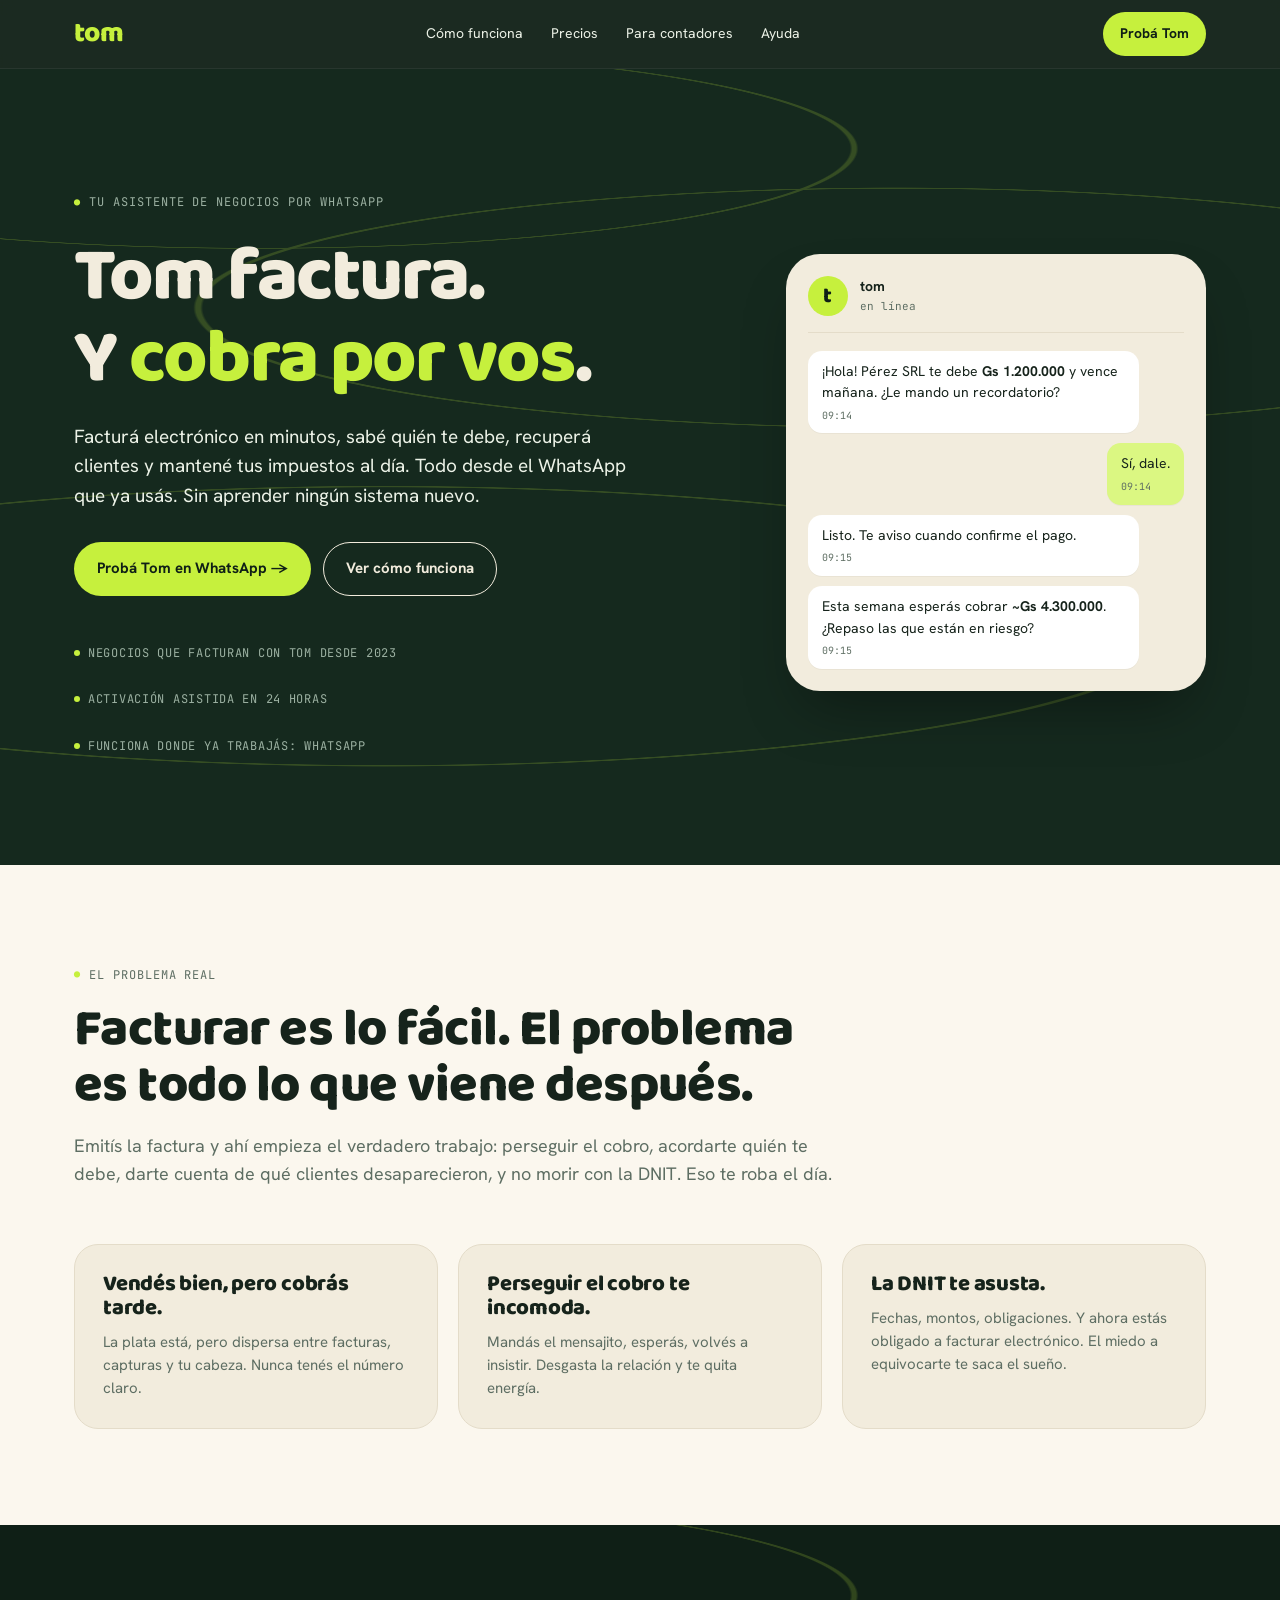
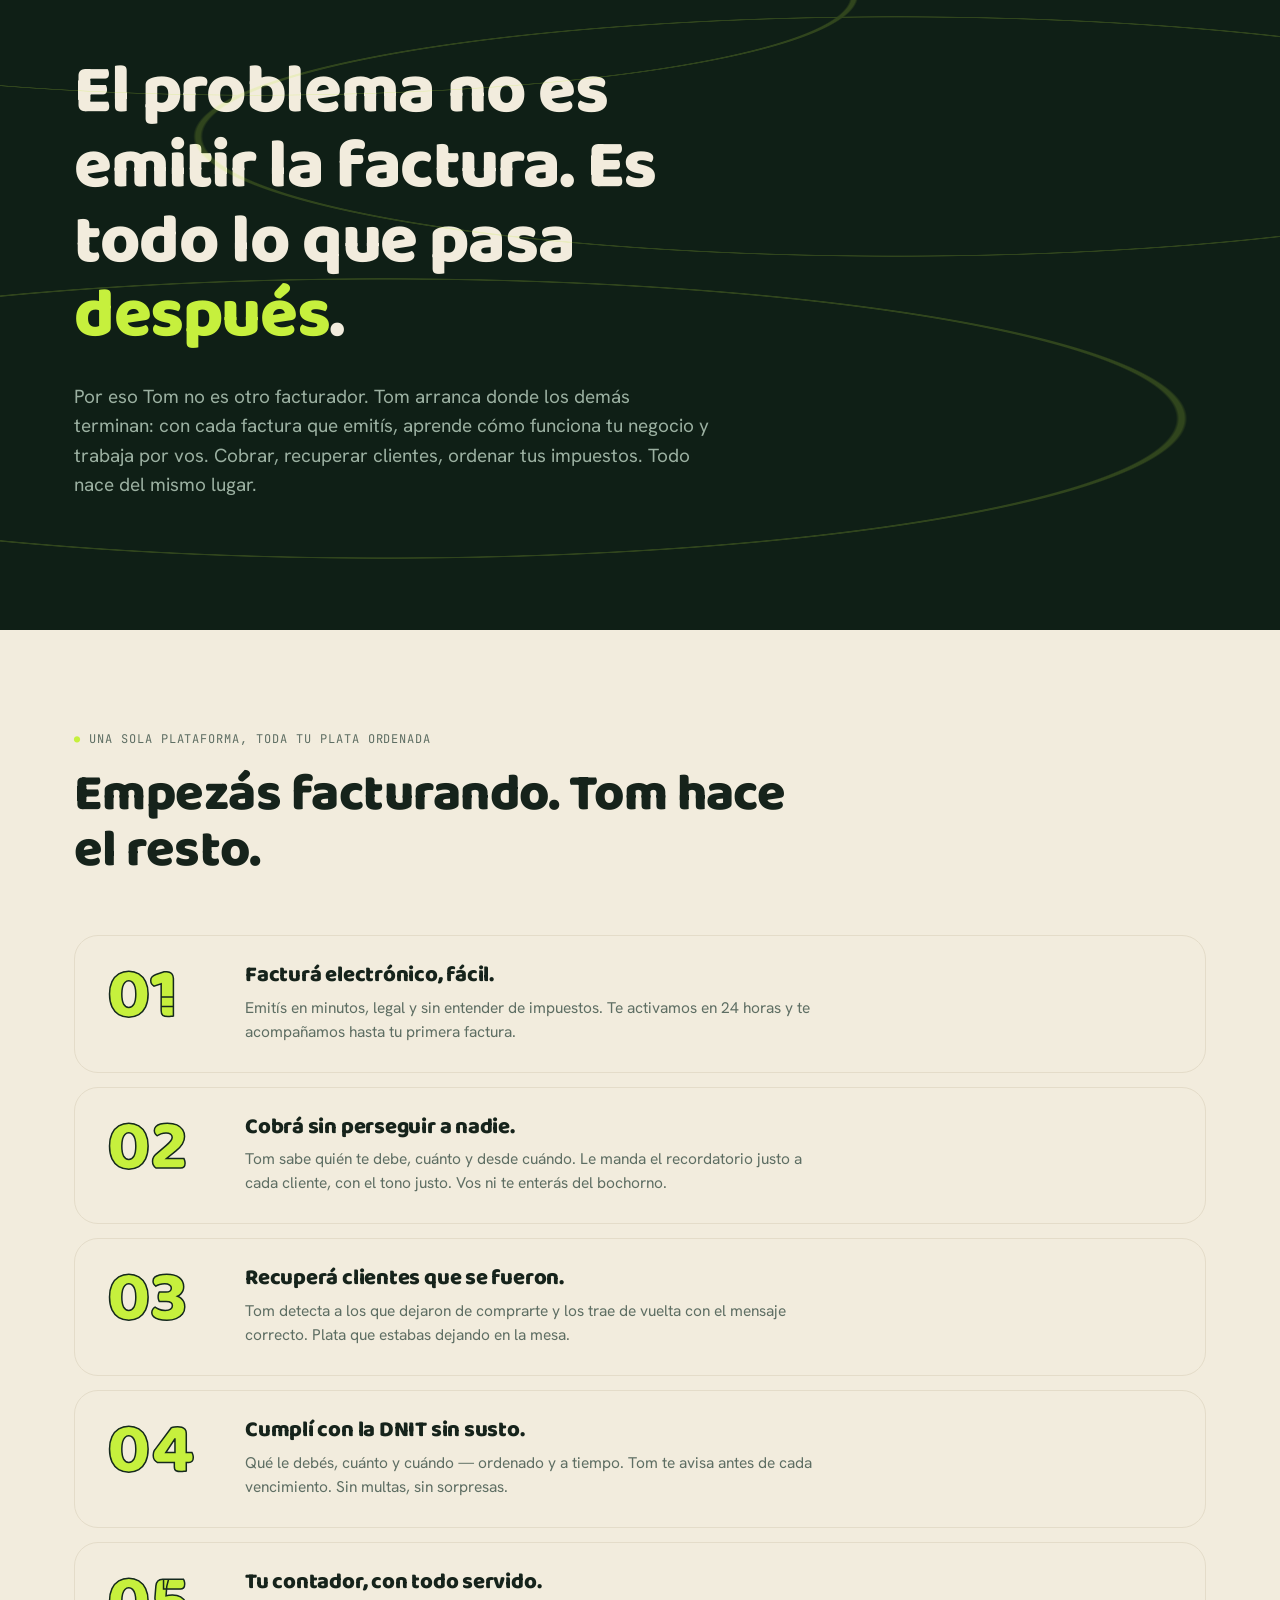
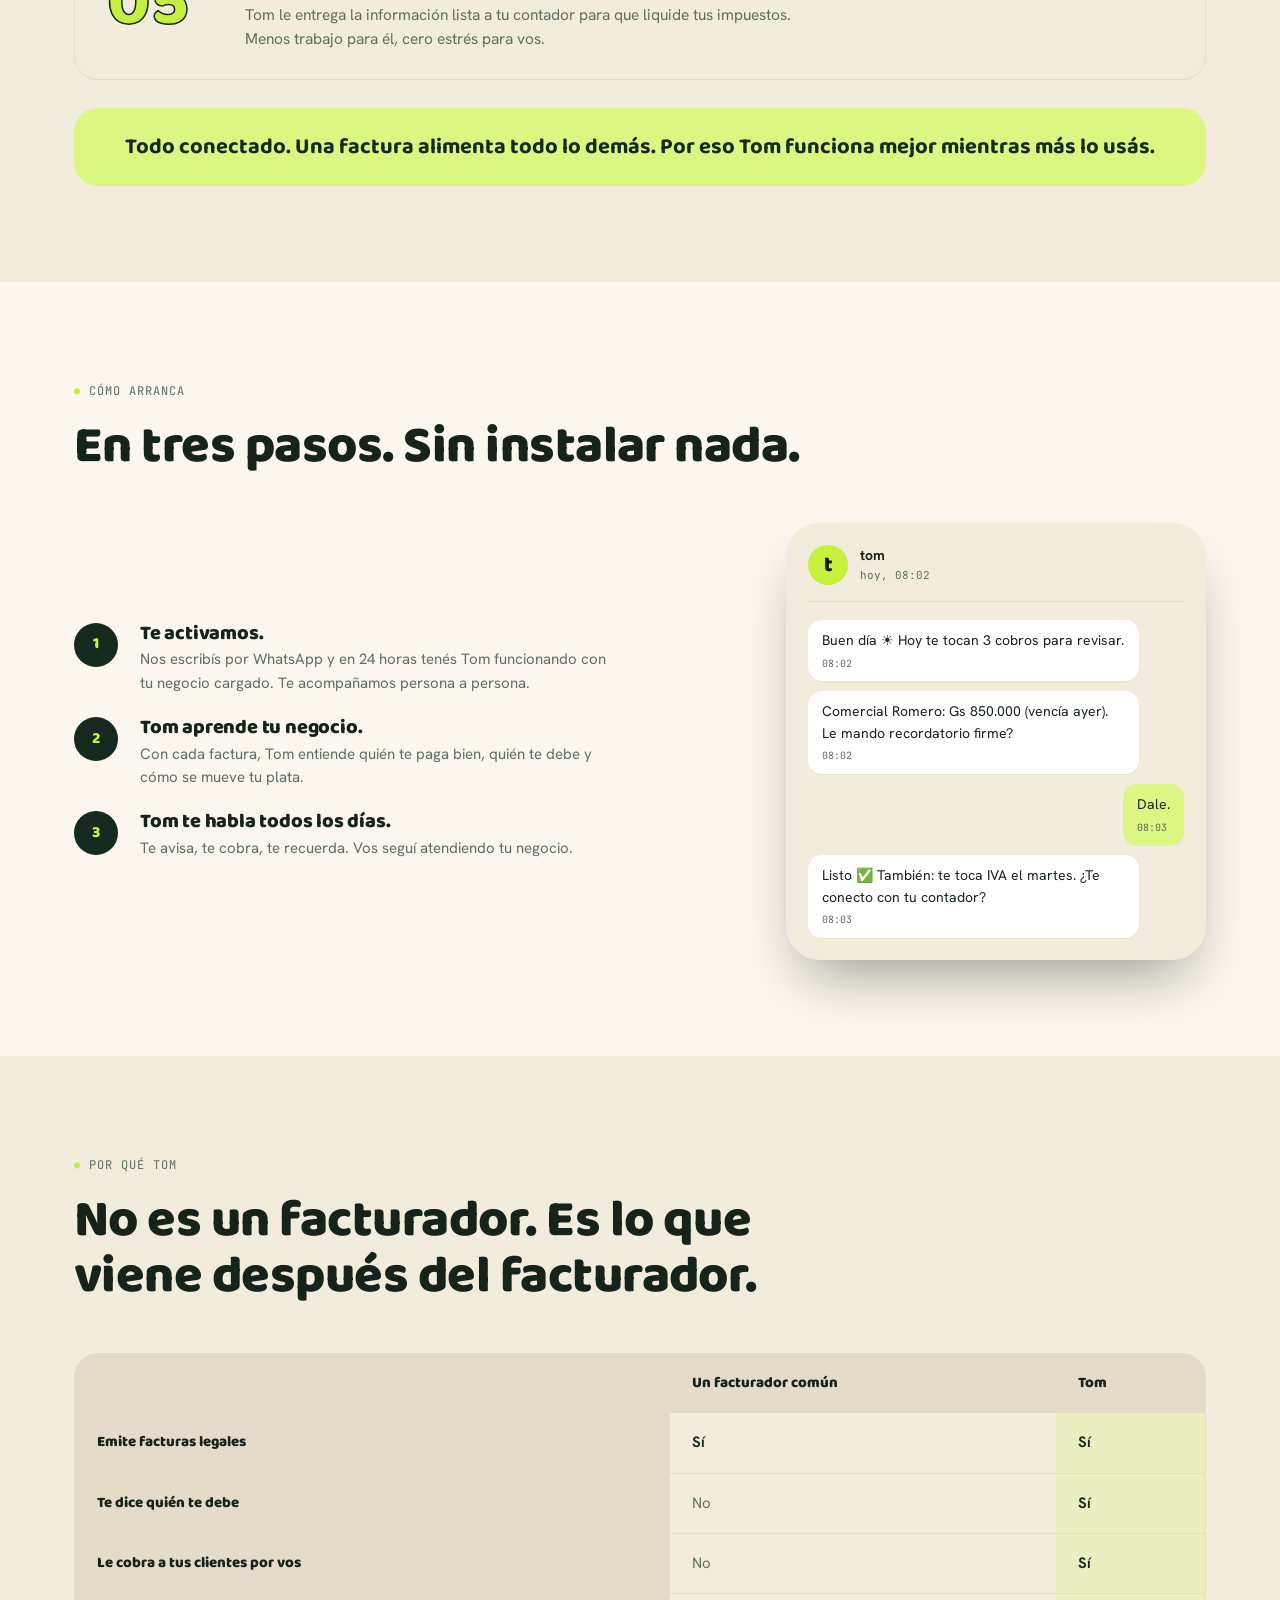
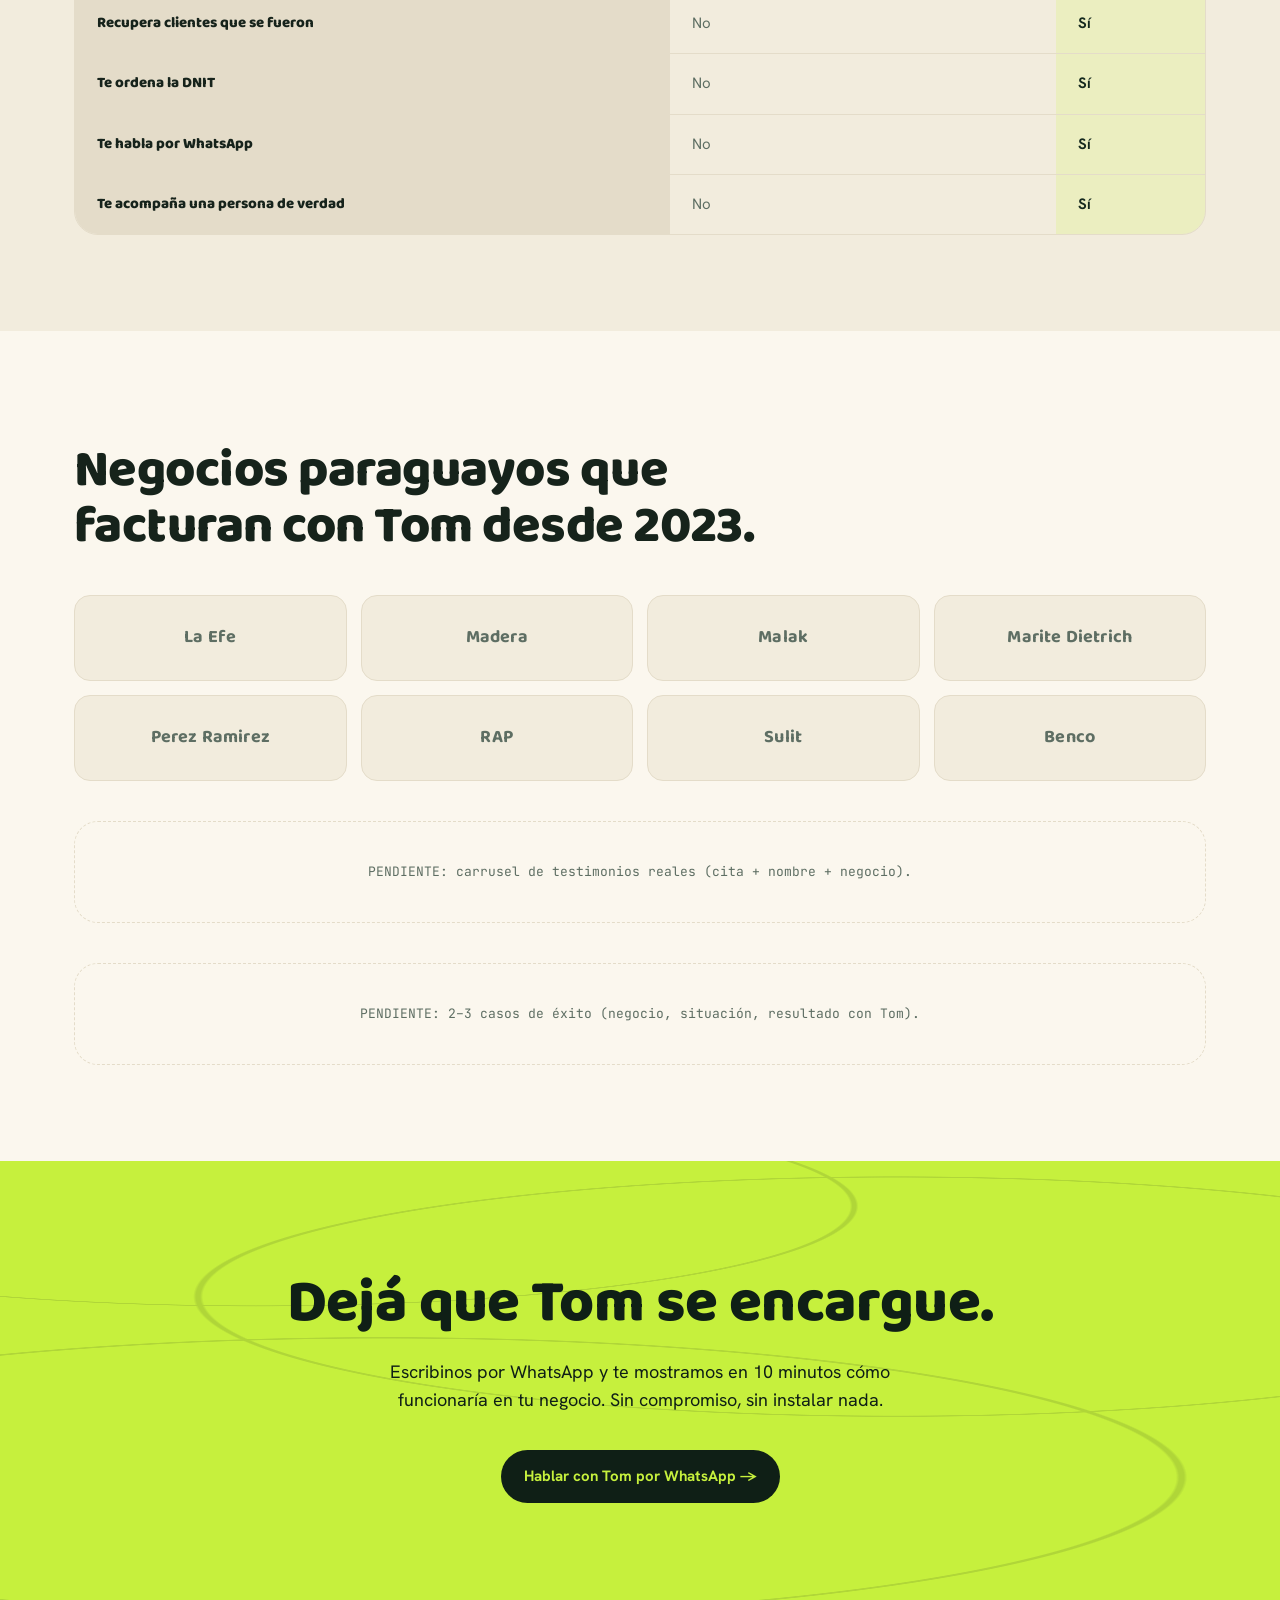
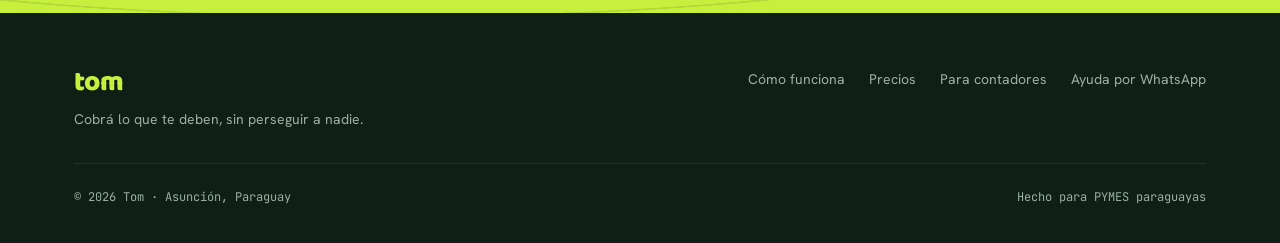
==== index.html @ 39fb2d64 "Construye primera versión de la web pública de Tom - Home con los 8 bloques (hero, problema, reframe" ====
<!doctype html>
<html lang="es">
<head>
  <meta charset="utf-8" />
  <meta name="viewport" content="width=device-width, initial-scale=1" />
  <title>tom — Tu asistente de negocios por WhatsApp</title>
  <meta name="description" content="Facturá electrónico en minutos, sabé quién te debe, recuperá clientes y mantené tus impuestos al día. Todo desde WhatsApp." />
  <link rel="preconnect" href="https://fonts.googleapis.com" />
  <link rel="preconnect" href="https://fonts.gstatic.com" crossorigin />
  <link href="https://fonts.googleapis.com/css2?family=Baloo+2:wght@400;600;700;800&family=Hanken+Grotesk:wght@400;500;700;800&family=JetBrains+Mono:wght@400;500&display=swap" rel="stylesheet" />
  <link rel="stylesheet" href="/assets/css/styles.css" />
</head>
<body>

<!-- ============ NAV ============ -->
<nav class="nav">
  <div class="wrap nav__inner">
    <a href="/" class="logo">tom</a>
    <div class="nav__links">
      <a href="#como-funciona">Cómo funciona</a>
      <a href="/precios">Precios</a>
      <a href="/contadores">Para contadores</a>
      <a href="#ayuda">Ayuda</a>
    </div>
    <div class="nav__cta">
      <a class="btn btn--primary btn--sm" data-wa="default" href="#">Probá Tom</a>
      <button class="nav__burger" aria-label="Menú">☰</button>
    </div>
  </div>
</nav>

<!-- ============ HERO ============ -->
<section class="hero on-dark">
  <div class="curvas"></div>
  <div class="wrap hero__grid">
    <div>
      <span class="eyebrow">Tu asistente de negocios por WhatsApp</span>
      <h1>Tom factura. <br/>Y <span class="lima-text">cobra por vos</span>.</h1>
      <p class="lead">Facturá electrónico en minutos, sabé quién te debe, recuperá clientes y mantené tus impuestos al día. Todo desde el WhatsApp que ya usás. Sin aprender ningún sistema nuevo.</p>
      <div class="hero__ctas">
        <a class="btn btn--primary" data-wa="default" href="#">Probá Tom en WhatsApp →</a>
        <a class="btn btn--ghost" href="#como-funciona">Ver cómo funciona</a>
      </div>
      <div class="hero__trust">
        <span>Negocios que facturan con Tom desde 2023</span>
        <span>Activación asistida en 24 horas</span>
        <span>Funciona donde ya trabajás: WhatsApp</span>
      </div>
    </div>
    <div>
      <div class="chat">
        <div class="chat__head">
          <div class="chat__avatar">t</div>
          <div>
            <div class="chat__name">tom</div>
            <div class="chat__sub">en línea</div>
          </div>
        </div>
        <div class="chat__body">
          <div class="bubble">¡Hola! Pérez SRL te debe <strong>Gs 1.200.000</strong> y vence mañana. ¿Le mando un recordatorio?<small>09:14</small></div>
          <div class="bubble bubble--me">Sí, dale.<small>09:14</small></div>
          <div class="bubble">Listo. Te aviso cuando confirme el pago.<small>09:15</small></div>
          <div class="bubble">Esta semana esperás cobrar <strong>~Gs 4.300.000</strong>. ¿Repaso las que están en riesgo?<small>09:15</small></div>
        </div>
      </div>
    </div>
  </div>
</section>

<!-- ============ PROBLEMA ============ -->
<section class="on-cream">
  <div class="wrap">
    <div class="shead">
      <span class="eyebrow">El problema real</span>
      <h2>Facturar es lo fácil. El problema es todo lo que viene después.</h2>
      <p class="lead">Emitís la factura y ahí empieza el verdadero trabajo: perseguir el cobro, acordarte quién te debe, darte cuenta de qué clientes desaparecieron, y no morir con la DNIT. Eso te roba el día.</p>
    </div>
    <div class="cards-3">
      <div class="card">
        <h3>Vendés bien, pero cobrás tarde.</h3>
        <p>La plata está, pero dispersa entre facturas, capturas y tu cabeza. Nunca tenés el número claro.</p>
      </div>
      <div class="card">
        <h3>Perseguir el cobro te incomoda.</h3>
        <p>Mandás el mensajito, esperás, volvés a insistir. Desgasta la relación y te quita energía.</p>
      </div>
      <div class="card">
        <h3>La DNIT te asusta.</h3>
        <p>Fechas, montos, obligaciones. Y ahora estás obligado a facturar electrónico. El miedo a equivocarte te saca el sueño.</p>
      </div>
    </div>
  </div>
</section>

<!-- ============ REFRAME ============ -->
<section class="reframe on-deep">
  <div class="curvas"></div>
  <div class="wrap">
    <h2>El problema no es emitir la factura. Es todo lo que pasa <span class="lima-text">después</span>.</h2>
    <p>Por eso Tom no es otro facturador. Tom arranca donde los demás terminan: con cada factura que emitís, aprende cómo funciona tu negocio y trabaja por vos. Cobrar, recuperar clientes, ordenar tus impuestos. Todo nace del mismo lugar.</p>
  </div>
</section>

<!-- ============ ESCALERA ============ -->
<section class="on-cream-warm">
  <div class="wrap">
    <div class="shead">
      <span class="eyebrow">Una sola plataforma, toda tu plata ordenada</span>
      <h2>Empezás facturando. Tom hace el resto.</h2>
    </div>
    <div class="steps">
      <div class="step">
        <div class="step__n">01</div>
        <div class="step__body">
          <h3>Facturá electrónico, fácil.</h3>
          <p>Emitís en minutos, legal y sin entender de impuestos. Te activamos en 24 horas y te acompañamos hasta tu primera factura.</p>
        </div>
      </div>
      <div class="step">
        <div class="step__n">02</div>
        <div class="step__body">
          <h3>Cobrá sin perseguir a nadie.</h3>
          <p>Tom sabe quién te debe, cuánto y desde cuándo. Le manda el recordatorio justo a cada cliente, con el tono justo. Vos ni te enterás del bochorno.</p>
        </div>
      </div>
      <div class="step">
        <div class="step__n">03</div>
        <div class="step__body">
          <h3>Recuperá clientes que se fueron.</h3>
          <p>Tom detecta a los que dejaron de comprarte y los trae de vuelta con el mensaje correcto. Plata que estabas dejando en la mesa.</p>
        </div>
      </div>
      <div class="step">
        <div class="step__n">04</div>
        <div class="step__body">
          <h3>Cumplí con la DNIT sin susto.</h3>
          <p>Qué le debés, cuánto y cuándo — ordenado y a tiempo. Tom te avisa antes de cada vencimiento. Sin multas, sin sorpresas.</p>
        </div>
      </div>
      <div class="step">
        <div class="step__n">05</div>
        <div class="step__body">
          <h3>Tu contador, con todo servido.</h3>
          <p>Tom le entrega la información lista a tu contador para que liquide tus impuestos. Menos trabajo para él, cero estrés para vos.</p>
        </div>
      </div>
    </div>
    <div class="steps__close">Todo conectado. Una factura alimenta todo lo demás. Por eso Tom funciona mejor mientras más lo usás.</div>
  </div>
</section>

<!-- ============ CÓMO FUNCIONA ============ -->
<section class="on-cream" id="como-funciona">
  <div class="wrap">
    <div class="shead">
      <span class="eyebrow">Cómo arranca</span>
      <h2>En tres pasos. Sin instalar nada.</h2>
    </div>
    <div class="how__grid">
      <div class="how__list">
        <div class="how__item">
          <div class="how__num">1</div>
          <div>
            <h3>Te activamos.</h3>
            <p>Nos escribís por WhatsApp y en 24 horas tenés Tom funcionando con tu negocio cargado. Te acompañamos persona a persona.</p>
          </div>
        </div>
        <div class="how__item">
          <div class="how__num">2</div>
          <div>
            <h3>Tom aprende tu negocio.</h3>
            <p>Con cada factura, Tom entiende quién te paga bien, quién te debe y cómo se mueve tu plata.</p>
          </div>
        </div>
        <div class="how__item">
          <div class="how__num">3</div>
          <div>
            <h3>Tom te habla todos los días.</h3>
            <p>Te avisa, te cobra, te recuerda. Vos seguí atendiendo tu negocio.</p>
          </div>
        </div>
      </div>
      <div>
        <div class="chat">
          <div class="chat__head">
            <div class="chat__avatar">t</div>
            <div>
              <div class="chat__name">tom</div>
              <div class="chat__sub">hoy, 08:02</div>
            </div>
          </div>
          <div class="chat__body">
            <div class="bubble">Buen día ☀️ Hoy te tocan 3 cobros para revisar.<small>08:02</small></div>
            <div class="bubble">Comercial Romero: Gs 850.000 (vencía ayer). Le mando recordatorio firme?<small>08:02</small></div>
            <div class="bubble bubble--me">Dale.<small>08:03</small></div>
            <div class="bubble">Listo ✅ También: te toca IVA el martes. ¿Te conecto con tu contador?<small>08:03</small></div>
          </div>
        </div>
      </div>
    </div>
  </div>
</section>

<!-- ============ DIFERENCIACIÓN ============ -->
<section class="on-cream-warm">
  <div class="wrap">
    <div class="shead">
      <span class="eyebrow">Por qué Tom</span>
      <h2>No es un facturador. Es lo que viene después del facturador.</h2>
    </div>
    <div class="compare">
      <table>
        <thead>
          <tr><th></th><th>Un facturador común</th><th>Tom</th></tr>
        </thead>
        <tbody>
          <tr><th>Emite facturas legales</th><td class="yes">Sí</td><td class="col-tom yes">Sí</td></tr>
          <tr><th>Te dice quién te debe</th><td class="no">No</td><td class="col-tom yes">Sí</td></tr>
          <tr><th>Le cobra a tus clientes por vos</th><td class="no">No</td><td class="col-tom yes">Sí</td></tr>
          <tr><th>Recupera clientes que se fueron</th><td class="no">No</td><td class="col-tom yes">Sí</td></tr>
          <tr><th>Te ordena la DNIT</th><td class="no">No</td><td class="col-tom yes">Sí</td></tr>
          <tr><th>Te habla por WhatsApp</th><td class="no">No</td><td class="col-tom yes">Sí</td></tr>
          <tr><th>Te acompaña una persona de verdad</th><td class="no">No</td><td class="col-tom yes">Sí</td></tr>
        </tbody>
      </table>
    </div>
  </div>
</section>

<!-- ============ PRUEBA SOCIAL ============ -->
<section class="on-cream">
  <div class="wrap">
    <div class="shead">
      <h2>Negocios paraguayos que facturan con Tom desde 2023.</h2>
    </div>
    <!-- LOGOS CLIENTES — reemplazar cada .logo-box por <img src="..."> cuando estén los archivos -->
    <div class="logos">
      <div class="logo-box">La Efe</div>
      <div class="logo-box">Madera</div>
      <div class="logo-box">Malak</div>
      <div class="logo-box">Marite Dietrich</div>
      <div class="logo-box">Perez Ramirez</div>
      <div class="logo-box">RAP</div>
      <div class="logo-box">Sulit</div>
      <div class="logo-box">Benco</div>
    </div>

    <!-- PENDIENTE: testimonios reales -->
    <div class="placeholder-block">PENDIENTE: carrusel de testimonios reales (cita + nombre + negocio).</div>
    <!-- PENDIENTE: casos de éxito -->
    <div class="placeholder-block">PENDIENTE: 2–3 casos de éxito (negocio, situación, resultado con Tom).</div>
  </div>
</section>

<!-- ============ CTA FINAL ============ -->
<section class="cta-final">
  <div class="curvas curvas--dark"></div>
  <div class="wrap">
    <h2>Dejá que Tom se encargue.</h2>
    <p>Escribinos por WhatsApp y te mostramos en 10 minutos cómo funcionaría en tu negocio. Sin compromiso, sin instalar nada.</p>
    <a class="btn btn--dark" data-wa="demo" href="#">Hablar con Tom por WhatsApp →</a>
  </div>
</section>

<!-- ============ FOOTER ============ -->
<footer class="footer" id="ayuda">
  <div class="wrap">
    <div class="footer__top">
      <div>
        <div class="logo">tom</div>
        <p class="footer__tag">Cobrá lo que te deben, sin perseguir a nadie.</p>
      </div>
      <div class="footer__links">
        <a href="#como-funciona">Cómo funciona</a>
        <a href="/precios">Precios</a>
        <a href="/contadores">Para contadores</a>
        <a data-wa="default" href="#">Ayuda por WhatsApp</a>
      </div>
    </div>
    <div class="footer__bottom">
      <span>© 2026 Tom · Asunción, Paraguay</span>
      <span>Hecho para PYMES paraguayas</span>
    </div>
  </div>
</footer>

<script src="/config.js"></script>
<script src="/assets/js/main.js"></script>
</body>
</html>
---- assets/css/styles.css ----
/* ============================================================
   TOM — Estilos
   Tokens visuales del Brand Kit. Proporción 60/30/10
   (bosque / crema / lima). Lima = acento, nunca base.
   ============================================================ */

:root {
  /* Acento */
  --lima: #C6F03D;
  --lima-tenue: #DBF782;

  /* Base oscura */
  --bosque: #15291E;
  --bosque-profundo: #0F1F16;
  --musgo: #21402F;
  --musgo-elevado: #2C5239;

  /* Claro cálido */
  --crema: #F2ECDD;
  --crema-suave: #FBF7EE;

  /* Neutros */
  --tinta: #16231B;
  --humo: #5E6E63;
  --niebla: #E4DCC9;
  --claro: #ECF2E7;
  --claro-tenue: #9BB0A1;

  /* Estados */
  --senal: #5FBE83;
  --ambar: #E89A5B;

  /* Radios */
  --r-sm: 10px;
  --r-base: 16px;
  --r-lg: 24px;
  --r-xl: 34px;
  --r-pill: 999px;

  /* Tipografías */
  --f-display: "Baloo 2", system-ui, sans-serif;
  --f-text: "Hanken Grotesk", system-ui, sans-serif;
  --f-mono: "JetBrains Mono", ui-monospace, monospace;

  --maxw: 1180px;
}

* { box-sizing: border-box; }

html { scroll-behavior: smooth; }

body {
  margin: 0;
  font-family: var(--f-text);
  font-weight: 400;
  color: var(--tinta);
  background: var(--crema-suave);
  line-height: 1.55;
  -webkit-font-smoothing: antialiased;
  text-rendering: optimizeLegibility;
}

a { color: inherit; text-decoration: none; }

h1, h2, h3, h4 {
  font-family: var(--f-display);
  font-weight: 800;
  letter-spacing: -0.01em;
  line-height: 1.08;
  margin: 0;
}

p { margin: 0; }

.wrap {
  max-width: var(--maxw);
  margin: 0 auto;
  padding: 0 24px;
}

.eyebrow {
  font-family: var(--f-mono);
  font-size: 12px;
  letter-spacing: 0.08em;
  text-transform: uppercase;
  color: var(--humo);
  display: inline-flex;
  align-items: center;
  gap: 8px;
}
.eyebrow::before {
  content: "●";
  color: var(--lima);
  font-size: 10px;
}
.on-dark .eyebrow { color: var(--claro-tenue); }

/* ---------- Botones ---------- */
.btn {
  display: inline-flex;
  align-items: center;
  gap: 8px;
  padding: 14px 22px;
  border-radius: var(--r-pill);
  font-family: var(--f-text);
  font-weight: 700;
  font-size: 15px;
  border: 1.5px solid transparent;
  cursor: pointer;
  transition: transform .15s ease, background .2s ease, color .2s ease;
}
.btn:hover { transform: translateY(-1px); }
.btn--primary {
  background: var(--lima);
  color: var(--bosque-profundo);
}
.btn--primary:hover { background: var(--lima-tenue); }
.btn--ghost {
  background: transparent;
  border-color: currentColor;
  color: var(--tinta);
}
.on-dark .btn--ghost { color: var(--crema); }
.btn--dark {
  background: var(--bosque-profundo);
  color: var(--lima);
}
.btn--dark:hover { background: var(--bosque); }
.btn--sm { padding: 10px 16px; font-size: 14px; }

/* ---------- NAV ---------- */
.nav {
  position: sticky;
  top: 0;
  z-index: 50;
  background: rgba(15, 31, 22, 0.95);
  backdrop-filter: blur(8px);
  border-bottom: 1px solid rgba(255,255,255,0.06);
}
.nav__inner {
  display: flex;
  align-items: center;
  justify-content: space-between;
  height: 68px;
  gap: 24px;
}
.logo {
  font-family: var(--f-display);
  font-weight: 800;
  font-size: 28px;
  color: var(--lima);
  letter-spacing: -0.02em;
  line-height: 1;
}
.logo--dark { color: var(--tinta); }
.nav__links {
  display: flex;
  gap: 28px;
  font-size: 14px;
  color: var(--claro);
}
.nav__links a:hover { color: var(--lima); }
.nav__cta { display: flex; align-items: center; gap: 12px; }
.nav__burger { display: none; background: none; border: 0; color: var(--crema); font-size: 22px; cursor: pointer; }

@media (max-width: 860px) {
  .nav__links { display: none; }
  .nav__burger { display: block; }
  .nav__open .nav__links {
    display: flex;
    position: absolute;
    top: 68px; left: 0; right: 0;
    background: var(--bosque-profundo);
    flex-direction: column;
    padding: 20px 24px;
    gap: 18px;
    border-bottom: 1px solid rgba(255,255,255,0.06);
  }
}

/* ---------- Secciones genéricas ---------- */
section { padding: 96px 0; }
@media (max-width: 720px) { section { padding: 64px 0; } }

.on-dark { background: var(--bosque); color: var(--crema); }
.on-dark h1, .on-dark h2, .on-dark h3 { color: var(--crema); }
.on-deep { background: var(--bosque-profundo); color: var(--crema); }
.on-cream { background: var(--crema-suave); color: var(--tinta); }
.on-cream-warm { background: var(--crema); color: var(--tinta); }

.lima-text { color: var(--lima); }

/* ---------- Curvas (textura) ---------- */
.curvas {
  position: absolute;
  inset: 0;
  pointer-events: none;
  opacity: 0.18;
  background-image:
    radial-gradient(ellipse 1200px 200px at 20% 10%, transparent 49.5%, var(--lima) 49.7%, var(--lima) 50%, transparent 50.2%),
    radial-gradient(ellipse 1400px 240px at 70% 30%, transparent 49.5%, var(--lima) 49.7%, var(--lima) 50%, transparent 50.2%),
    radial-gradient(ellipse 1600px 280px at 30% 70%, transparent 49.5%, var(--lima) 49.7%, var(--lima) 50%, transparent 50.2%);
  background-repeat: no-repeat;
}
.curvas--dark {
  opacity: 0.12;
  background-image:
    radial-gradient(ellipse 1200px 200px at 20% 10%, transparent 49.5%, var(--tinta) 49.7%, var(--tinta) 50%, transparent 50.2%),
    radial-gradient(ellipse 1400px 240px at 70% 30%, transparent 49.5%, var(--tinta) 49.7%, var(--tinta) 50%, transparent 50.2%),
    radial-gradient(ellipse 1600px 280px at 30% 70%, transparent 49.5%, var(--tinta) 49.7%, var(--tinta) 50%, transparent 50.2%);
}

/* ---------- HERO ---------- */
.hero { position: relative; overflow: hidden; padding: 120px 0 110px; }
.hero__grid {
  position: relative;
  display: grid;
  grid-template-columns: 1.05fr 0.95fr;
  gap: 56px;
  align-items: center;
}
@media (max-width: 920px) {
  .hero__grid { grid-template-columns: 1fr; gap: 40px; }
}
.hero h1 {
  font-size: clamp(40px, 6vw, 76px);
  letter-spacing: -0.025em;
  margin-top: 22px;
}
.hero p.lead {
  font-size: clamp(17px, 1.6vw, 19px);
  color: var(--claro);
  margin-top: 22px;
  max-width: 560px;
}
.hero__ctas { display: flex; flex-wrap: wrap; gap: 12px; margin-top: 32px; }
.hero__trust {
  display: flex; flex-wrap: wrap; gap: 28px; margin-top: 48px;
  font-family: var(--f-mono); font-size: 12px; color: var(--claro-tenue);
  text-transform: uppercase; letter-spacing: 0.06em;
}
.hero__trust span { display: inline-flex; align-items: center; gap: 8px; }
.hero__trust span::before { content: ""; width: 6px; height: 6px; background: var(--lima); border-radius: 50%; }

/* ---------- Chat mock ---------- */
.chat {
  background: var(--crema);
  border-radius: var(--r-xl);
  padding: 22px;
  box-shadow: 0 30px 60px -20px rgba(0,0,0,0.4);
  max-width: 420px;
  margin-left: auto;
  color: var(--tinta);
  font-size: 14px;
}
.chat__head {
  display: flex; align-items: center; gap: 12px;
  padding-bottom: 16px; border-bottom: 1px solid var(--niebla);
}
.chat__avatar {
  width: 40px; height: 40px; border-radius: 50%;
  background: var(--lima); color: var(--bosque-profundo);
  display: grid; place-items: center;
  font-family: var(--f-display); font-weight: 800; font-size: 22px;
}
.chat__name { font-weight: 700; }
.chat__sub { font-family: var(--f-mono); font-size: 11px; color: var(--humo); }
.chat__body { padding-top: 18px; display: flex; flex-direction: column; gap: 10px; }
.bubble {
  background: white;
  padding: 10px 14px;
  border-radius: 14px;
  max-width: 88%;
  box-shadow: 0 1px 0 rgba(0,0,0,0.04);
}
.bubble--me { align-self: flex-end; background: var(--lima-tenue); }
.bubble small { display: block; font-family: var(--f-mono); font-size: 10px; color: var(--humo); margin-top: 4px; }

/* ---------- Tarjetas problema ---------- */
.cards-3 {
  display: grid; grid-template-columns: repeat(3, 1fr); gap: 20px; margin-top: 56px;
}
@media (max-width: 860px) { .cards-3 { grid-template-columns: 1fr; } }
.card {
  background: var(--crema);
  border-radius: var(--r-lg);
  padding: 28px;
  color: var(--tinta);
  border: 1px solid var(--niebla);
}
.card h3 { font-size: 22px; margin-bottom: 10px; font-family: var(--f-display); }
.card p { color: var(--humo); font-size: 15px; }

/* ---------- Section heads ---------- */
.shead { max-width: 760px; }
.shead h2 {
  font-size: clamp(32px, 4.2vw, 52px);
  margin-top: 16px;
}
.shead p.lead {
  font-size: 18px;
  margin-top: 18px;
  color: var(--humo);
}
.on-dark .shead p.lead { color: var(--claro-tenue); }

/* ---------- Reframe ---------- */
.reframe { position: relative; overflow: hidden; padding: 130px 0; }
.reframe h2 {
  font-size: clamp(36px, 5.4vw, 72px);
  max-width: 14ch;
  letter-spacing: -0.02em;
}
.reframe p {
  margin-top: 28px; max-width: 640px;
  font-size: 19px; color: var(--claro-tenue);
}

/* ---------- Escalera ---------- */
.steps { margin-top: 56px; display: flex; flex-direction: column; gap: 14px; }
.step {
  display: grid;
  grid-template-columns: 110px 1fr;
  gap: 28px;
  align-items: start;
  padding: 28px 32px;
  background: var(--crema);
  border-radius: var(--r-lg);
  border: 1px solid var(--niebla);
  position: relative;
}
.step__n {
  font-family: var(--f-display);
  font-weight: 800;
  font-size: 72px;
  line-height: 0.9;
  color: var(--lima);
  text-shadow: 0 0 0 var(--bosque);
  -webkit-text-stroke: 1.5px var(--bosque);
}
.step__body h3 { font-size: 22px; margin-bottom: 8px; }
.step__body p { color: var(--humo); font-size: 15.5px; max-width: 65ch; }
@media (max-width: 720px) {
  .step { grid-template-columns: 1fr; padding: 22px; gap: 8px; }
  .step__n { font-size: 52px; }
}
.steps__close {
  margin-top: 28px;
  text-align: center;
  font-family: var(--f-display);
  font-weight: 700;
  font-size: clamp(18px, 2vw, 22px);
  color: var(--bosque);
  background: var(--lima-tenue);
  padding: 22px;
  border-radius: var(--r-lg);
}

/* ---------- Cómo funciona ---------- */
.how__grid {
  display: grid;
  grid-template-columns: 1fr 1fr;
  gap: 56px;
  align-items: center;
  margin-top: 48px;
}
@media (max-width: 920px) { .how__grid { grid-template-columns: 1fr; } }
.how__list { display: flex; flex-direction: column; gap: 22px; }
.how__item { display: grid; grid-template-columns: 48px 1fr; gap: 18px; }
.how__num {
  width: 44px; height: 44px; border-radius: 50%;
  background: var(--bosque); color: var(--lima);
  display: grid; place-items: center;
  font-family: var(--f-display); font-weight: 800;
}
.how__item h3 { font-size: 20px; margin-bottom: 4px; }
.how__item p { color: var(--humo); font-size: 15px; }

/* ---------- Tabla comparativa ---------- */
.compare {
  margin-top: 48px;
  background: var(--crema);
  border-radius: var(--r-lg);
  overflow: hidden;
  border: 1px solid var(--niebla);
}
.compare table { width: 100%; border-collapse: collapse; font-size: 15px; }
.compare th, .compare td { padding: 18px 22px; text-align: left; border-bottom: 1px solid var(--niebla); }
.compare th { background: var(--niebla); font-family: var(--f-display); font-weight: 800; font-size: 15px; }
.compare td.col-tom { background: rgba(198, 240, 61, 0.18); font-weight: 700; }
.compare td.no { color: var(--humo); }
.compare td.yes { color: var(--bosque); font-weight: 700; }
.compare tr:last-child th, .compare tr:last-child td { border-bottom: 0; }

/* ---------- Logos clientes ---------- */
.logos {
  margin-top: 40px;
  display: grid;
  grid-template-columns: repeat(4, 1fr);
  gap: 14px;
}
@media (max-width: 720px) { .logos { grid-template-columns: repeat(2, 1fr); } }
.logo-box {
  background: var(--crema);
  border: 1px solid var(--niebla);
  border-radius: var(--r-base);
  padding: 28px 18px;
  text-align: center;
  font-family: var(--f-display);
  font-weight: 700;
  font-size: 18px;
  color: var(--humo);
  letter-spacing: 0.01em;
}

.placeholder-block {
  margin-top: 40px;
  border: 1.5px dashed var(--claro-tenue);
  border-radius: var(--r-lg);
  padding: 40px;
  text-align: center;
  font-family: var(--f-mono);
  font-size: 13px;
  color: var(--claro-tenue);
}
.on-cream .placeholder-block { border-color: var(--niebla); color: var(--humo); }

/* ---------- CTA final ---------- */
.cta-final {
  position: relative; overflow: hidden;
  background: var(--lima);
  color: var(--bosque-profundo);
  padding: 110px 0;
  text-align: center;
}
.cta-final h2 { font-size: clamp(36px, 5vw, 60px); }
.cta-final p { margin: 22px auto 36px; max-width: 560px; font-size: 18px; }

/* ---------- Footer ---------- */
.footer {
  background: var(--bosque-profundo);
  color: var(--claro-tenue);
  padding: 56px 0 36px;
  font-size: 14px;
}
.footer__top {
  display: flex; justify-content: space-between; gap: 32px; flex-wrap: wrap;
  padding-bottom: 32px; border-bottom: 1px solid rgba(255,255,255,0.08);
}
.footer__tag { margin-top: 12px; max-width: 320px; color: var(--claro-tenue); }
.footer__links { display: flex; gap: 24px; flex-wrap: wrap; }
.footer__links a:hover { color: var(--lima); }
.footer__bottom {
  margin-top: 24px; display: flex; justify-content: space-between;
  flex-wrap: wrap; gap: 12px; font-family: var(--f-mono); font-size: 12px;
}

/* ---------- Pricing ---------- */
.plans {
  display: grid; grid-template-columns: repeat(3, 1fr); gap: 20px; margin-top: 56px;
}
@media (max-width: 920px) { .plans { grid-template-columns: 1fr; } }
.plan {
  background: var(--crema);
  border-radius: var(--r-lg);
  padding: 32px;
  border: 1.5px solid var(--niebla);
  display: flex; flex-direction: column; gap: 18px;
}
.plan--featured {
  background: var(--bosque);
  color: var(--crema);
  border-color: var(--lima);
  transform: translateY(-8px);
  box-shadow: 0 30px 50px -20px rgba(0,0,0,0.25);
}
.plan--featured h3, .plan--featured .price { color: var(--crema); }
.plan__tag {
  align-self: flex-start;
  font-family: var(--f-mono); font-size: 11px; letter-spacing: 0.08em;
  text-transform: uppercase;
  background: var(--lima); color: var(--bosque);
  padding: 5px 10px; border-radius: var(--r-pill);
}
.plan h3 { font-size: 28px; }
.plan__for { font-size: 14px; color: var(--humo); }
.plan--featured .plan__for { color: var(--claro-tenue); }
.price { font-family: var(--f-display); font-weight: 800; font-size: 36px; line-height: 1; }
.price small { display: block; font-family: var(--f-mono); font-size: 12px; color: var(--humo); margin-top: 6px; font-weight: 400; }
.plan--featured .price small { color: var(--claro-tenue); }
.plan ul { list-style: none; margin: 0; padding: 0; display: flex; flex-direction: column; gap: 10px; font-size: 14.5px; }
.plan li { display: flex; gap: 10px; }
.plan li::before { content: "✓"; color: var(--senal); font-weight: 800; }
.plan--featured li::before { color: var(--lima); }

.pricing-anchor {
  margin-top: 56px;
  text-align: center;
  font-family: var(--f-display);
  font-weight: 700;
  font-size: clamp(20px, 2.4vw, 26px);
  color: var(--bosque);
  max-width: 720px;
  margin-left: auto; margin-right: auto;
}

.addon {
  margin-top: 24px;
  background: var(--crema);
  border: 1px dashed var(--claro-tenue);
  border-radius: var(--r-lg);
  padding: 28px;
  display: grid; grid-template-columns: 1fr auto; gap: 22px; align-items: center;
}
@media (max-width: 720px) { .addon { grid-template-columns: 1fr; } }
.addon h3 { font-size: 22px; margin-bottom: 6px; }
.addon p { color: var(--humo); font-size: 15px; }

/* ---------- Página contadores: bloque por qué te conviene ---------- */
.benefits {
  display: grid; grid-template-columns: repeat(3, 1fr); gap: 20px; margin-top: 48px;
}
@media (max-width: 860px) { .benefits { grid-template-columns: 1fr; } }
.benefit {
  background: var(--bosque);
  color: var(--crema);
  border-radius: var(--r-lg);
  padding: 32px;
  border: 1px solid var(--musgo);
}
.benefit h3 { color: var(--lima); font-size: 22px; margin-bottom: 10px; }
.benefit p { color: var(--claro-tenue); font-size: 15px; }

/* ---------- Generic ---------- */
.spacer { height: 56px; }
.small-note { font-family: var(--f-mono); font-size: 12px; color: var(--humo); margin-top: 16px; }
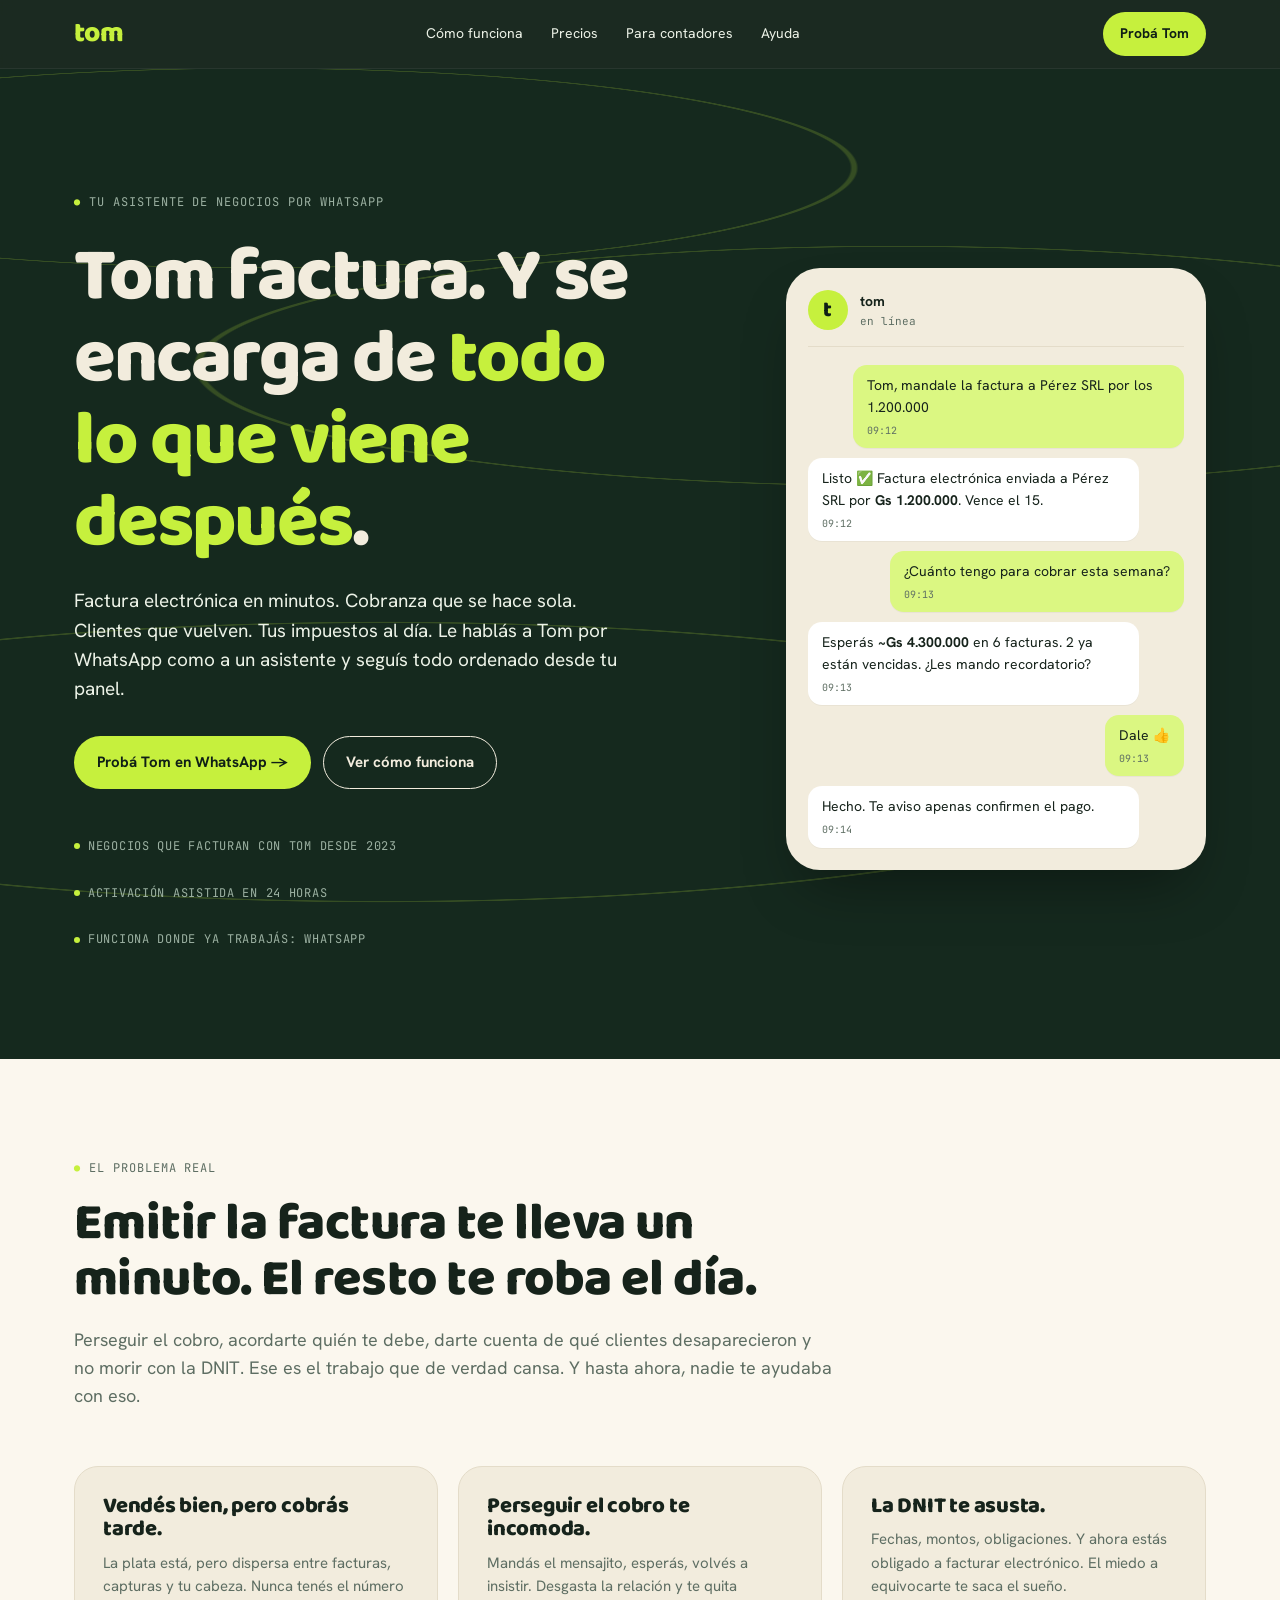
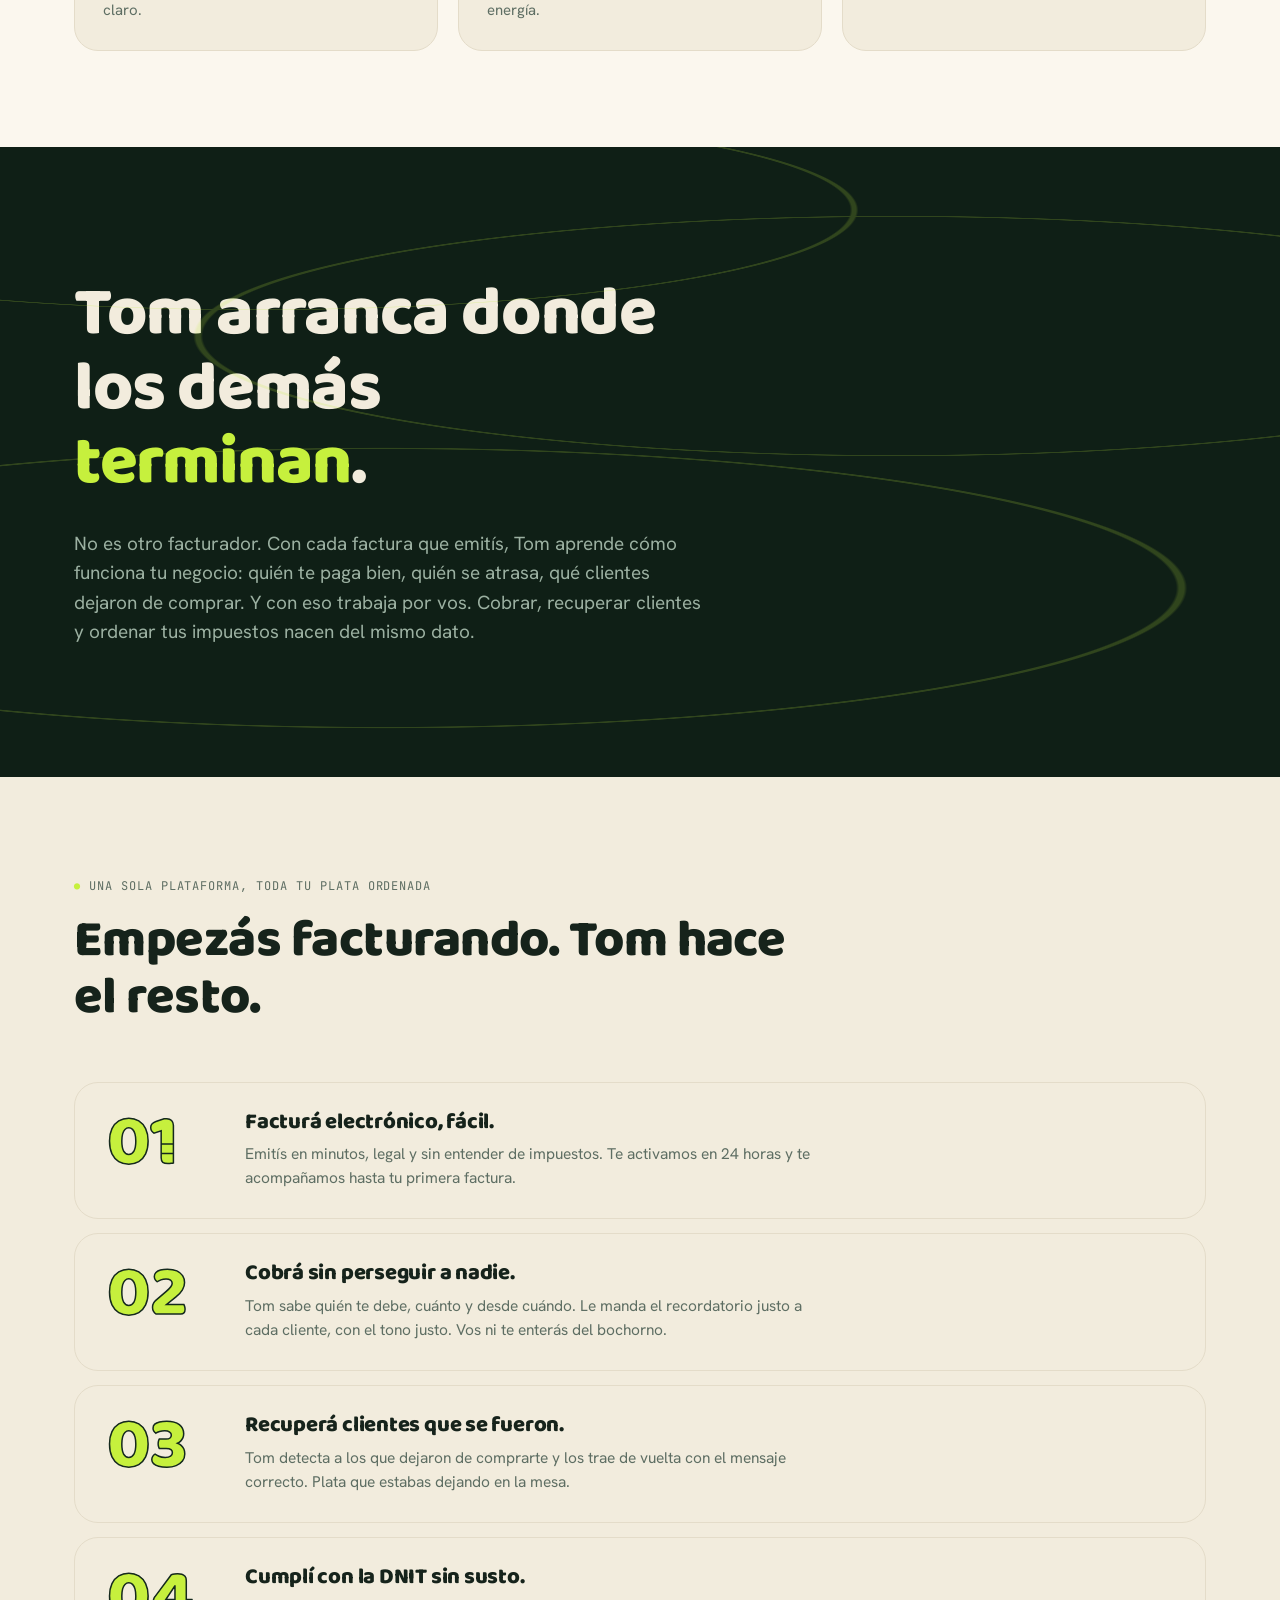
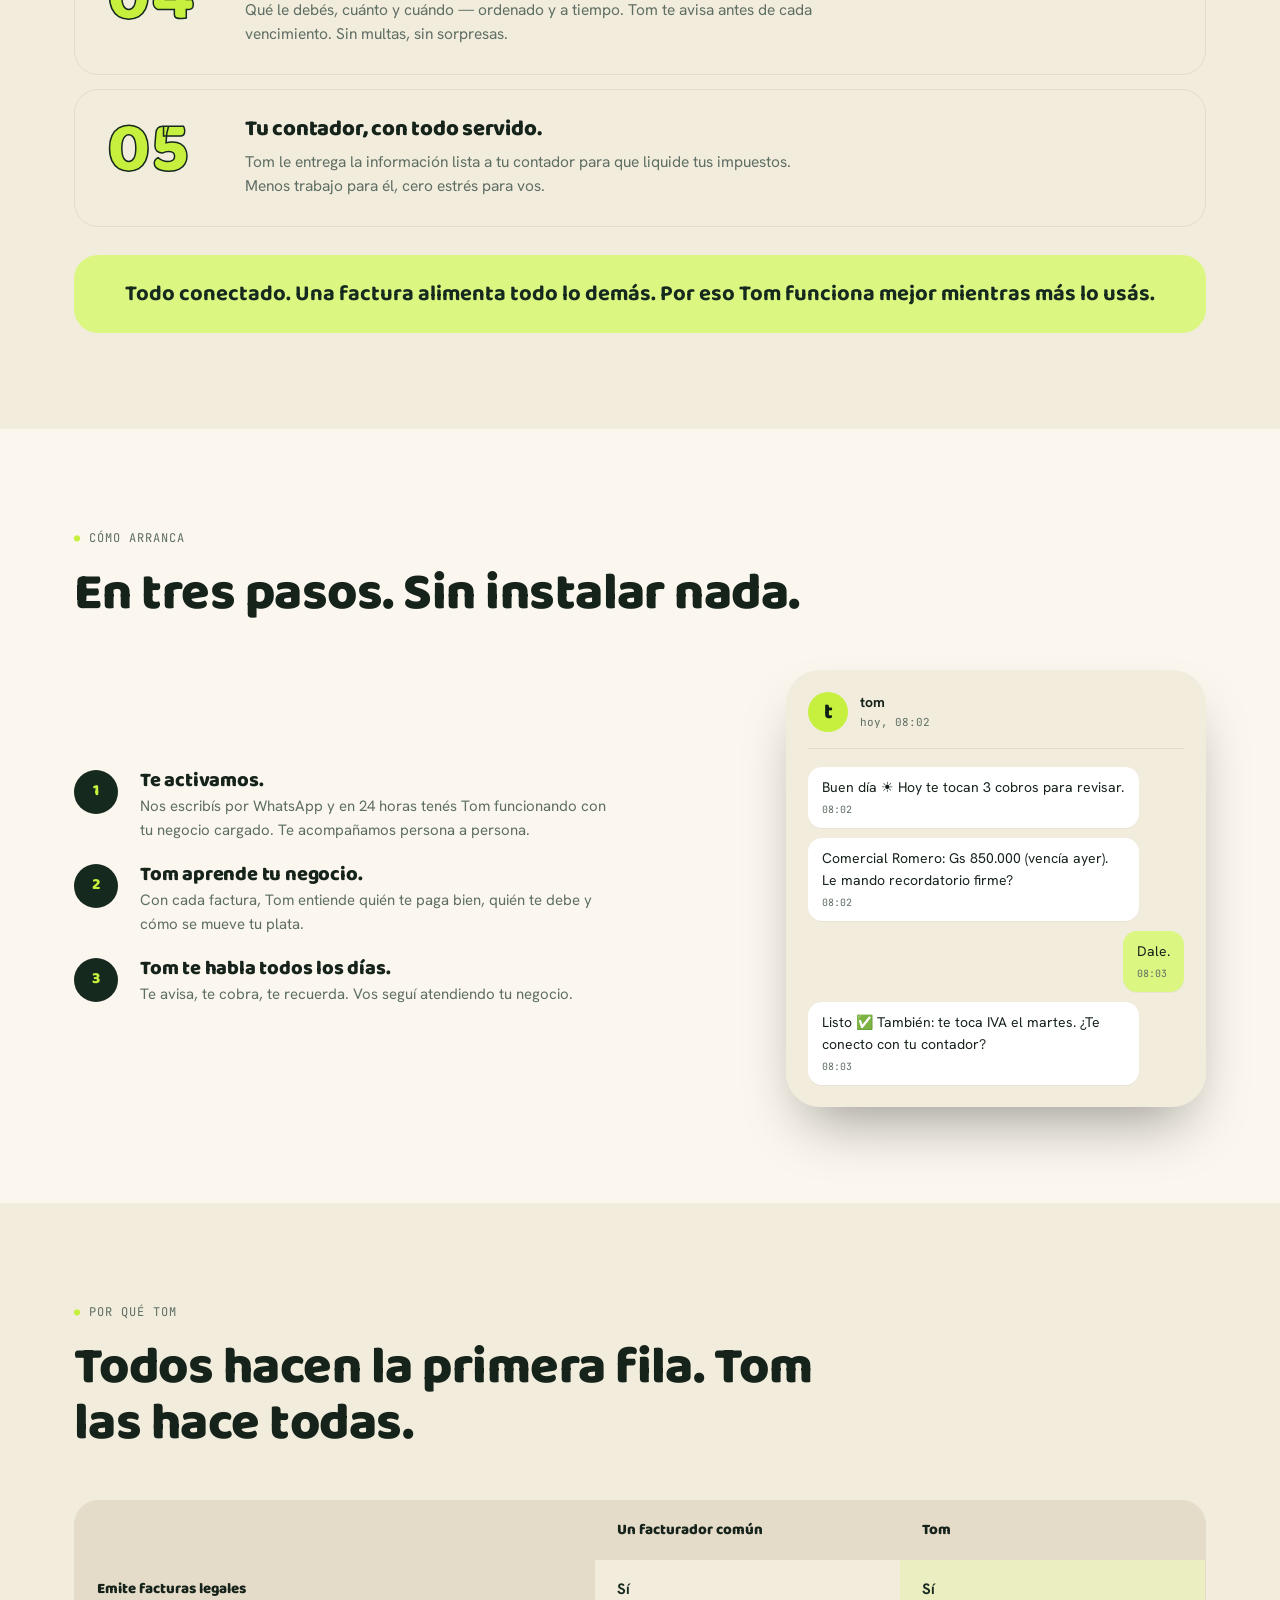
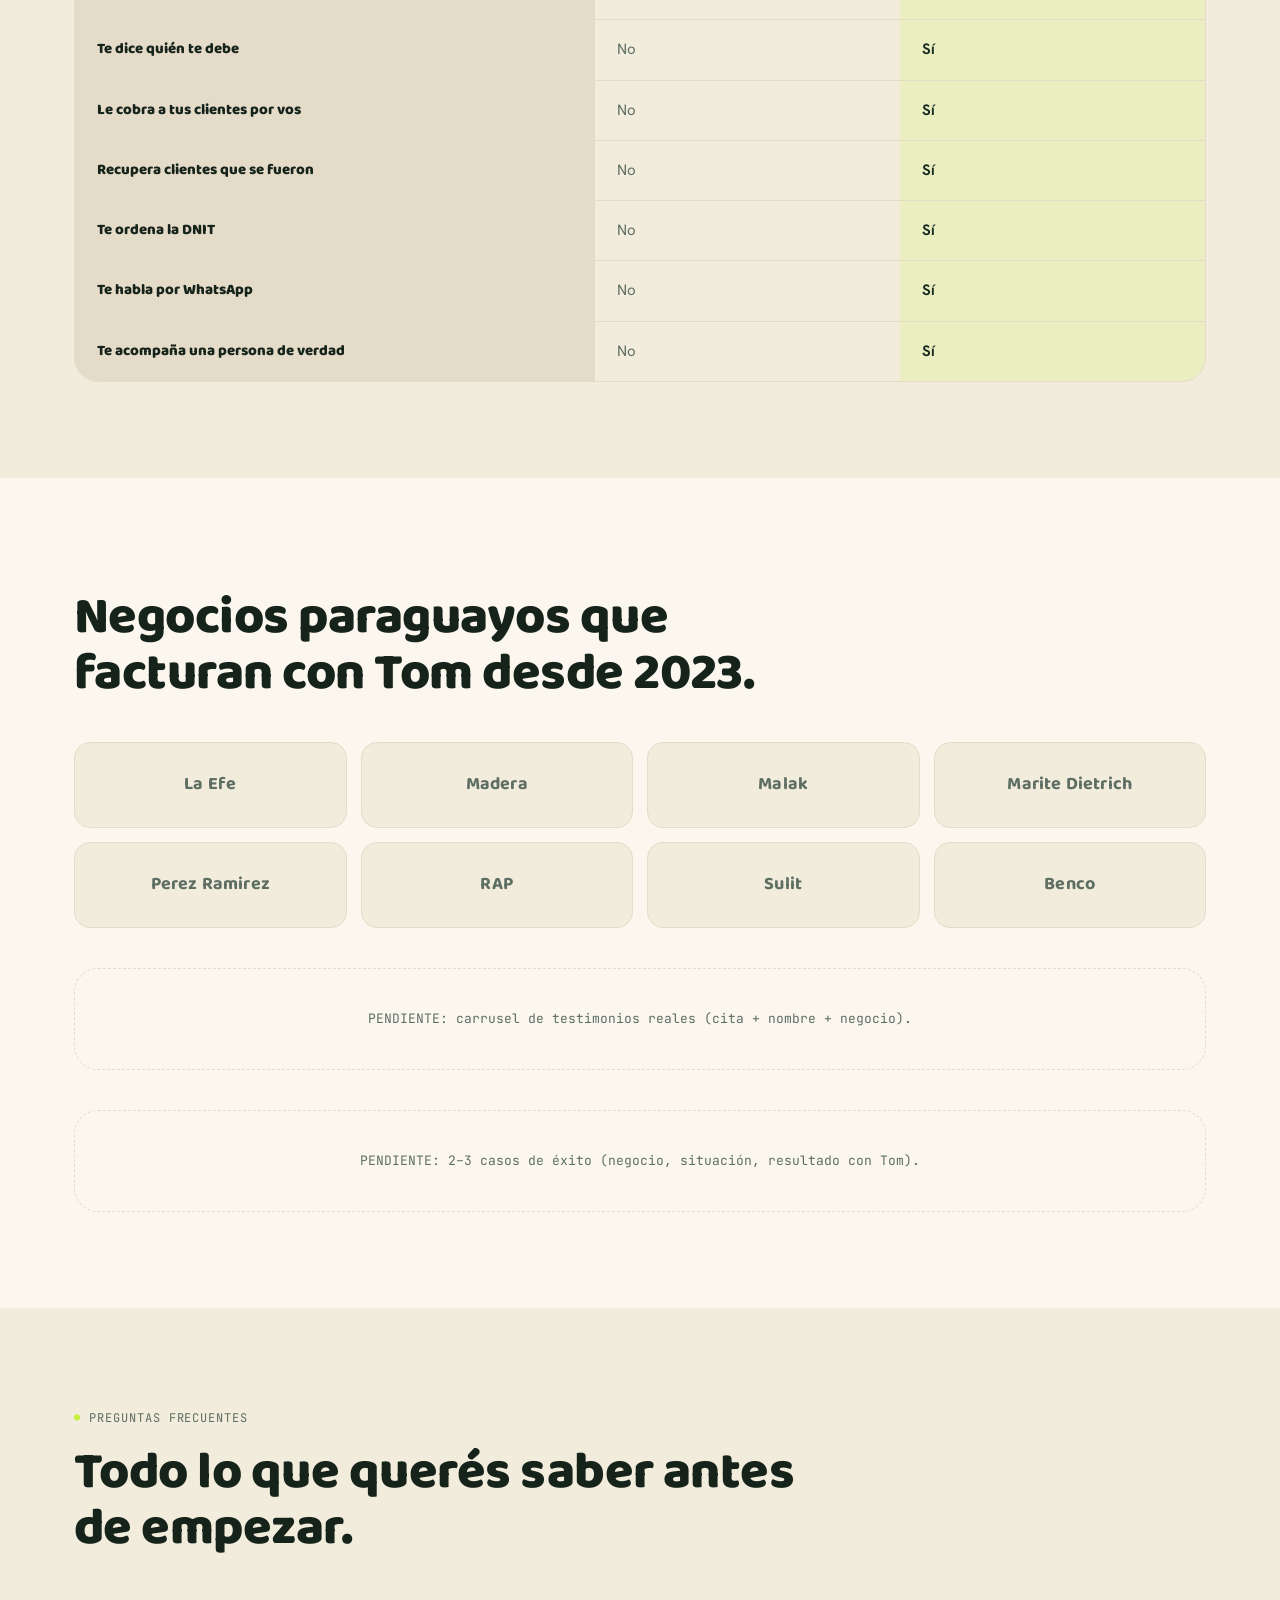
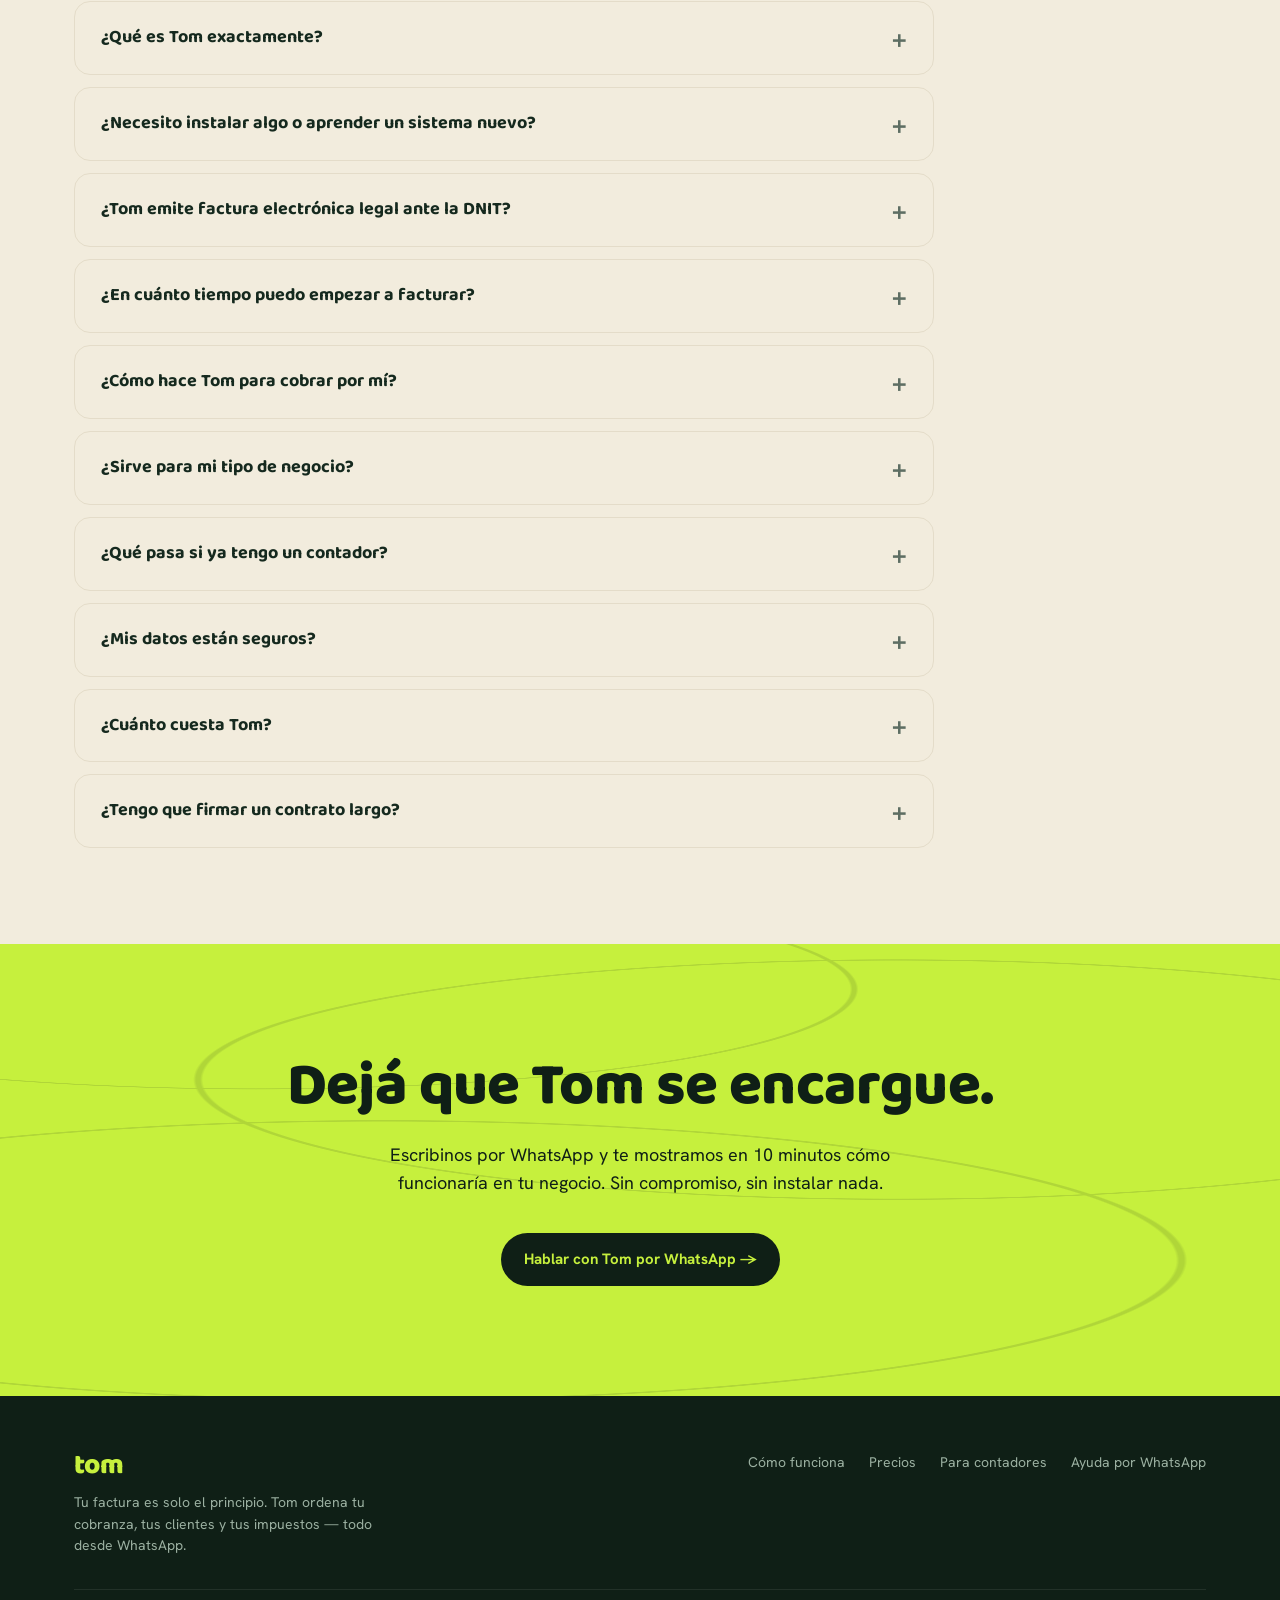
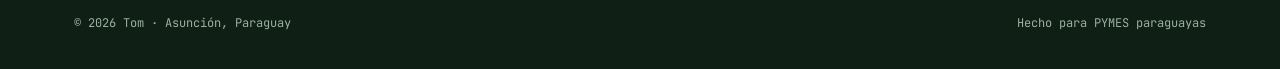
==== commit ee420197: "Mejora copy y storytelling de la web - Hero: nuevo H1 que abarca toda la cadena (no solo cobranza), " ====
--- a/index.html
+++ b/index.html
@@ -4,7 +4,7 @@
   <meta charset="utf-8" />
   <meta name="viewport" content="width=device-width, initial-scale=1" />
   <title>tom — Tu asistente de negocios por WhatsApp</title>
-  <meta name="description" content="Facturá electrónico en minutos, sabé quién te debe, recuperá clientes y mantené tus impuestos al día. Todo desde WhatsApp." />
+  <meta name="description" content="Tom factura y se encarga de todo lo que viene después: cobranza, recuperación de clientes y orden con la DNIT. Le hablás por WhatsApp." />
   <link rel="preconnect" href="https://fonts.googleapis.com" />
   <link rel="preconnect" href="https://fonts.gstatic.com" crossorigin />
   <link href="https://fonts.googleapis.com/css2?family=Baloo+2:wght@400;600;700;800&family=Hanken+Grotesk:wght@400;500;700;800&family=JetBrains+Mono:wght@400;500&display=swap" rel="stylesheet" />
@@ -35,8 +35,8 @@
   <div class="wrap hero__grid">
     <div>
       <span class="eyebrow">Tu asistente de negocios por WhatsApp</span>
-      <h1>Tom factura. <br/>Y <span class="lima-text">cobra por vos</span>.</h1>
-      <p class="lead">Facturá electrónico en minutos, sabé quién te debe, recuperá clientes y mantené tus impuestos al día. Todo desde el WhatsApp que ya usás. Sin aprender ningún sistema nuevo.</p>
+      <h1>Tom factura. Y se encarga de <span class="lima-text">todo lo que viene después</span>.</h1>
+      <p class="lead">Factura electrónica en minutos. Cobranza que se hace sola. Clientes que vuelven. Tus impuestos al día. Le hablás a Tom por WhatsApp como a un asistente y seguís todo ordenado desde tu panel.</p>
       <div class="hero__ctas">
         <a class="btn btn--primary" data-wa="default" href="#">Probá Tom en WhatsApp →</a>
         <a class="btn btn--ghost" href="#como-funciona">Ver cómo funciona</a>
@@ -57,10 +57,12 @@
           </div>
         </div>
         <div class="chat__body">
-          <div class="bubble">¡Hola! Pérez SRL te debe <strong>Gs 1.200.000</strong> y vence mañana. ¿Le mando un recordatorio?<small>09:14</small></div>
-          <div class="bubble bubble--me">Sí, dale.<small>09:14</small></div>
-          <div class="bubble">Listo. Te aviso cuando confirme el pago.<small>09:15</small></div>
-          <div class="bubble">Esta semana esperás cobrar <strong>~Gs 4.300.000</strong>. ¿Repaso las que están en riesgo?<small>09:15</small></div>
+          <div class="bubble bubble--me">Tom, mandale la factura a Pérez SRL por los 1.200.000<small>09:12</small></div>
+          <div class="bubble">Listo ✅ Factura electrónica enviada a Pérez SRL por <strong>Gs 1.200.000</strong>. Vence el 15.<small>09:12</small></div>
+          <div class="bubble bubble--me">¿Cuánto tengo para cobrar esta semana?<small>09:13</small></div>
+          <div class="bubble">Esperás <strong>~Gs 4.300.000</strong> en 6 facturas. 2 ya están vencidas. ¿Les mando recordatorio?<small>09:13</small></div>
+          <div class="bubble bubble--me">Dale 👍<small>09:13</small></div>
+          <div class="bubble">Hecho. Te aviso apenas confirmen el pago.<small>09:14</small></div>
         </div>
       </div>
     </div>
@@ -72,8 +74,8 @@
   <div class="wrap">
     <div class="shead">
       <span class="eyebrow">El problema real</span>
-      <h2>Facturar es lo fácil. El problema es todo lo que viene después.</h2>
-      <p class="lead">Emitís la factura y ahí empieza el verdadero trabajo: perseguir el cobro, acordarte quién te debe, darte cuenta de qué clientes desaparecieron, y no morir con la DNIT. Eso te roba el día.</p>
+      <h2>Emitir la factura te lleva un minuto. El resto te roba el día.</h2>
+      <p class="lead">Perseguir el cobro, acordarte quién te debe, darte cuenta de qué clientes desaparecieron y no morir con la DNIT. Ese es el trabajo que de verdad cansa. Y hasta ahora, nadie te ayudaba con eso.</p>
     </div>
     <div class="cards-3">
       <div class="card">
@@ -96,8 +98,8 @@
 <section class="reframe on-deep">
   <div class="curvas"></div>
   <div class="wrap">
-    <h2>El problema no es emitir la factura. Es todo lo que pasa <span class="lima-text">después</span>.</h2>
-    <p>Por eso Tom no es otro facturador. Tom arranca donde los demás terminan: con cada factura que emitís, aprende cómo funciona tu negocio y trabaja por vos. Cobrar, recuperar clientes, ordenar tus impuestos. Todo nace del mismo lugar.</p>
+    <h2>Tom arranca donde los demás <span class="lima-text">terminan</span>.</h2>
+    <p>No es otro facturador. Con cada factura que emitís, Tom aprende cómo funciona tu negocio: quién te paga bien, quién se atrasa, qué clientes dejaron de comprar. Y con eso trabaja por vos. Cobrar, recuperar clientes y ordenar tus impuestos nacen del mismo dato.</p>
   </div>
 </section>
 
@@ -206,7 +208,7 @@
   <div class="wrap">
     <div class="shead">
       <span class="eyebrow">Por qué Tom</span>
-      <h2>No es un facturador. Es lo que viene después del facturador.</h2>
+      <h2>Todos hacen la primera fila. Tom las hace todas.</h2>
     </div>
     <div class="compare">
       <table>
@@ -252,6 +254,58 @@
   </div>
 </section>
 
+<!-- ============ PREGUNTAS FRECUENTES ============ -->
+<section class="on-cream-warm" id="ayuda">
+  <div class="wrap">
+    <div class="shead">
+      <span class="eyebrow">Preguntas frecuentes</span>
+      <h2>Todo lo que querés saber antes de empezar.</h2>
+    </div>
+    <div class="faq">
+      <details class="faq__item">
+        <summary>¿Qué es Tom exactamente?</summary>
+        <p>Tom es un asistente de negocios que vive en tu WhatsApp. Arranca facturando electrónico y se encarga de todo lo que viene después: te dice quién te debe y le cobra por vos, recupera a los clientes que dejaron de comprar y te ordena tus obligaciones con la DNIT. Le hablás como a una persona y seguís todo desde un panel simple.</p>
+      </details>
+      <details class="faq__item">
+        <summary>¿Necesito instalar algo o aprender un sistema nuevo?</summary>
+        <p>No. Le escribís a Tom por el mismo WhatsApp que ya usás todos los días, y tenés un panel claro en la web para cuando querés ver el detalle. No hay aplicación que descargar ni sistema complicado que estudiar.</p>
+      </details>
+      <details class="faq__item">
+        <summary>¿Tom emite factura electrónica legal ante la DNIT?</summary>
+        <p>Sí. Tom emite factura electrónica válida, conectada de forma directa con la DNIT. Estás en regla desde tu primera factura, sin tener que entender de impuestos ni de trámites técnicos.</p>
+      </details>
+      <details class="faq__item">
+        <summary>¿En cuánto tiempo puedo empezar a facturar?</summary>
+        <p>En 24 horas. Te activamos nosotros, persona a persona: te ayudamos con el certificado, la configuración y te acompañamos hasta que emitís tu primera factura.</p>
+      </details>
+      <details class="faq__item">
+        <summary>¿Cómo hace Tom para cobrar por mí?</summary>
+        <p>Tom sabe quién te debe, cuánto y desde cuándo. Le manda a cada cliente el recordatorio justo, en el momento justo y con el tono justo, por WhatsApp. Vos aprobás y Tom se encarga del resto. Se terminó el perseguir a la gente uno por uno.</p>
+      </details>
+      <details class="faq__item">
+        <summary>¿Sirve para mi tipo de negocio?</summary>
+        <p>Si emitís facturas, Tom te sirve. Trabajamos con comercios, locales, prestadores de servicios y profesionales independientes. Cuanto más facturás con Tom, mejor entiende tu negocio y más cosas hace por vos.</p>
+      </details>
+      <details class="faq__item">
+        <summary>¿Qué pasa si ya tengo un contador?</summary>
+        <p>Mejor todavía. Tom le entrega la información ya ordenada para que liquide más rápido y con menos errores. Y si no tenés contador, podés sumar uno aliado de Tom que se encargue de tus impuestos por vos.</p>
+      </details>
+      <details class="faq__item">
+        <summary>¿Mis datos están seguros?</summary>
+        <p>Sí. Tu información es tuya. La tratamos con confidencialidad y la usamos solo para ordenar tu negocio y trabajar por vos. No se comparte con terceros.</p>
+      </details>
+      <details class="faq__item">
+        <summary>¿Cuánto cuesta Tom?</summary>
+        <p>El plan Base arranca desde Gs 149.000 al mes. Los planes con cobranza automática y orden de la DNIT cuestan más, pero siempre menos que la plata que perdés cuando no cobrás a tiempo. Mirá el detalle en la <a href="/precios" style="color: var(--bosque); text-decoration: underline;">página de Precios</a>.</p>
+      </details>
+      <details class="faq__item">
+        <summary>¿Tengo que firmar un contrato largo?</summary>
+        <p>No. El pago es mensual y sin ataduras. Si querés, escribinos por WhatsApp y te mostramos en 10 minutos cómo funcionaría Tom con tu negocio, sin compromiso.</p>
+      </details>
+    </div>
+  </div>
+</section>
+
 <!-- ============ CTA FINAL ============ -->
 <section class="cta-final">
   <div class="curvas curvas--dark"></div>
@@ -263,12 +317,12 @@
 </section>
 
 <!-- ============ FOOTER ============ -->
-<footer class="footer" id="ayuda">
+<footer class="footer">
   <div class="wrap">
     <div class="footer__top">
       <div>
         <div class="logo">tom</div>
-        <p class="footer__tag">Cobrá lo que te deben, sin perseguir a nadie.</p>
+        <p class="footer__tag">Tu factura es solo el principio. Tom ordena tu cobranza, tus clientes y tus impuestos — todo desde WhatsApp.</p>
       </div>
       <div class="footer__links">
         <a href="#como-funciona">Cómo funciona</a>
--- a/assets/css/styles.css
+++ b/assets/css/styles.css
@@ -384,7 +384,10 @@
   overflow: hidden;
   border: 1px solid var(--niebla);
 }
-.compare table { width: 100%; border-collapse: collapse; font-size: 15px; }
+.compare table { width: 100%; border-collapse: collapse; font-size: 15px; table-layout: fixed; }
+.compare th:first-child, .compare td:first-child { width: 46%; }
+.compare th:nth-child(2), .compare td:nth-child(2),
+.compare th:nth-child(3), .compare td:nth-child(3) { width: 27%; }
 .compare th, .compare td { padding: 18px 22px; text-align: left; border-bottom: 1px solid var(--niebla); }
 .compare th { background: var(--niebla); font-family: var(--f-display); font-weight: 800; font-size: 15px; }
 .compare td.col-tom { background: rgba(198, 240, 61, 0.18); font-weight: 700; }
@@ -531,6 +534,51 @@
 .benefit h3 { color: var(--lima); font-size: 22px; margin-bottom: 10px; }
 .benefit p { color: var(--claro-tenue); font-size: 15px; }
 
+/* ---------- FAQ ---------- */
+.faq {
+  margin-top: 44px;
+  display: flex;
+  flex-direction: column;
+  gap: 12px;
+  max-width: 860px;
+}
+.faq__item {
+  background: var(--crema);
+  border: 1px solid var(--niebla);
+  border-radius: var(--r-base);
+  padding: 0 26px;
+}
+.faq__item summary {
+  cursor: pointer;
+  list-style: none;
+  padding: 22px 0;
+  font-family: var(--f-display);
+  font-weight: 700;
+  font-size: 18px;
+  color: var(--bosque);
+  display: flex;
+  align-items: center;
+  justify-content: space-between;
+  gap: 18px;
+}
+.faq__item summary::-webkit-details-marker { display: none; }
+.faq__item summary::after {
+  content: "+";
+  font-family: var(--f-text);
+  font-size: 26px;
+  line-height: 1;
+  color: var(--humo);
+  flex: 0 0 auto;
+}
+.faq__item[open] summary::after { content: "–"; color: var(--bosque); }
+.faq__item p {
+  padding: 0 0 24px;
+  margin: 0;
+  color: var(--humo);
+  font-size: 15.5px;
+  max-width: 70ch;
+}
+
 /* ---------- Generic ---------- */
 .spacer { height: 56px; }
 .small-note { font-family: var(--f-mono); font-size: 12px; color: var(--humo); margin-top: 16px; }
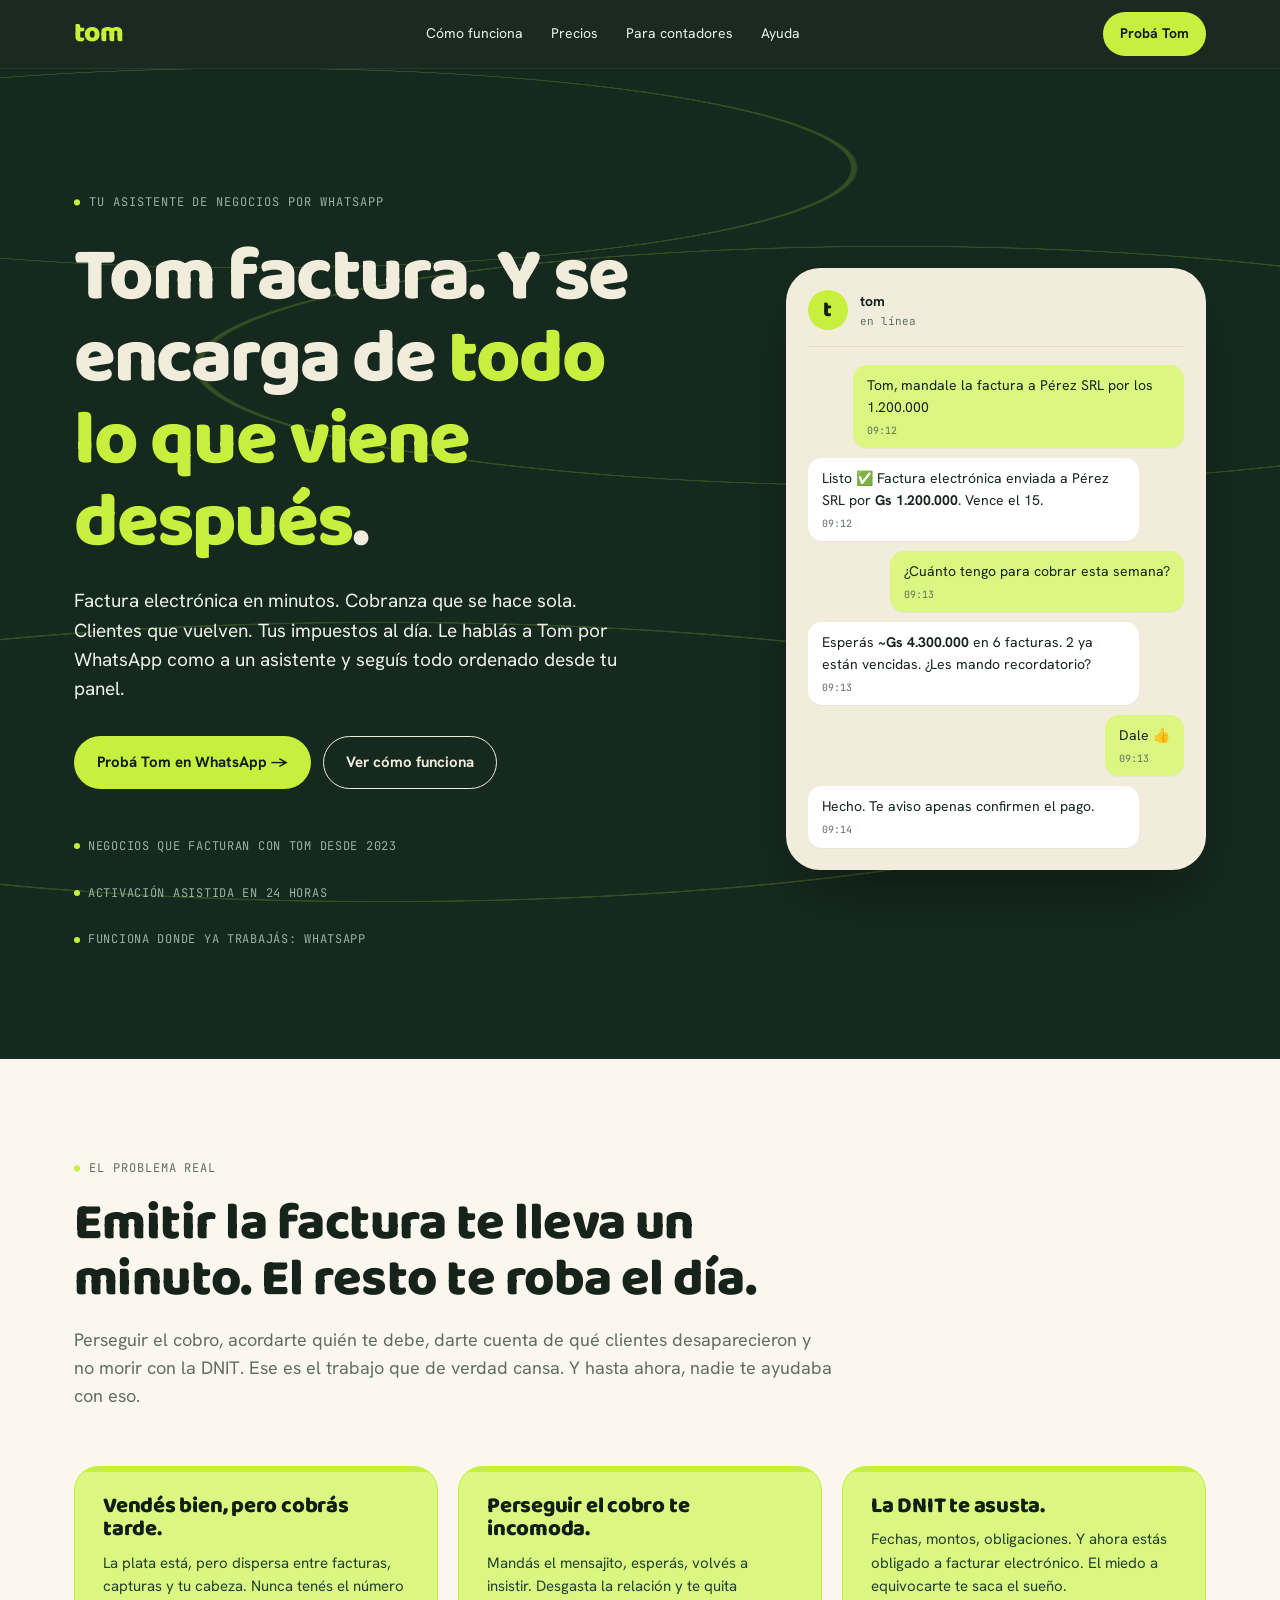
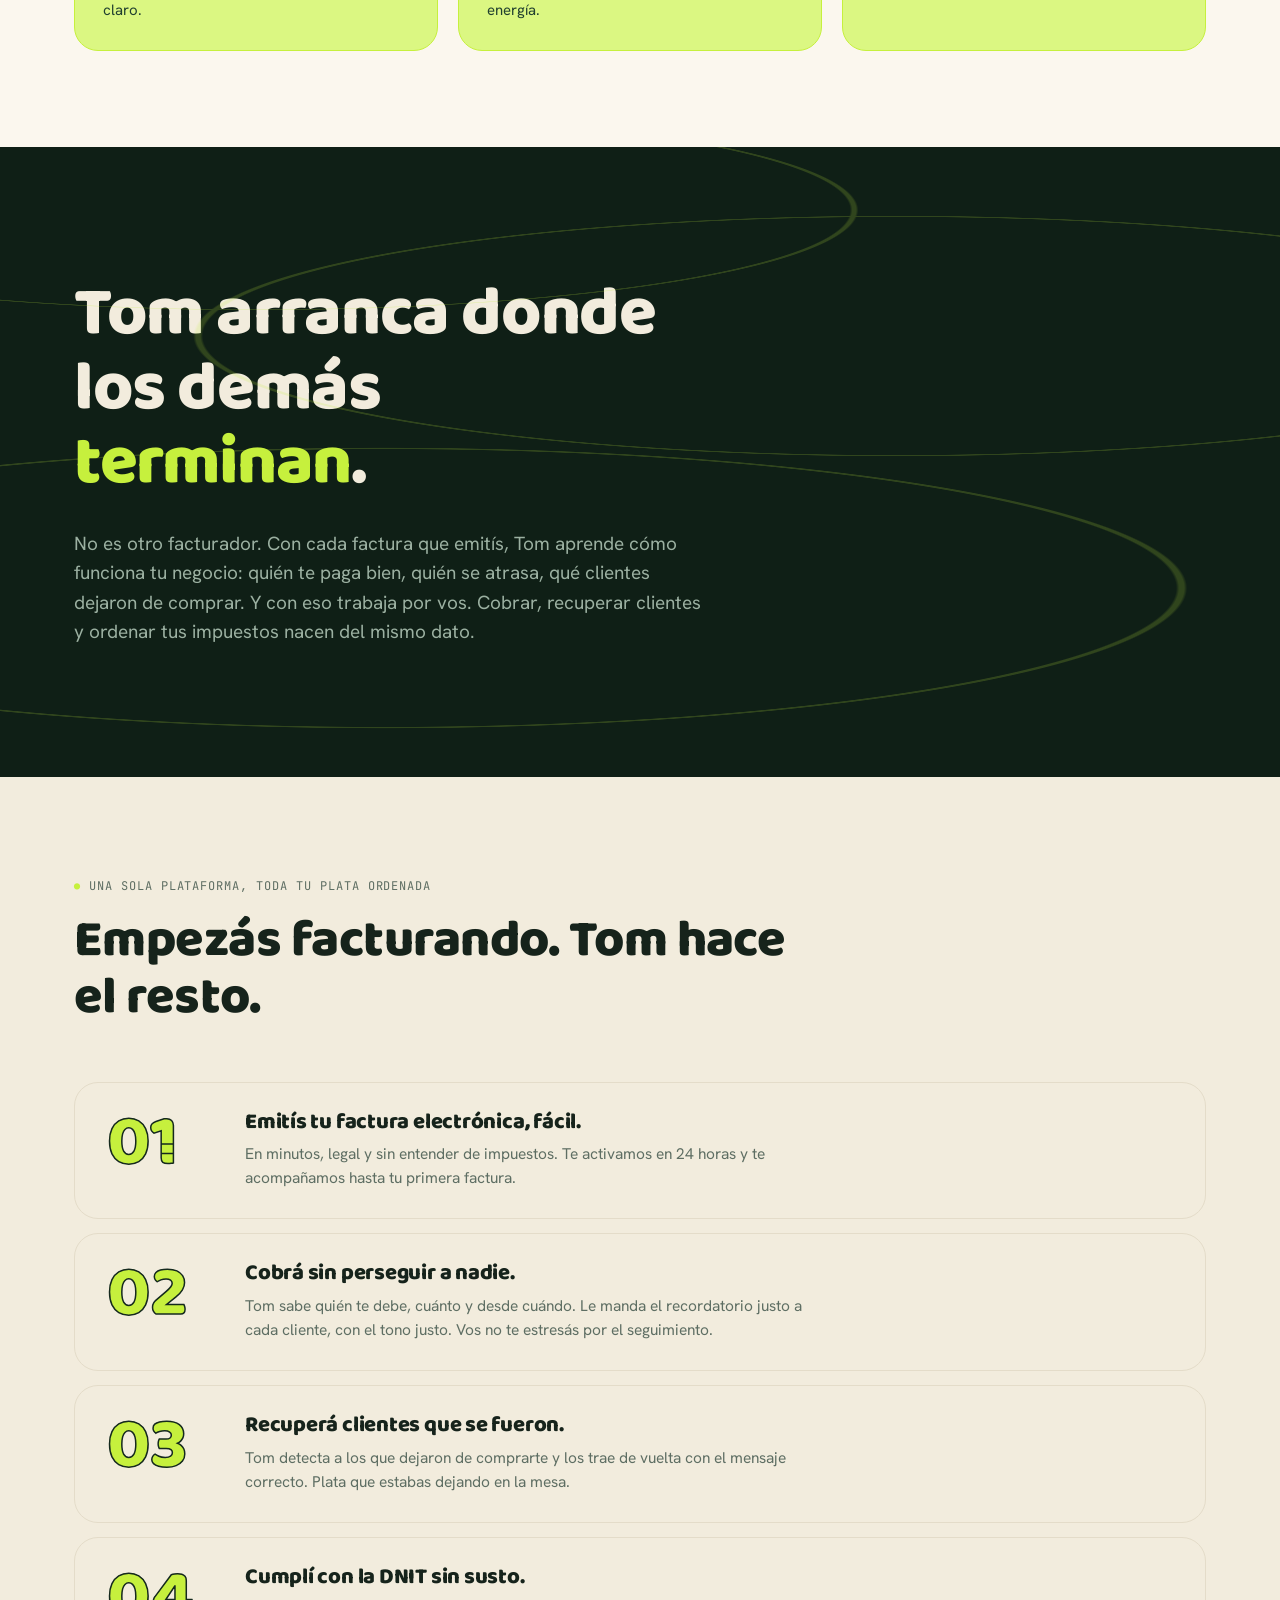
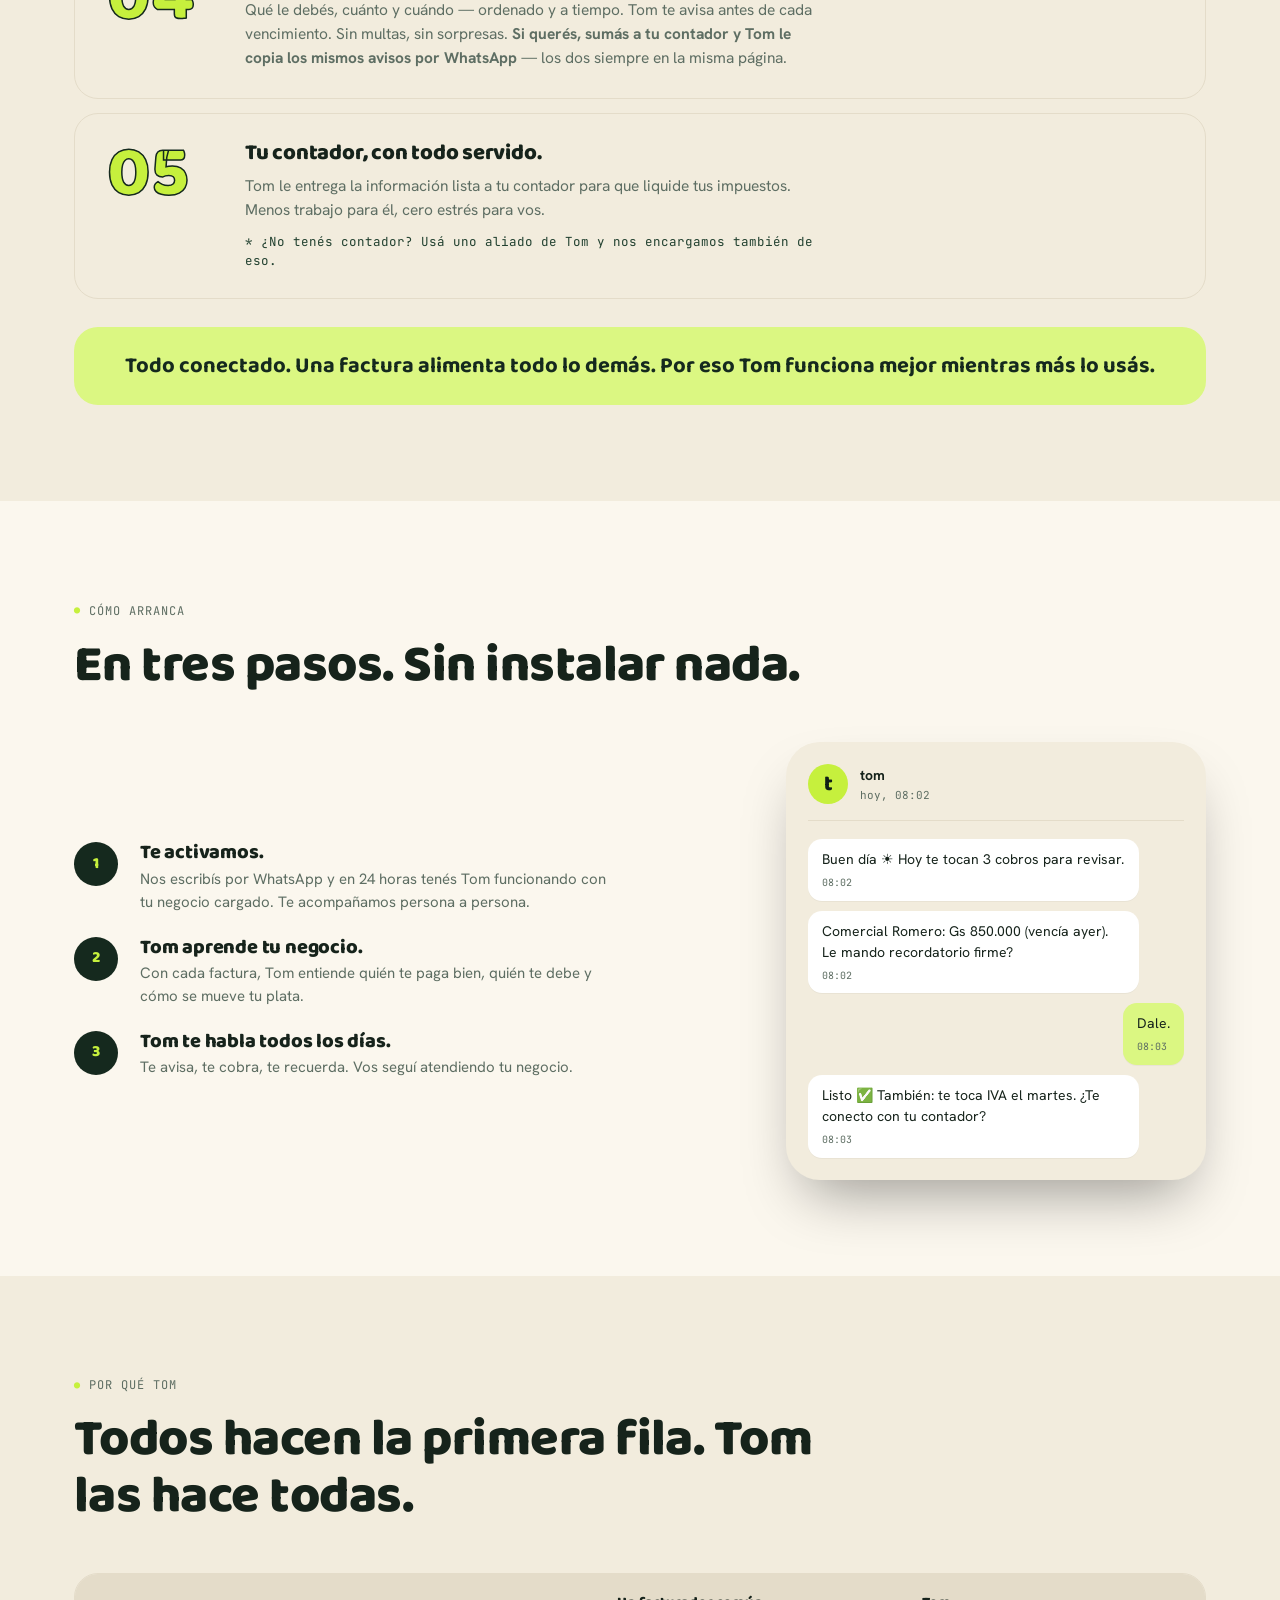
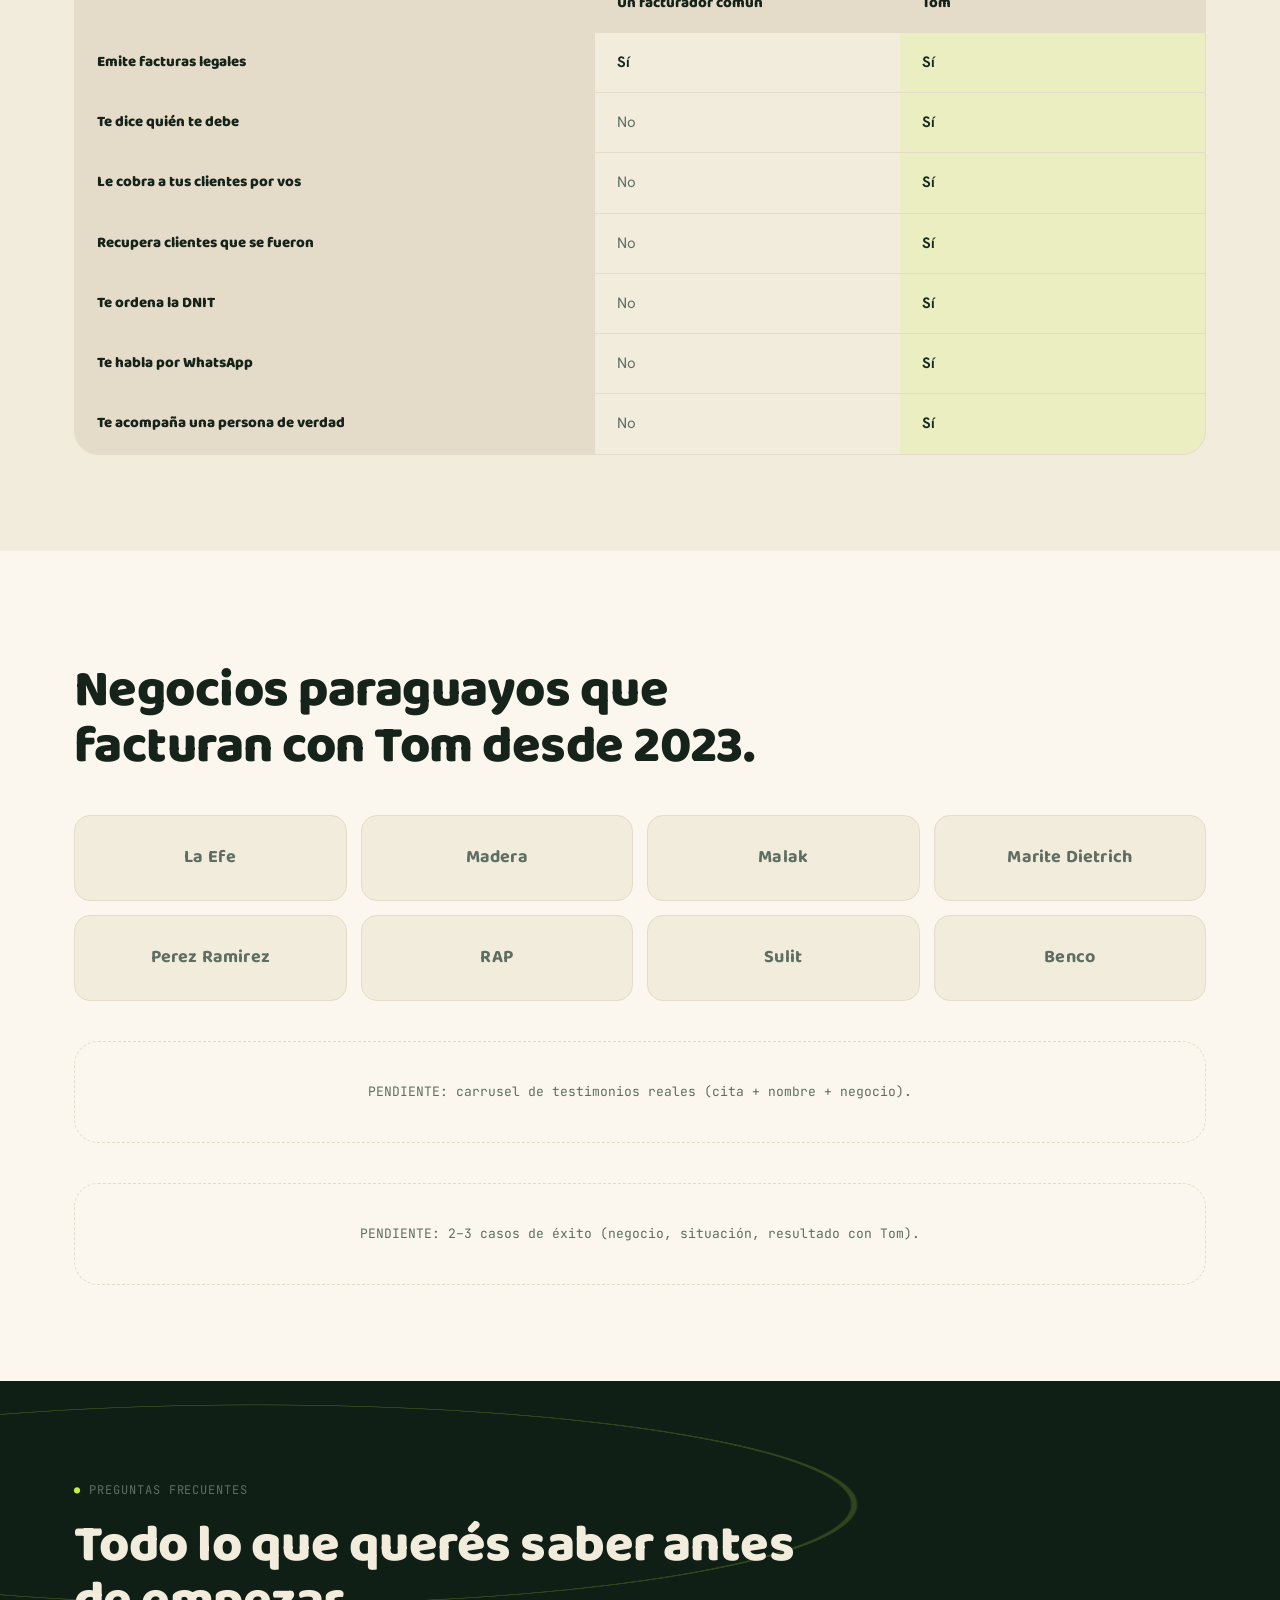
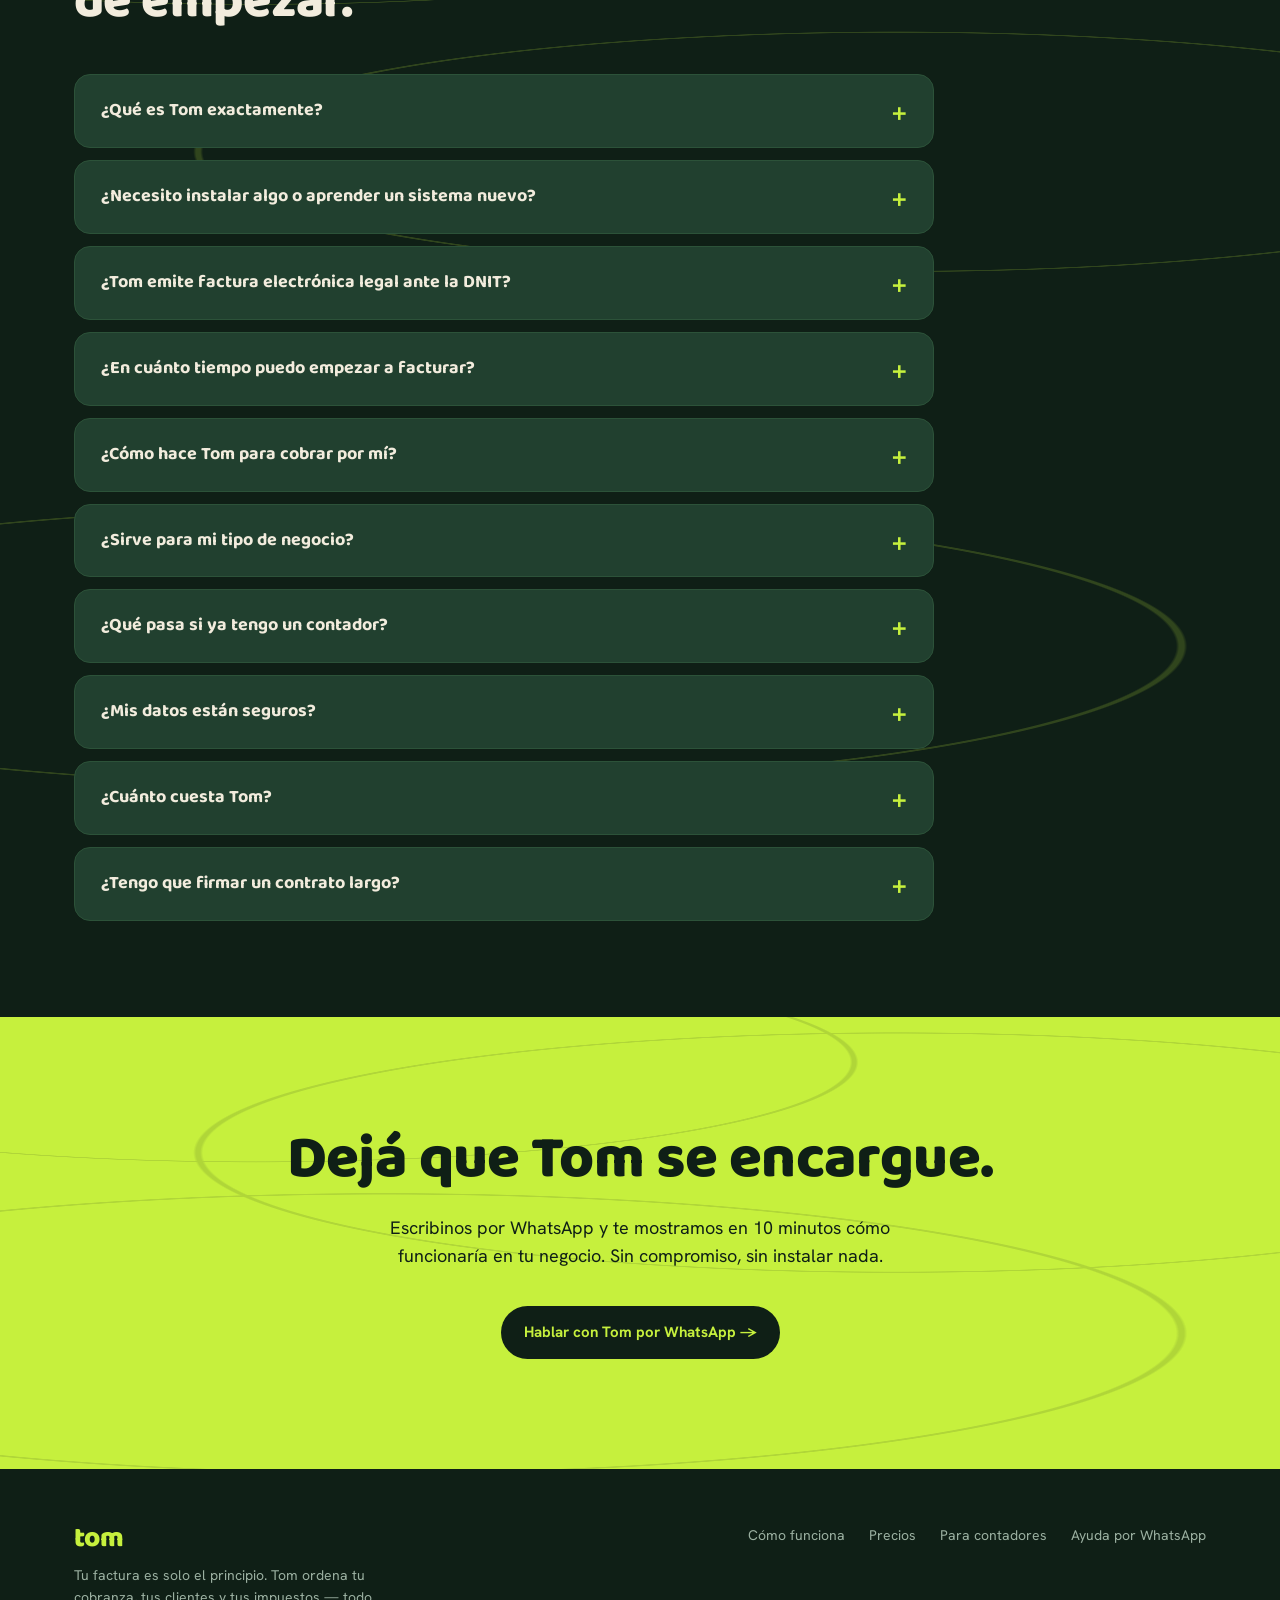
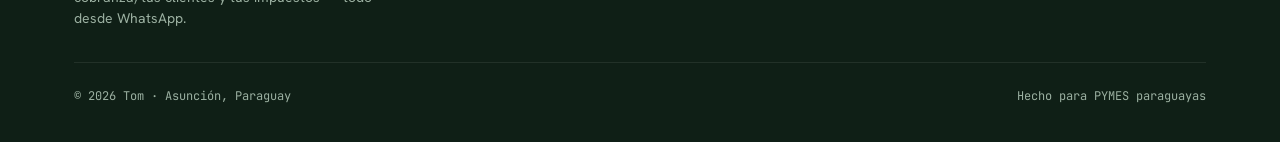
==== commit 698f03e8: "Ajustes de copy y estilo: cards lima, pasos corregidos, FAQ oscuro - Sección Problema: tarjetas con " ====
--- a/index.html
+++ b/index.html
@@ -114,15 +114,15 @@
       <div class="step">
         <div class="step__n">01</div>
         <div class="step__body">
-          <h3>Facturá electrónico, fácil.</h3>
-          <p>Emitís en minutos, legal y sin entender de impuestos. Te activamos en 24 horas y te acompañamos hasta tu primera factura.</p>
+          <h3>Emitís tu factura electrónica, fácil.</h3>
+          <p>En minutos, legal y sin entender de impuestos. Te activamos en 24 horas y te acompañamos hasta tu primera factura.</p>
         </div>
       </div>
       <div class="step">
         <div class="step__n">02</div>
         <div class="step__body">
           <h3>Cobrá sin perseguir a nadie.</h3>
-          <p>Tom sabe quién te debe, cuánto y desde cuándo. Le manda el recordatorio justo a cada cliente, con el tono justo. Vos ni te enterás del bochorno.</p>
+          <p>Tom sabe quién te debe, cuánto y desde cuándo. Le manda el recordatorio justo a cada cliente, con el tono justo. Vos no te estresás por el seguimiento.</p>
         </div>
       </div>
       <div class="step">
@@ -136,14 +136,14 @@
         <div class="step__n">04</div>
         <div class="step__body">
           <h3>Cumplí con la DNIT sin susto.</h3>
-          <p>Qué le debés, cuánto y cuándo — ordenado y a tiempo. Tom te avisa antes de cada vencimiento. Sin multas, sin sorpresas.</p>
+          <p>Qué le debés, cuánto y cuándo — ordenado y a tiempo. Tom te avisa antes de cada vencimiento. Sin multas, sin sorpresas. <strong>Si querés, sumás a tu contador y Tom le copia los mismos avisos por WhatsApp</strong> — los dos siempre en la misma página.</p>
         </div>
       </div>
       <div class="step">
         <div class="step__n">05</div>
         <div class="step__body">
           <h3>Tu contador, con todo servido.</h3>
-          <p>Tom le entrega la información lista a tu contador para que liquide tus impuestos. Menos trabajo para él, cero estrés para vos.</p>
+          <p>Tom le entrega la información lista a tu contador para que liquide tus impuestos. Menos trabajo para él, cero estrés para vos. <em>* ¿No tenés contador? Usá uno aliado de Tom y nos encargamos también de eso.</em></p>
         </div>
       </div>
     </div>
@@ -255,8 +255,9 @@
 </section>
 
 <!-- ============ PREGUNTAS FRECUENTES ============ -->
-<section class="on-cream-warm" id="ayuda">
-  <div class="wrap">
+<section class="on-deep faq-section" id="ayuda">
+  <div class="curvas"></div>
+  <div class="wrap" style="position: relative;">
     <div class="shead">
       <span class="eyebrow">Preguntas frecuentes</span>
       <h2>Todo lo que querés saber antes de empezar.</h2>
@@ -296,7 +297,7 @@
       </details>
       <details class="faq__item">
         <summary>¿Cuánto cuesta Tom?</summary>
-        <p>El plan Base arranca desde Gs 149.000 al mes. Los planes con cobranza automática y orden de la DNIT cuestan más, pero siempre menos que la plata que perdés cuando no cobrás a tiempo. Mirá el detalle en la <a href="/precios" style="color: var(--bosque); text-decoration: underline;">página de Precios</a>.</p>
+        <p>El plan Base arranca desde Gs 149.000 al mes. Los planes con cobranza automática y orden de la DNIT cuestan más, pero siempre menos que la plata que perdés cuando no cobrás a tiempo. Mirá el detalle en la <a href="/precios" style="color: var(--lima); text-decoration: underline;">página de Precios</a>.</p>
       </details>
       <details class="faq__item">
         <summary>¿Tengo que firmar un contrato largo?</summary>
--- a/assets/css/styles.css
+++ b/assets/css/styles.css
@@ -282,14 +282,23 @@
 }
 @media (max-width: 860px) { .cards-3 { grid-template-columns: 1fr; } }
 .card {
-  background: var(--crema);
+  background: var(--lima-tenue);
   border-radius: var(--r-lg);
   padding: 28px;
-  color: var(--tinta);
-  border: 1px solid var(--niebla);
-}
-.card h3 { font-size: 22px; margin-bottom: 10px; font-family: var(--f-display); }
-.card p { color: var(--humo); font-size: 15px; }
+  color: var(--bosque-profundo);
+  border: 1.5px solid var(--lima);
+  position: relative;
+  overflow: hidden;
+}
+.card::before {
+  content: "";
+  position: absolute;
+  top: 0; left: 0; right: 0;
+  height: 5px;
+  background: var(--lima);
+}
+.card h3 { font-size: 22px; margin-bottom: 10px; font-family: var(--f-display); color: var(--bosque-profundo); }
+.card p { color: var(--musgo); font-size: 15px; }
 
 /* ---------- Section heads ---------- */
 .shead { max-width: 760px; }
@@ -340,6 +349,14 @@
 }
 .step__body h3 { font-size: 22px; margin-bottom: 8px; }
 .step__body p { color: var(--humo); font-size: 15.5px; max-width: 65ch; }
+.step__body p em {
+  display: block;
+  margin-top: 10px;
+  font-style: normal;
+  font-family: var(--f-mono);
+  font-size: 12.5px;
+  color: var(--musgo);
+}
 @media (max-width: 720px) {
   .step { grid-template-columns: 1fr; padding: 22px; gap: 8px; }
   .step__n { font-size: 52px; }
@@ -535,6 +552,7 @@
 .benefit p { color: var(--claro-tenue); font-size: 15px; }
 
 /* ---------- FAQ ---------- */
+.faq-section { position: relative; overflow: hidden; }
 .faq {
   margin-top: 44px;
   display: flex;
@@ -543,10 +561,15 @@
   max-width: 860px;
 }
 .faq__item {
-  background: var(--crema);
-  border: 1px solid var(--niebla);
+  background: var(--musgo);
+  border: 1px solid var(--musgo-elevado);
   border-radius: var(--r-base);
   padding: 0 26px;
+  transition: border-color .2s ease, background .2s ease;
+}
+.faq__item[open] {
+  background: var(--musgo-elevado);
+  border-color: var(--lima);
 }
 .faq__item summary {
   cursor: pointer;
@@ -555,26 +578,28 @@
   font-family: var(--f-display);
   font-weight: 700;
   font-size: 18px;
-  color: var(--bosque);
+  color: var(--crema);
   display: flex;
   align-items: center;
   justify-content: space-between;
   gap: 18px;
 }
+.faq__item summary:hover { color: var(--lima); }
 .faq__item summary::-webkit-details-marker { display: none; }
 .faq__item summary::after {
   content: "+";
   font-family: var(--f-text);
   font-size: 26px;
   line-height: 1;
-  color: var(--humo);
+  color: var(--lima);
   flex: 0 0 auto;
 }
-.faq__item[open] summary::after { content: "–"; color: var(--bosque); }
+.faq__item[open] summary { color: var(--lima); }
+.faq__item[open] summary::after { content: "–"; }
 .faq__item p {
   padding: 0 0 24px;
   margin: 0;
-  color: var(--humo);
+  color: var(--claro-tenue);
   font-size: 15.5px;
   max-width: 70ch;
 }
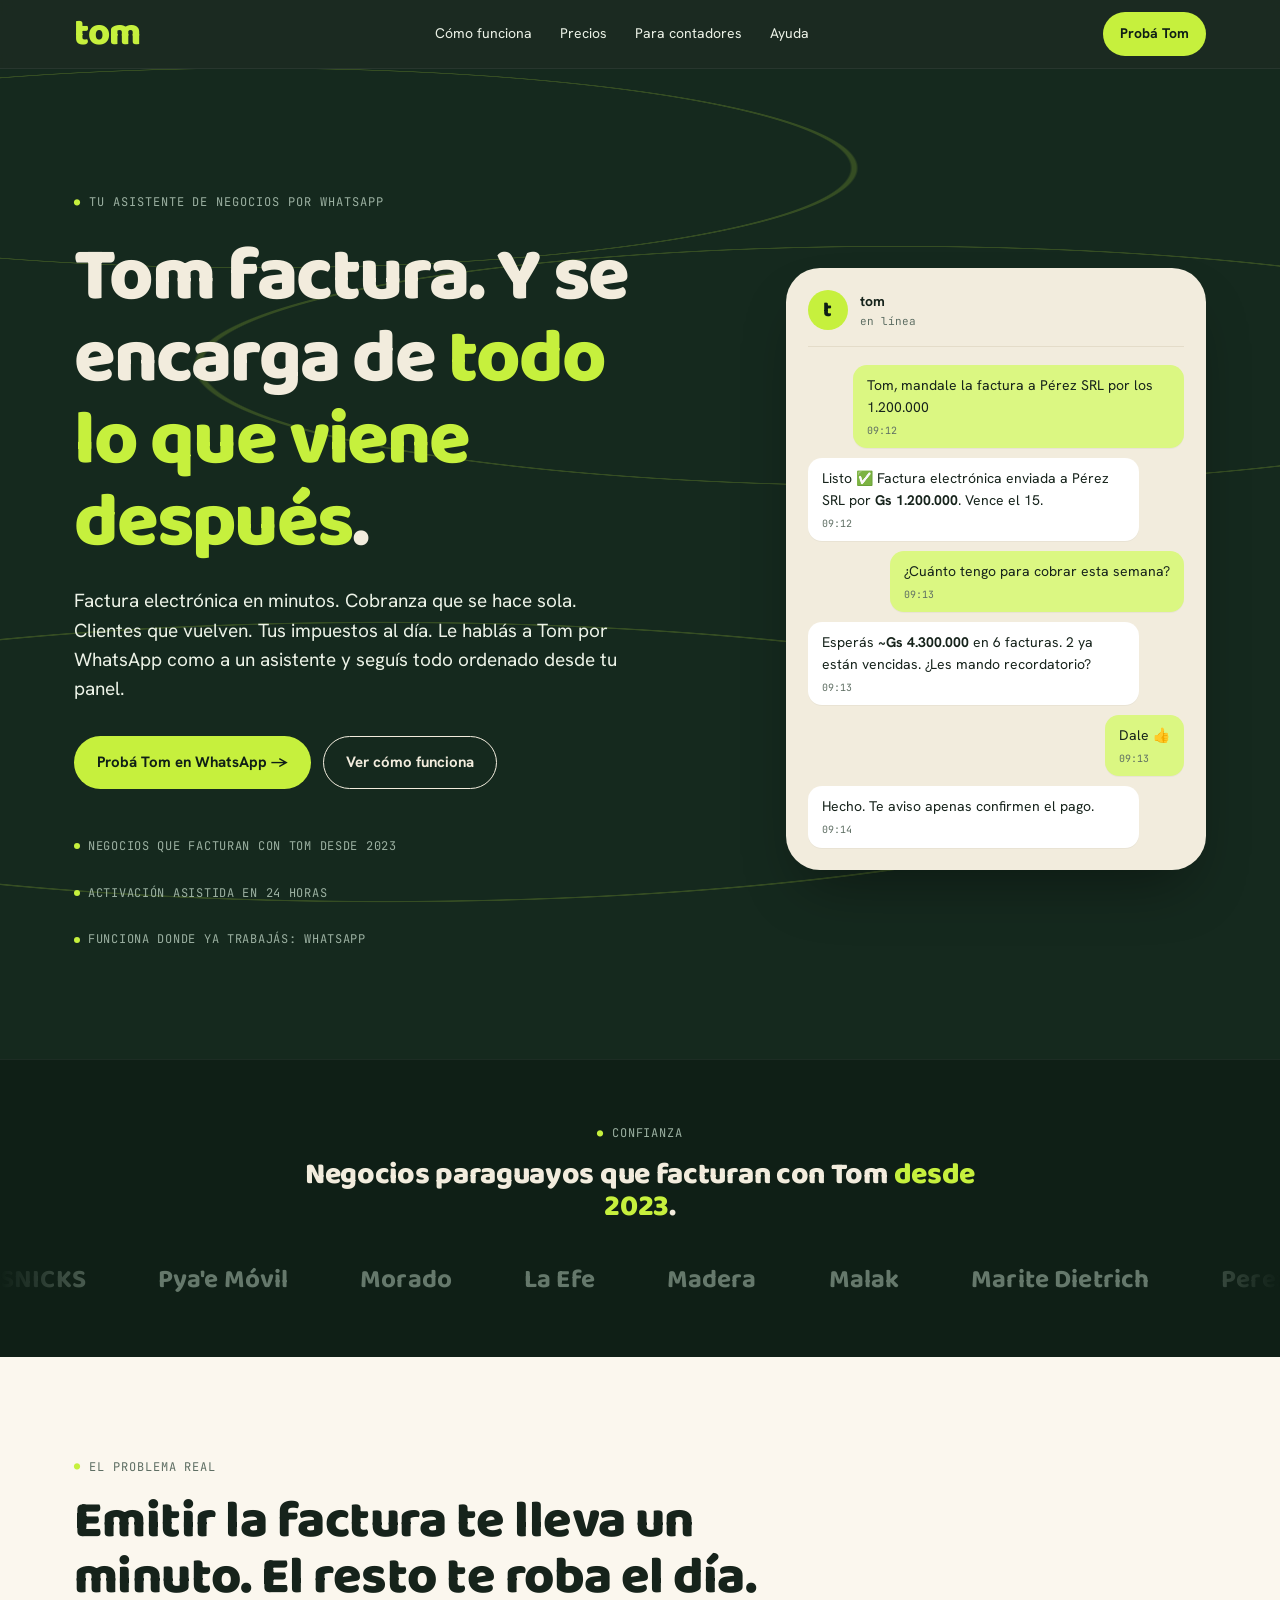
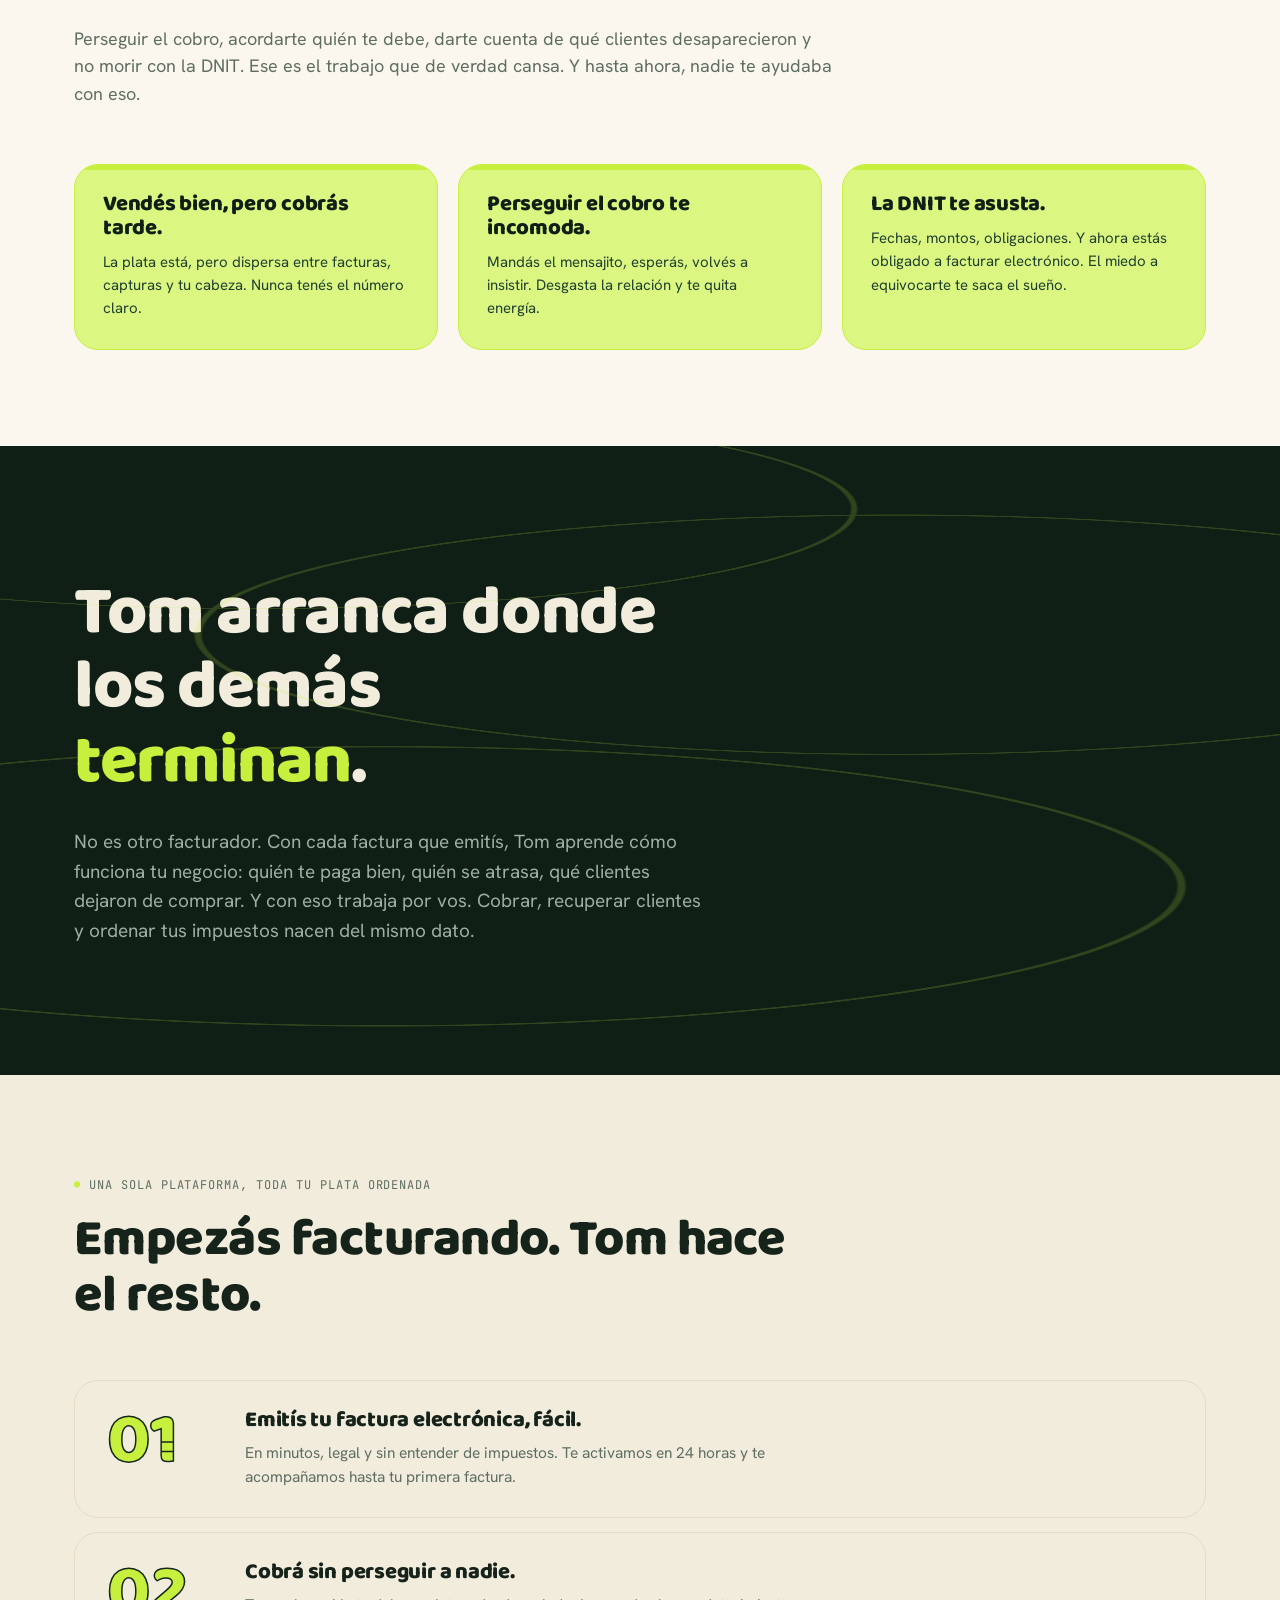
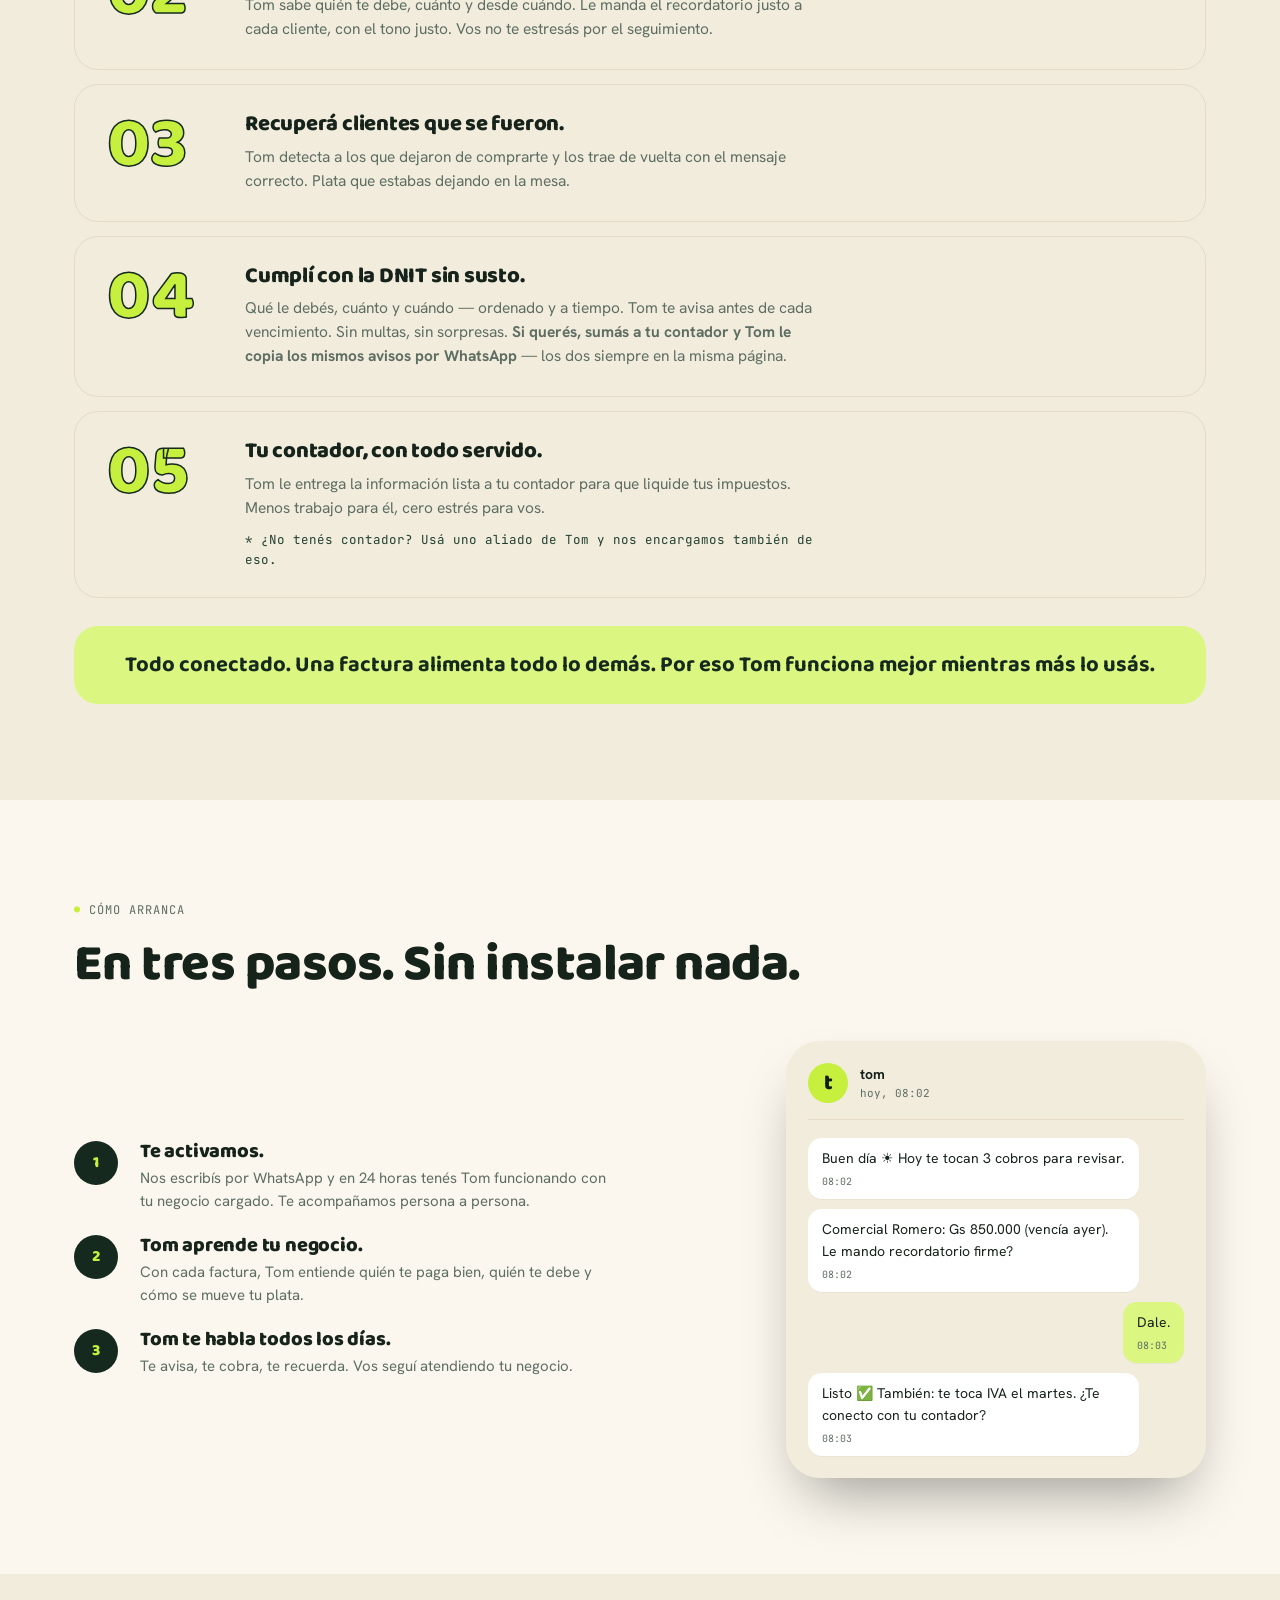
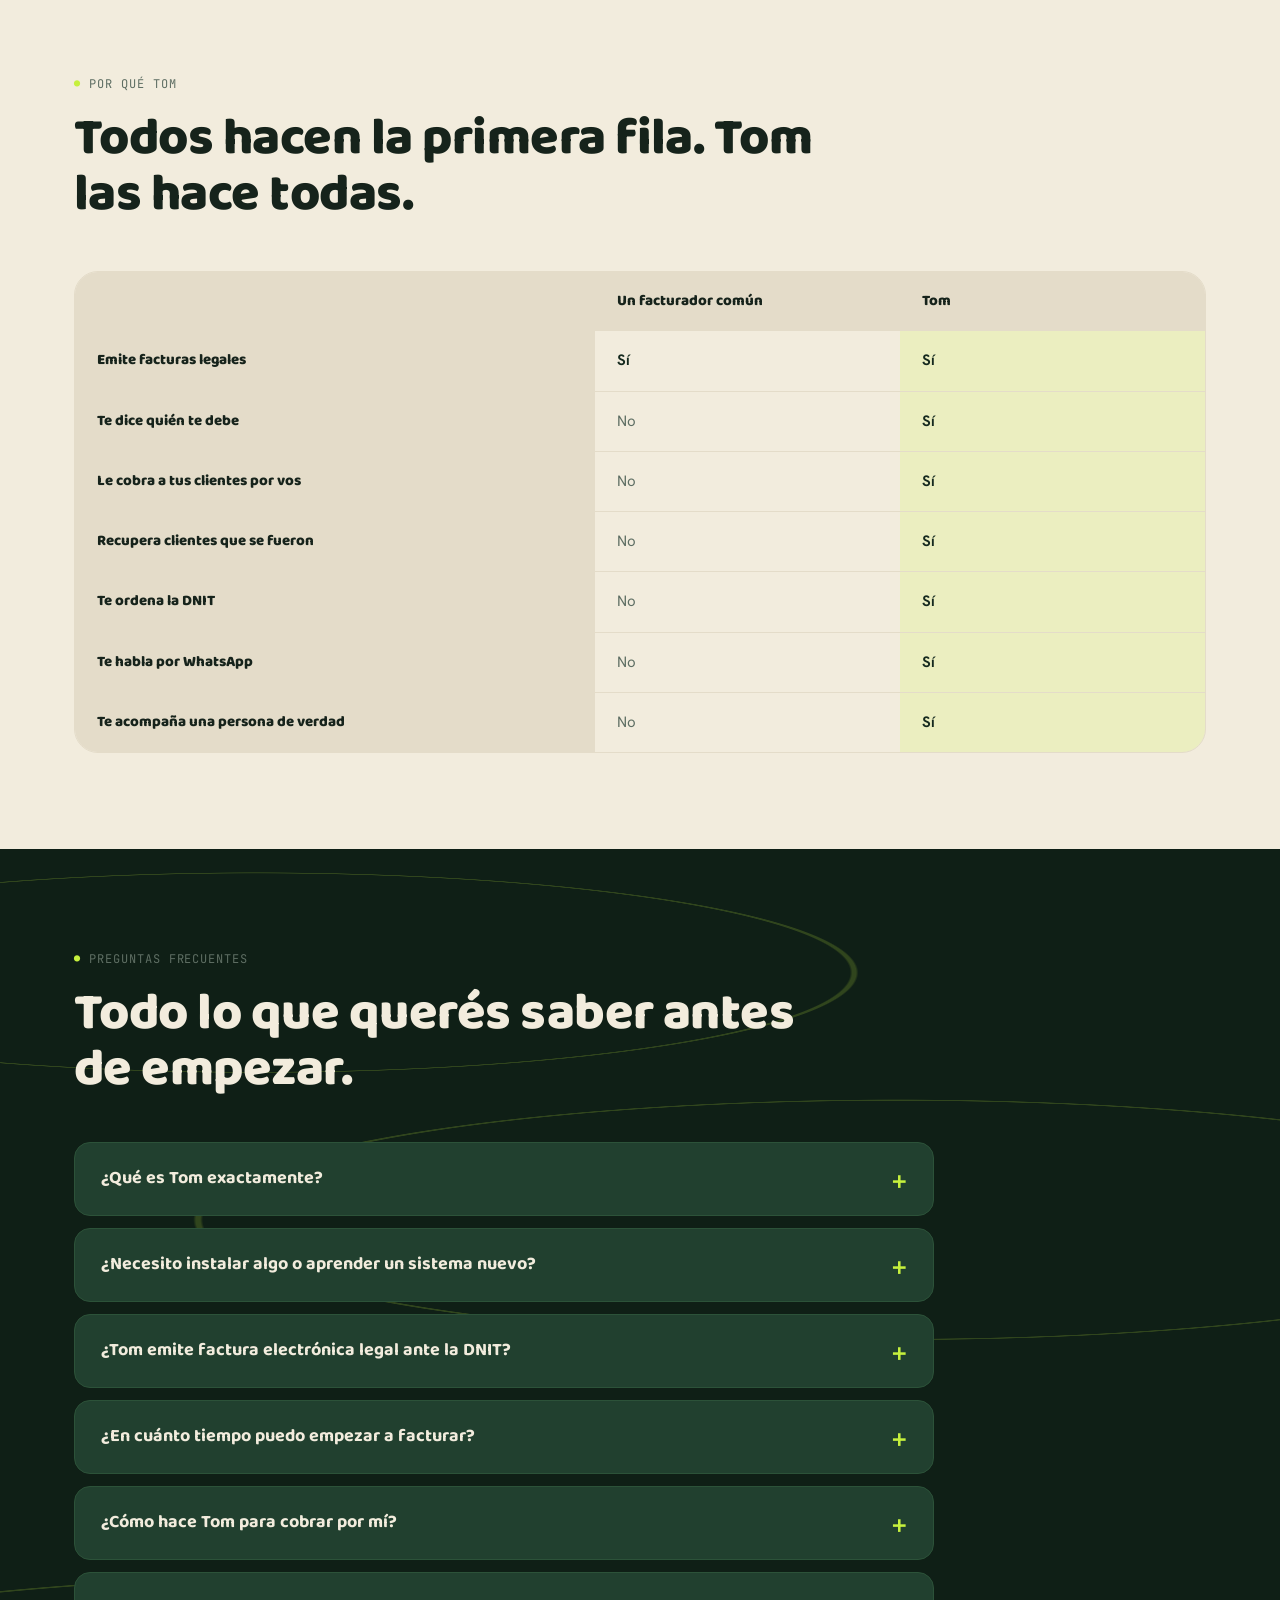
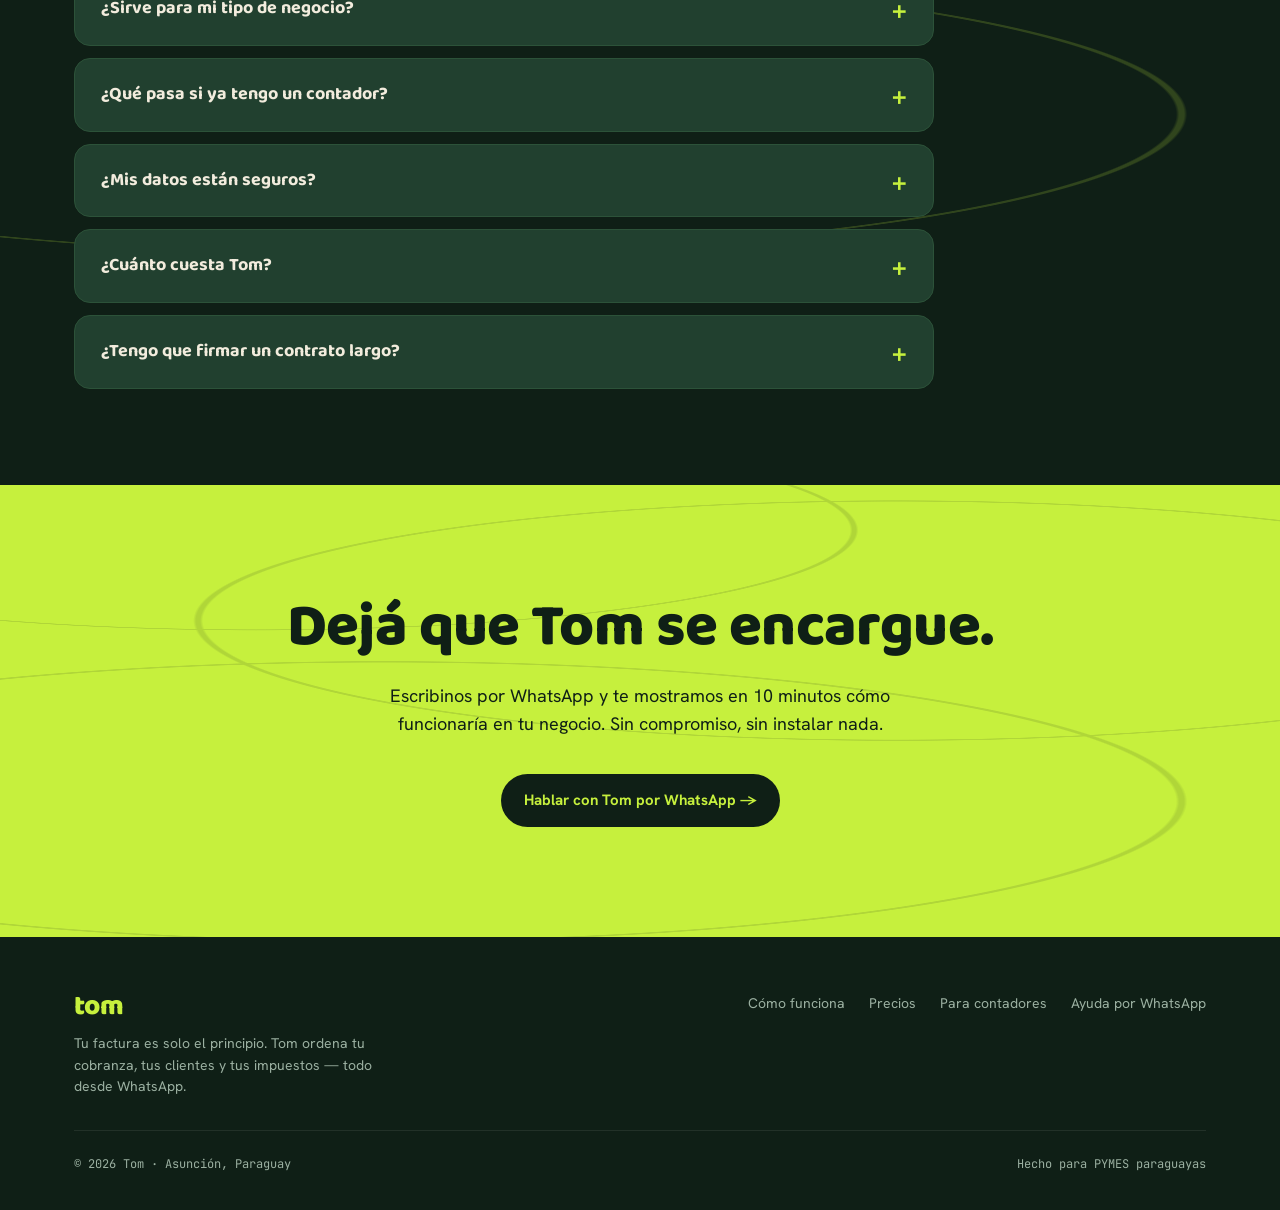
==== commit dffec440: "Agregar carrusel de logos de clientes debajo del hero - Nueva sección "Clientes" con marquee de logo" ====
--- a/index.html
+++ b/index.html
@@ -64,6 +64,52 @@
           <div class="bubble bubble--me">Dale 👍<small>09:13</small></div>
           <div class="bubble">Hecho. Te aviso apenas confirmen el pago.<small>09:14</small></div>
         </div>
+      </div>
+    </div>
+  </div>
+</section>
+
+<!-- ============ CLIENTES (carrusel de logos) ============ -->
+<!-- Para cambiar un nombre por el logo real:
+       1) Poné el archivo en /assets/logos/  (SVG ideal; también sirve PNG/JPG).
+       2) Reemplazá  <span class="marquee__logo">Nombre</span>  por:
+          <img class="marquee__logo" src="/assets/logos/archivo.svg" alt="Nombre">
+       3) Hacé el MISMO cambio en los DOS bloques .marquee__group (el segundo es
+          la copia que hace que el carrusel gire sin cortes).
+     La web pinta cada logo de gris claro automáticamente (a color o no).
+     Más detalle en assets/logos/README.md -->
+<section class="clientes" aria-label="Clientes que confían en Tom">
+  <div class="wrap clientes__head">
+    <span class="eyebrow">Confianza</span>
+    <h2>Negocios paraguayos que facturan con Tom <span class="lima-text">desde 2023</span>.</h2>
+  </div>
+  <div class="marquee">
+    <div class="marquee__track">
+      <div class="marquee__group">
+        <span class="marquee__logo">SNICKS</span>
+        <span class="marquee__logo">Pya'e Móvil</span>
+        <span class="marquee__logo">Morado</span>
+        <span class="marquee__logo">La Efe</span>
+        <span class="marquee__logo">Madera</span>
+        <span class="marquee__logo">Malak</span>
+        <span class="marquee__logo">Marite Dietrich</span>
+        <span class="marquee__logo">Perez Ramirez</span>
+        <span class="marquee__logo">RAP</span>
+        <span class="marquee__logo">Sulit</span>
+        <span class="marquee__logo">Benco</span>
+      </div>
+      <div class="marquee__group" aria-hidden="true">
+        <span class="marquee__logo">SNICKS</span>
+        <span class="marquee__logo">Pya'e Móvil</span>
+        <span class="marquee__logo">Morado</span>
+        <span class="marquee__logo">La Efe</span>
+        <span class="marquee__logo">Madera</span>
+        <span class="marquee__logo">Malak</span>
+        <span class="marquee__logo">Marite Dietrich</span>
+        <span class="marquee__logo">Perez Ramirez</span>
+        <span class="marquee__logo">RAP</span>
+        <span class="marquee__logo">Sulit</span>
+        <span class="marquee__logo">Benco</span>
       </div>
     </div>
   </div>
@@ -229,30 +275,10 @@
   </div>
 </section>
 
-<!-- ============ PRUEBA SOCIAL ============ -->
-<section class="on-cream">
-  <div class="wrap">
-    <div class="shead">
-      <h2>Negocios paraguayos que facturan con Tom desde 2023.</h2>
-    </div>
-    <!-- LOGOS CLIENTES — reemplazar cada .logo-box por <img src="..."> cuando estén los archivos -->
-    <div class="logos">
-      <div class="logo-box">La Efe</div>
-      <div class="logo-box">Madera</div>
-      <div class="logo-box">Malak</div>
-      <div class="logo-box">Marite Dietrich</div>
-      <div class="logo-box">Perez Ramirez</div>
-      <div class="logo-box">RAP</div>
-      <div class="logo-box">Sulit</div>
-      <div class="logo-box">Benco</div>
-    </div>
-
-    <!-- PENDIENTE: testimonios reales -->
-    <div class="placeholder-block">PENDIENTE: carrusel de testimonios reales (cita + nombre + negocio).</div>
-    <!-- PENDIENTE: casos de éxito -->
-    <div class="placeholder-block">PENDIENTE: 2–3 casos de éxito (negocio, situación, resultado con Tom).</div>
-  </div>
-</section>
+<!-- ============ TESTIMONIOS / CASOS (pendiente) ============ -->
+<!-- La prueba social vive ahora en el carrusel de logos de arriba (sección "clientes").
+     Por ahora no hay reseñas. Cuando haya testimonios y casos de éxito reales,
+     se agrega acá una sección nueva (cita + nombre + negocio / caso). -->
 
 <!-- ============ PREGUNTAS FRECUENTES ============ -->
 <section class="on-deep faq-section" id="ayuda">
--- a/assets/css/styles.css
+++ b/assets/css/styles.css
@@ -152,6 +152,7 @@
   letter-spacing: -0.02em;
   line-height: 1;
 }
+.nav__inner .logo { font-size: 38px; }
 .logo--dark { color: var(--tinta); }
 .nav__links {
   display: flex;
@@ -412,25 +413,83 @@
 .compare td.yes { color: var(--bosque); font-weight: 700; }
 .compare tr:last-child th, .compare tr:last-child td { border-bottom: 0; }
 
-/* ---------- Logos clientes ---------- */
-.logos {
-  margin-top: 40px;
-  display: grid;
-  grid-template-columns: repeat(4, 1fr);
-  gap: 14px;
-}
-@media (max-width: 720px) { .logos { grid-template-columns: repeat(2, 1fr); } }
-.logo-box {
-  background: var(--crema);
-  border: 1px solid var(--niebla);
-  border-radius: var(--r-base);
-  padding: 28px 18px;
-  text-align: center;
+/* ---------- Carrusel de clientes (logos) ---------- */
+.clientes {
+  background: var(--bosque-profundo);
+  color: var(--crema);
+  border-top: 1px solid rgba(255, 255, 255, 0.06);
+  padding: 60px 0 64px;
+  overflow: hidden;
+}
+.clientes__head { text-align: center; max-width: 760px; margin: 0 auto 44px; }
+.clientes__head .eyebrow { color: var(--claro-tenue); }
+.clientes__head h2 {
+  font-size: clamp(22px, 2.8vw, 30px);
+  color: var(--crema);
+  margin-top: 14px;
+}
+
+.marquee {
+  position: relative;
+  width: 100%;
+  overflow: hidden;
+  -webkit-mask-image: linear-gradient(90deg, transparent 0, #000 10%, #000 90%, transparent 100%);
+          mask-image: linear-gradient(90deg, transparent 0, #000 10%, #000 90%, transparent 100%);
+}
+.marquee__track {
+  display: flex;
+  width: max-content;
+  animation: marquee-scroll 42s linear infinite;
+}
+.marquee:hover .marquee__track { animation-play-state: paused; }
+.marquee__group {
+  display: flex;
+  align-items: center;
+  gap: 72px;
+  padding-right: 72px;
+}
+.marquee__logo {
+  flex: 0 0 auto;
+  white-space: nowrap;
   font-family: var(--f-display);
   font-weight: 700;
-  font-size: 18px;
-  color: var(--humo);
-  letter-spacing: 0.01em;
+  font-size: clamp(20px, 2.2vw, 26px);
+  line-height: 1;
+  letter-spacing: 0.005em;
+  color: var(--claro-tenue);
+  opacity: 0.62;
+  transition: opacity .25s ease, color .25s ease;
+}
+.marquee__logo:hover { opacity: 1; color: var(--crema); }
+
+/* Logos en imagen: cualquier archivo (a color, negro o blanco) se uniforma a
+   gris claro sobre el fondo oscuro, para respetar el estilo del diseño. */
+img.marquee__logo {
+  height: 38px;
+  width: auto;
+  filter: brightness(0) invert(1);
+  opacity: 0.55;
+}
+img.marquee__logo:hover { opacity: 1; }
+
+@keyframes marquee-scroll {
+  from { transform: translateX(0); }
+  to   { transform: translateX(-50%); }
+}
+
+@media (max-width: 720px) {
+  .marquee__group { gap: 48px; padding-right: 48px; }
+  .marquee__logo { font-size: 21px; }
+  img.marquee__logo { height: 30px; }
+}
+
+/* Accesibilidad: si el usuario pide menos movimiento, no animamos.
+   Mostramos los logos en una grilla centrada y ocultamos la copia. */
+@media (prefers-reduced-motion: reduce) {
+  .marquee { -webkit-mask-image: none; mask-image: none; }
+  .marquee__track { animation: none; width: 100%; }
+  .marquee__group { flex-wrap: wrap; justify-content: center; row-gap: 26px; padding-right: 0; }
+  .marquee__group + .marquee__group { display: none; }
 }
 
 .placeholder-block {
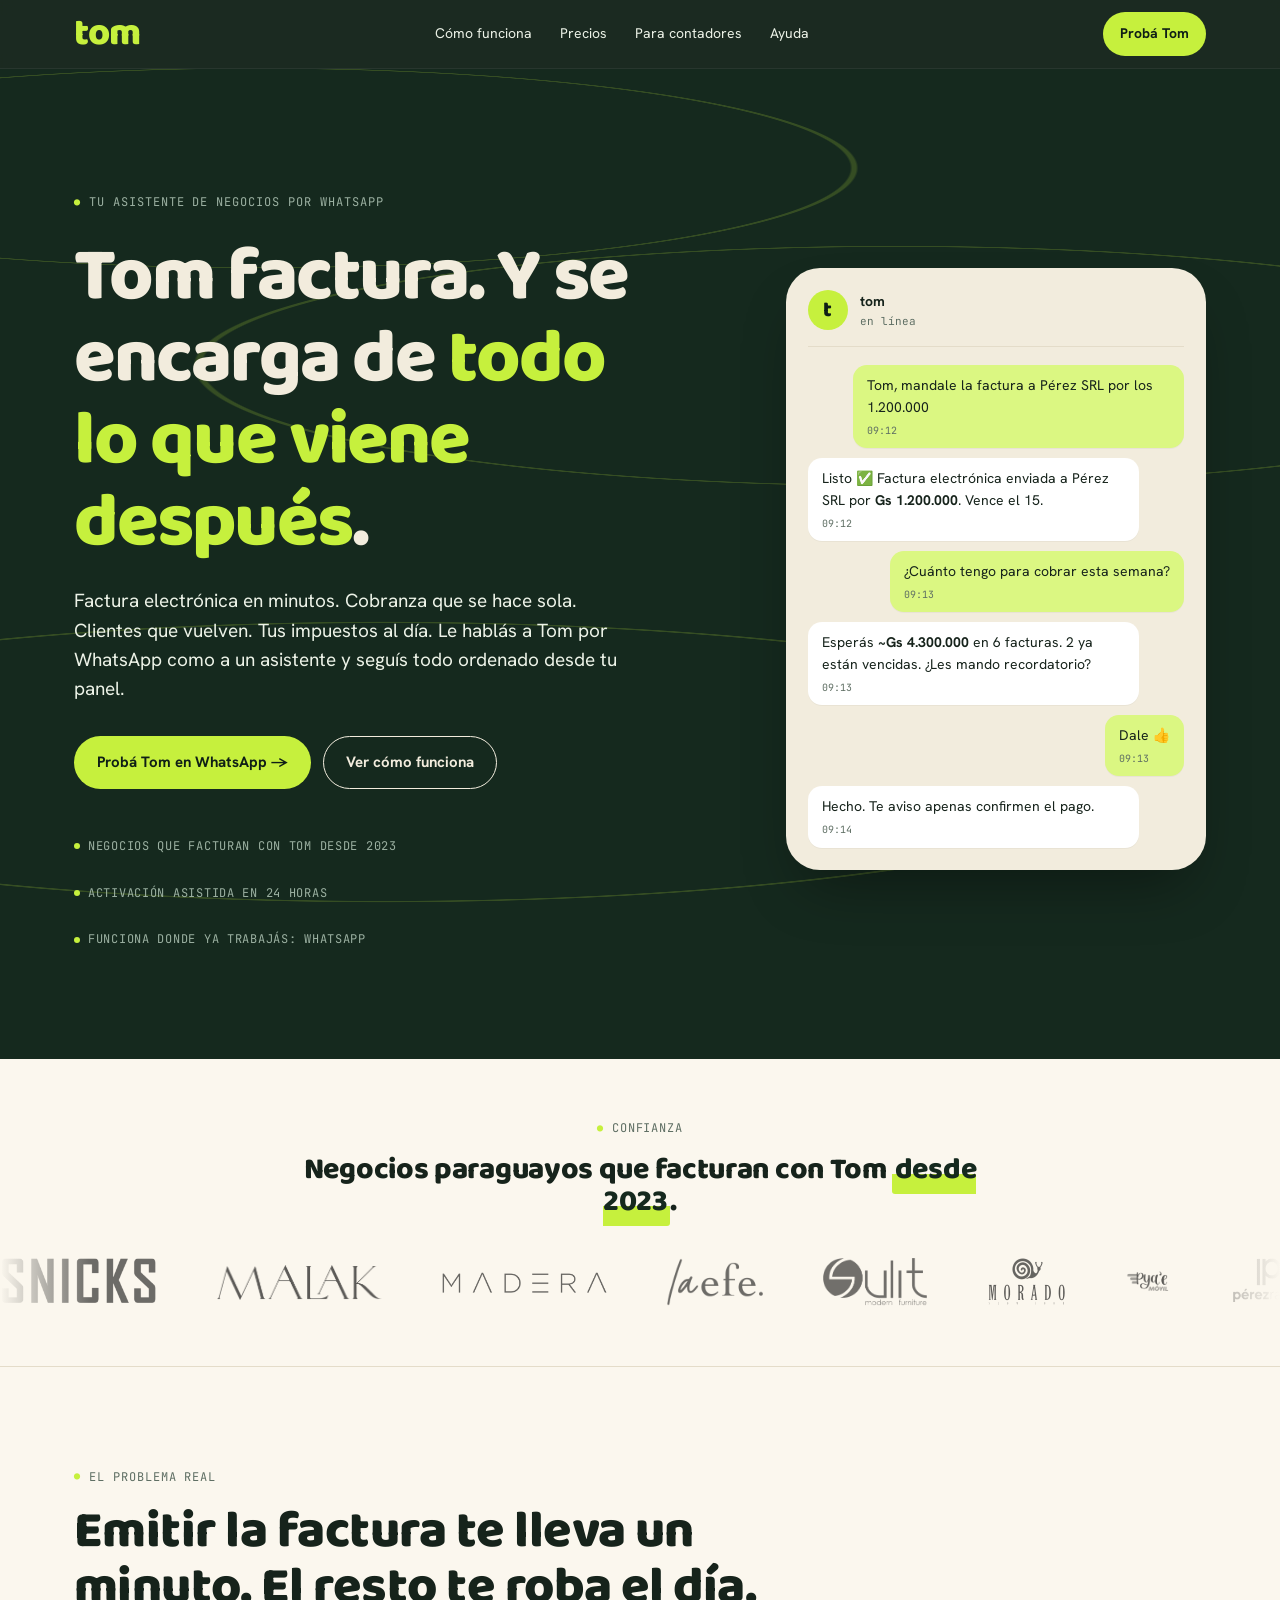
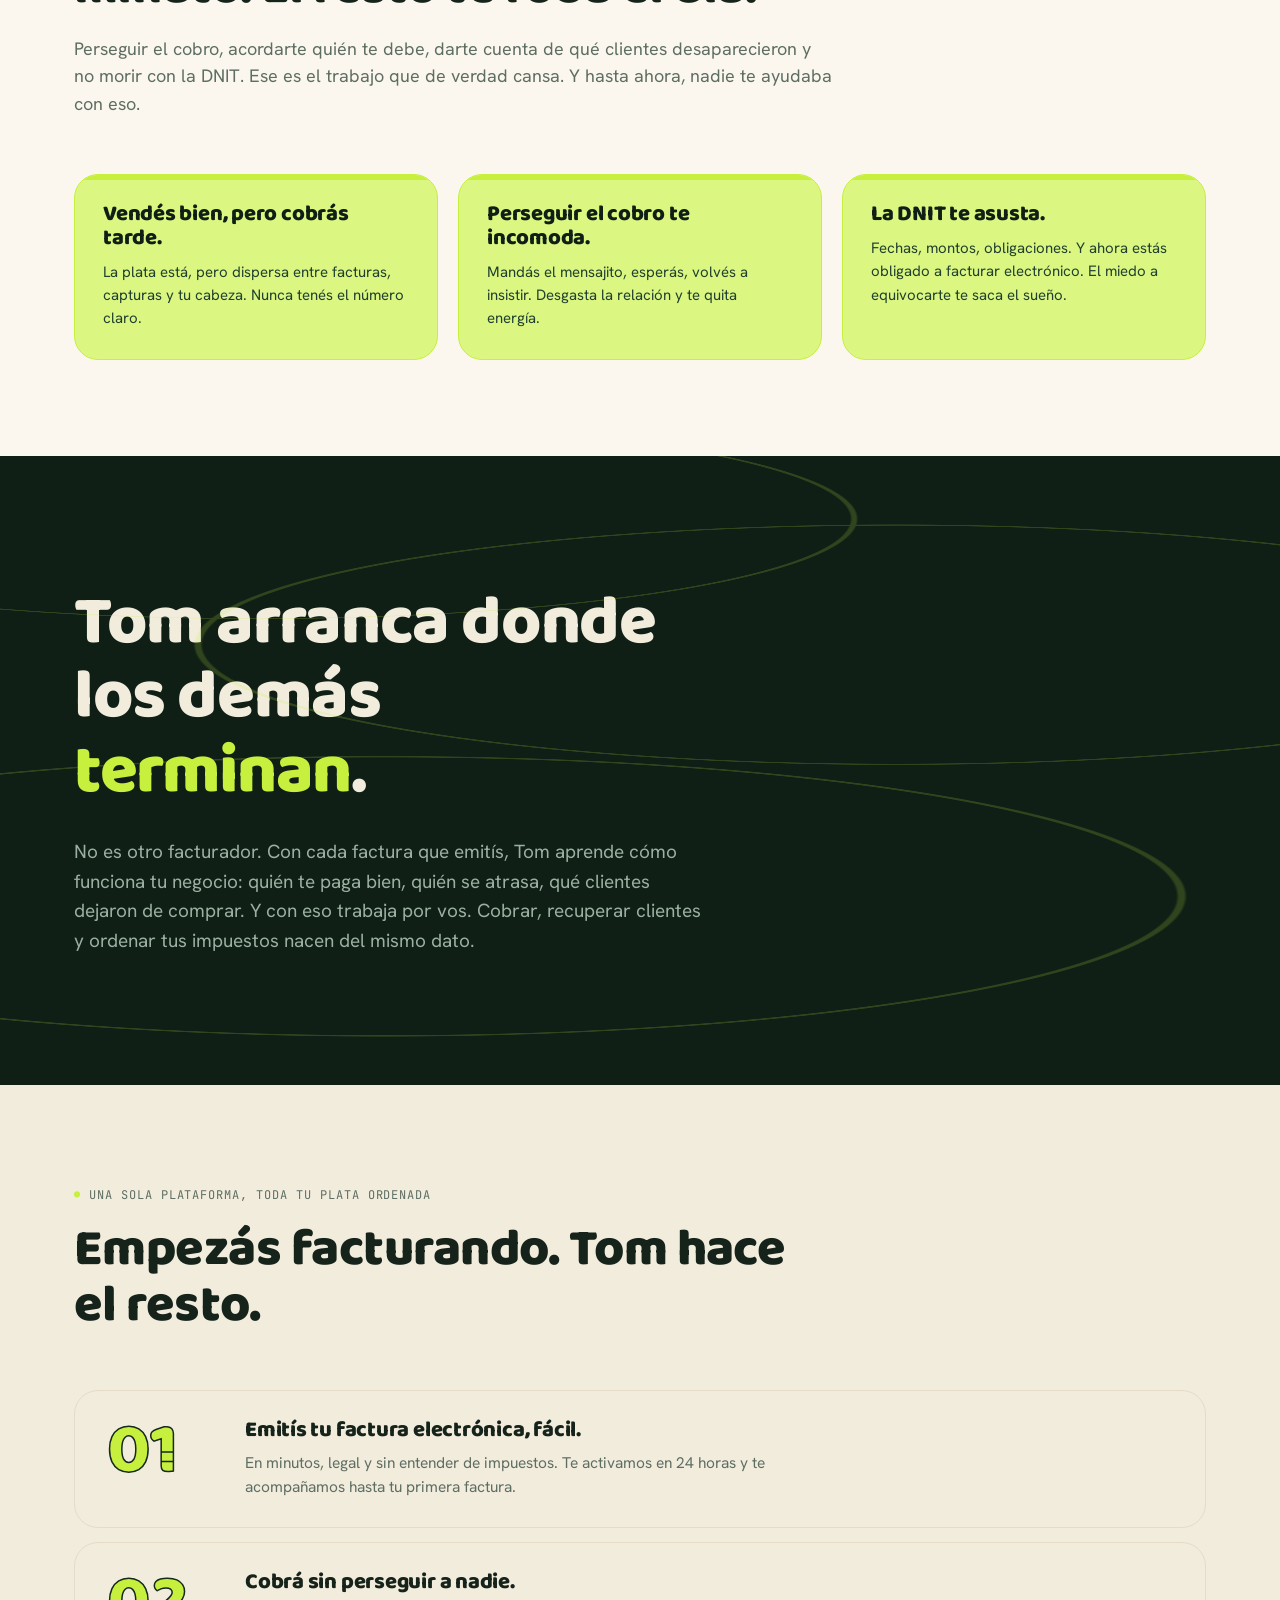
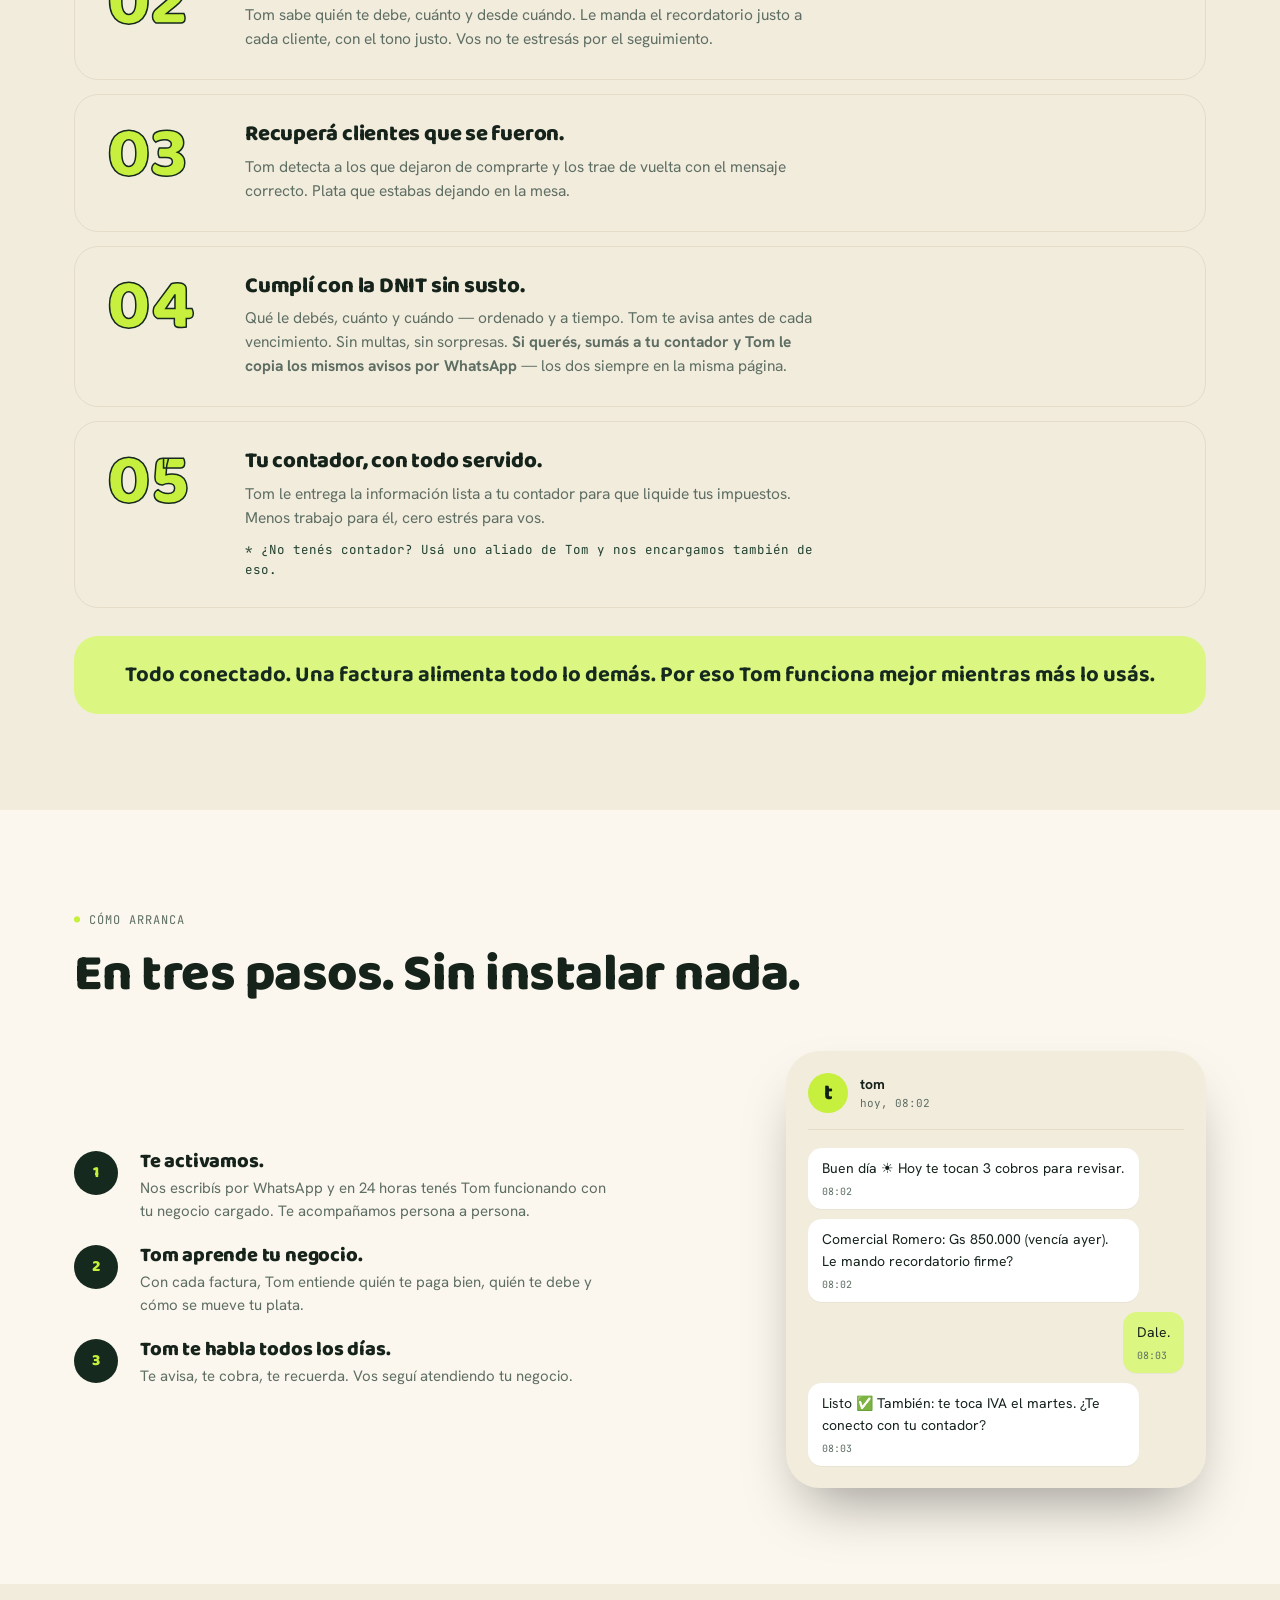
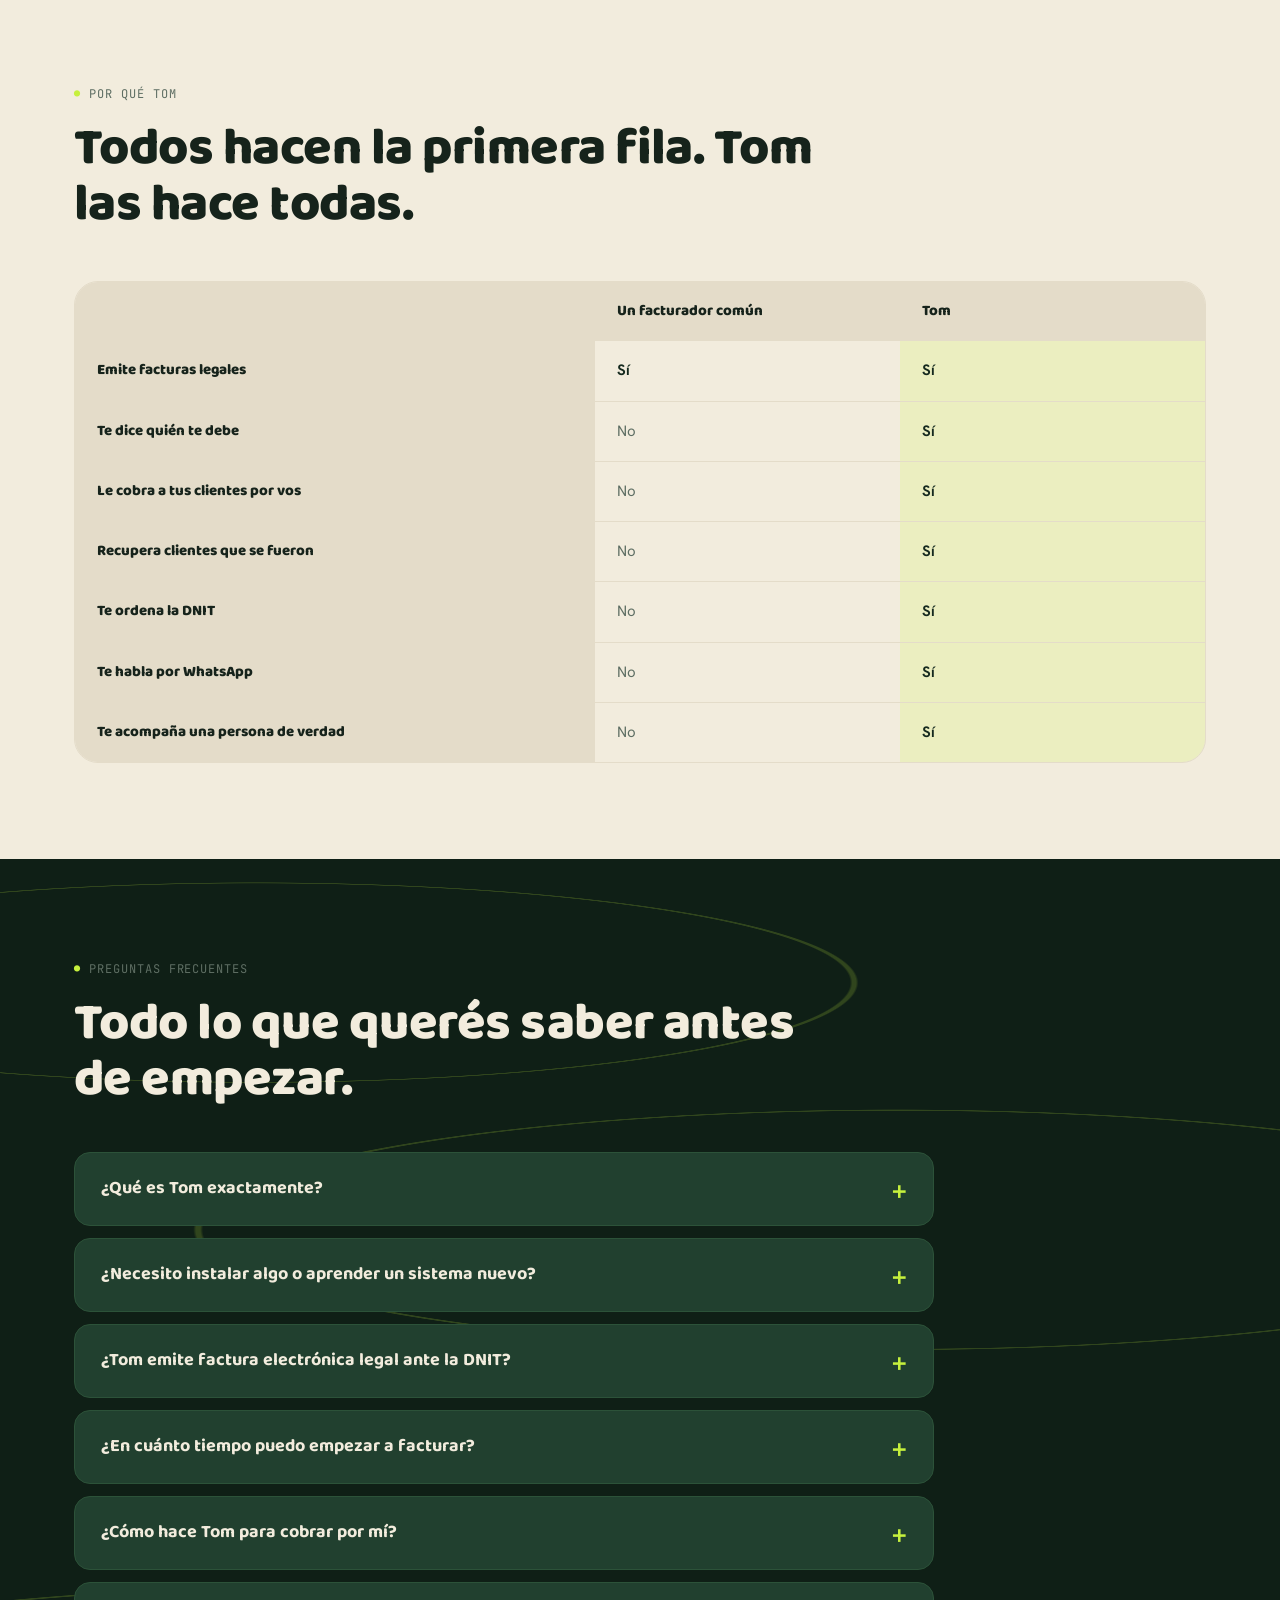
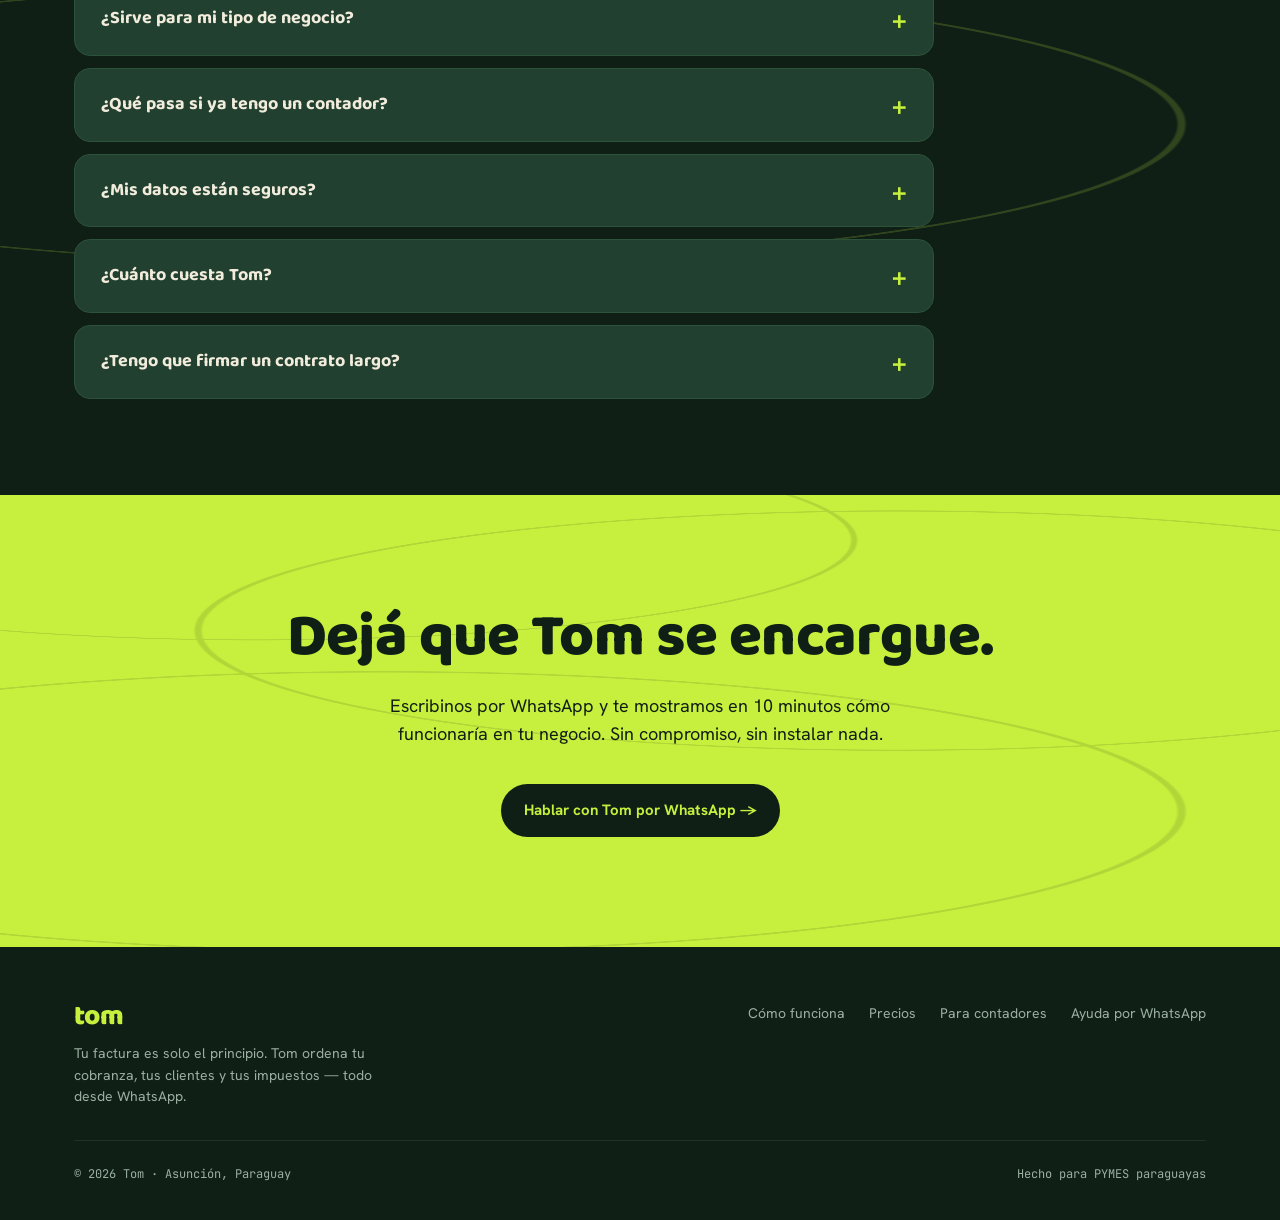
==== commit 9de0fca2: "Conectar logos reales de clientes al carrusel - 13 logos en assets/logos/ (recortados y normalizados" ====
--- a/index.html
+++ b/index.html
@@ -70,46 +70,49 @@
 </section>
 
 <!-- ============ CLIENTES (carrusel de logos) ============ -->
-<!-- Para cambiar un nombre por el logo real:
-       1) Poné el archivo en /assets/logos/  (SVG ideal; también sirve PNG/JPG).
-       2) Reemplazá  <span class="marquee__logo">Nombre</span>  por:
-          <img class="marquee__logo" src="/assets/logos/archivo.svg" alt="Nombre">
+<!-- Los logos están en /assets/logos/ (ver assets/logos/README.md).
+     Para sumar o cambiar un logo:
+       1) Poné el archivo en /assets/logos/  (SVG/PNG/JPG).
+       2) Agregá o editá un <img class="marquee__logo" src="/assets/logos/archivo" alt="Nombre">.
        3) Hacé el MISMO cambio en los DOS bloques .marquee__group (el segundo es
           la copia que hace que el carrusel gire sin cortes).
-     La web pinta cada logo de gris claro automáticamente (a color o no).
-     Más detalle en assets/logos/README.md -->
+     La web los muestra en gris automáticamente; al pasar el mouse recuperan color. -->
 <section class="clientes" aria-label="Clientes que confían en Tom">
   <div class="wrap clientes__head">
     <span class="eyebrow">Confianza</span>
-    <h2>Negocios paraguayos que facturan con Tom <span class="lima-text">desde 2023</span>.</h2>
+    <h2>Negocios paraguayos que facturan con Tom <span class="hl">desde 2023</span>.</h2>
   </div>
   <div class="marquee">
     <div class="marquee__track">
       <div class="marquee__group">
-        <span class="marquee__logo">SNICKS</span>
-        <span class="marquee__logo">Pya'e Móvil</span>
-        <span class="marquee__logo">Morado</span>
-        <span class="marquee__logo">La Efe</span>
-        <span class="marquee__logo">Madera</span>
-        <span class="marquee__logo">Malak</span>
-        <span class="marquee__logo">Marite Dietrich</span>
-        <span class="marquee__logo">Perez Ramirez</span>
-        <span class="marquee__logo">RAP</span>
-        <span class="marquee__logo">Sulit</span>
-        <span class="marquee__logo">Benco</span>
+        <img class="marquee__logo" src="/assets/logos/snicks.jpg" alt="Snicks">
+        <img class="marquee__logo" src="/assets/logos/malak.png" alt="Malak">
+        <img class="marquee__logo" src="/assets/logos/madera.png" alt="Madera">
+        <img class="marquee__logo" src="/assets/logos/la-efe.png" alt="La Efe">
+        <img class="marquee__logo" src="/assets/logos/sulit.png" alt="Sulit">
+        <img class="marquee__logo" src="/assets/logos/morado.jpg" alt="Morado">
+        <img class="marquee__logo" src="/assets/logos/pyae-movil.png" alt="Pya'e Móvil">
+        <img class="marquee__logo" src="/assets/logos/perez-ramirez.png" alt="Pérez Ramírez">
+        <img class="marquee__logo" src="/assets/logos/rapsa.png" alt="Rapsa">
+        <img class="marquee__logo" src="/assets/logos/marite-dietrich.png" alt="Marite Dietrich">
+        <img class="marquee__logo" src="/assets/logos/altafani.png" alt="Altafani">
+        <img class="marquee__logo" src="/assets/logos/incentiva.jpg" alt="Incentiva">
+        <img class="marquee__logo" src="/assets/logos/triciclo-media.jpg" alt="Triciclo Media">
       </div>
       <div class="marquee__group" aria-hidden="true">
-        <span class="marquee__logo">SNICKS</span>
-        <span class="marquee__logo">Pya'e Móvil</span>
-        <span class="marquee__logo">Morado</span>
-        <span class="marquee__logo">La Efe</span>
-        <span class="marquee__logo">Madera</span>
-        <span class="marquee__logo">Malak</span>
-        <span class="marquee__logo">Marite Dietrich</span>
-        <span class="marquee__logo">Perez Ramirez</span>
-        <span class="marquee__logo">RAP</span>
-        <span class="marquee__logo">Sulit</span>
-        <span class="marquee__logo">Benco</span>
+        <img class="marquee__logo" src="/assets/logos/snicks.jpg" alt="" aria-hidden="true">
+        <img class="marquee__logo" src="/assets/logos/malak.png" alt="" aria-hidden="true">
+        <img class="marquee__logo" src="/assets/logos/madera.png" alt="" aria-hidden="true">
+        <img class="marquee__logo" src="/assets/logos/la-efe.png" alt="" aria-hidden="true">
+        <img class="marquee__logo" src="/assets/logos/sulit.png" alt="" aria-hidden="true">
+        <img class="marquee__logo" src="/assets/logos/morado.jpg" alt="" aria-hidden="true">
+        <img class="marquee__logo" src="/assets/logos/pyae-movil.png" alt="" aria-hidden="true">
+        <img class="marquee__logo" src="/assets/logos/perez-ramirez.png" alt="" aria-hidden="true">
+        <img class="marquee__logo" src="/assets/logos/rapsa.png" alt="" aria-hidden="true">
+        <img class="marquee__logo" src="/assets/logos/marite-dietrich.png" alt="" aria-hidden="true">
+        <img class="marquee__logo" src="/assets/logos/altafani.png" alt="" aria-hidden="true">
+        <img class="marquee__logo" src="/assets/logos/incentiva.jpg" alt="" aria-hidden="true">
+        <img class="marquee__logo" src="/assets/logos/triciclo-media.jpg" alt="" aria-hidden="true">
       </div>
     </div>
   </div>
--- a/assets/css/styles.css
+++ b/assets/css/styles.css
@@ -415,62 +415,71 @@
 
 /* ---------- Carrusel de clientes (logos) ---------- */
 .clientes {
-  background: var(--bosque-profundo);
-  color: var(--crema);
-  border-top: 1px solid rgba(255, 255, 255, 0.06);
-  padding: 60px 0 64px;
+  background: var(--crema-suave);
+  color: var(--tinta);
+  border-bottom: 1px solid var(--niebla);
+  padding: 56px 0 60px;
   overflow: hidden;
 }
-.clientes__head { text-align: center; max-width: 760px; margin: 0 auto 44px; }
-.clientes__head .eyebrow { color: var(--claro-tenue); }
+.clientes__head { text-align: center; max-width: 760px; margin: 0 auto 40px; }
 .clientes__head h2 {
   font-size: clamp(22px, 2.8vw, 30px);
-  color: var(--crema);
+  color: var(--tinta);
   margin-top: 14px;
+}
+.clientes__head h2 .hl {
+  color: var(--bosque);
+  background: linear-gradient(transparent 58%, var(--lima) 58%);
+  padding: 0 .08em;
+  border-radius: 3px;
 }
 
 .marquee {
   position: relative;
   width: 100%;
   overflow: hidden;
-  -webkit-mask-image: linear-gradient(90deg, transparent 0, #000 10%, #000 90%, transparent 100%);
-          mask-image: linear-gradient(90deg, transparent 0, #000 10%, #000 90%, transparent 100%);
-}
+}
+/* Difuminado de los bordes hacia el fondo crema (con overlays, no mask,
+   para no romper el blend de los logos). */
+.marquee::before,
+.marquee::after {
+  content: "";
+  position: absolute;
+  top: 0; bottom: 0;
+  width: 90px;
+  z-index: 2;
+  pointer-events: none;
+}
+.marquee::before { left: 0;  background: linear-gradient(90deg,  var(--crema-suave), transparent); }
+.marquee::after  { right: 0; background: linear-gradient(270deg, var(--crema-suave), transparent); }
+
 .marquee__track {
   display: flex;
   width: max-content;
-  animation: marquee-scroll 42s linear infinite;
+  animation: marquee-scroll 45s linear infinite;
 }
 .marquee:hover .marquee__track { animation-play-state: paused; }
 .marquee__group {
   display: flex;
   align-items: center;
-  gap: 72px;
-  padding-right: 72px;
-}
+  gap: 60px;
+  padding-right: 60px;
+}
+
+/* Cada logo entra en una caja de alto fijo; se uniforma a gris y se funde con
+   el fondo crema (multiply). Al pasar el mouse recupera su color. */
 .marquee__logo {
   flex: 0 0 auto;
-  white-space: nowrap;
-  font-family: var(--f-display);
-  font-weight: 700;
-  font-size: clamp(20px, 2.2vw, 26px);
-  line-height: 1;
-  letter-spacing: 0.005em;
-  color: var(--claro-tenue);
-  opacity: 0.62;
-  transition: opacity .25s ease, color .25s ease;
-}
-.marquee__logo:hover { opacity: 1; color: var(--crema); }
-
-/* Logos en imagen: cualquier archivo (a color, negro o blanco) se uniforma a
-   gris claro sobre el fondo oscuro, para respetar el estilo del diseño. */
-img.marquee__logo {
-  height: 38px;
+  height: 48px;
   width: auto;
-  filter: brightness(0) invert(1);
-  opacity: 0.55;
-}
-img.marquee__logo:hover { opacity: 1; }
+  max-width: 165px;
+  object-fit: contain;
+  filter: grayscale(1) contrast(1.04);
+  opacity: 0.64;
+  mix-blend-mode: multiply;
+  transition: opacity .25s ease, filter .25s ease;
+}
+.marquee__logo:hover { opacity: 1; filter: grayscale(0); }
 
 @keyframes marquee-scroll {
   from { transform: translateX(0); }
@@ -478,17 +487,17 @@
 }
 
 @media (max-width: 720px) {
-  .marquee__group { gap: 48px; padding-right: 48px; }
-  .marquee__logo { font-size: 21px; }
-  img.marquee__logo { height: 30px; }
+  .marquee__group { gap: 44px; padding-right: 44px; }
+  .marquee__logo { height: 38px; max-width: 130px; }
+  .marquee::before, .marquee::after { width: 48px; }
 }
 
 /* Accesibilidad: si el usuario pide menos movimiento, no animamos.
    Mostramos los logos en una grilla centrada y ocultamos la copia. */
 @media (prefers-reduced-motion: reduce) {
-  .marquee { -webkit-mask-image: none; mask-image: none; }
+  .marquee::before, .marquee::after { display: none; }
   .marquee__track { animation: none; width: 100%; }
-  .marquee__group { flex-wrap: wrap; justify-content: center; row-gap: 26px; padding-right: 0; }
+  .marquee__group { flex-wrap: wrap; justify-content: center; gap: 40px; row-gap: 30px; padding-right: 0; }
   .marquee__group + .marquee__group { display: none; }
 }
 
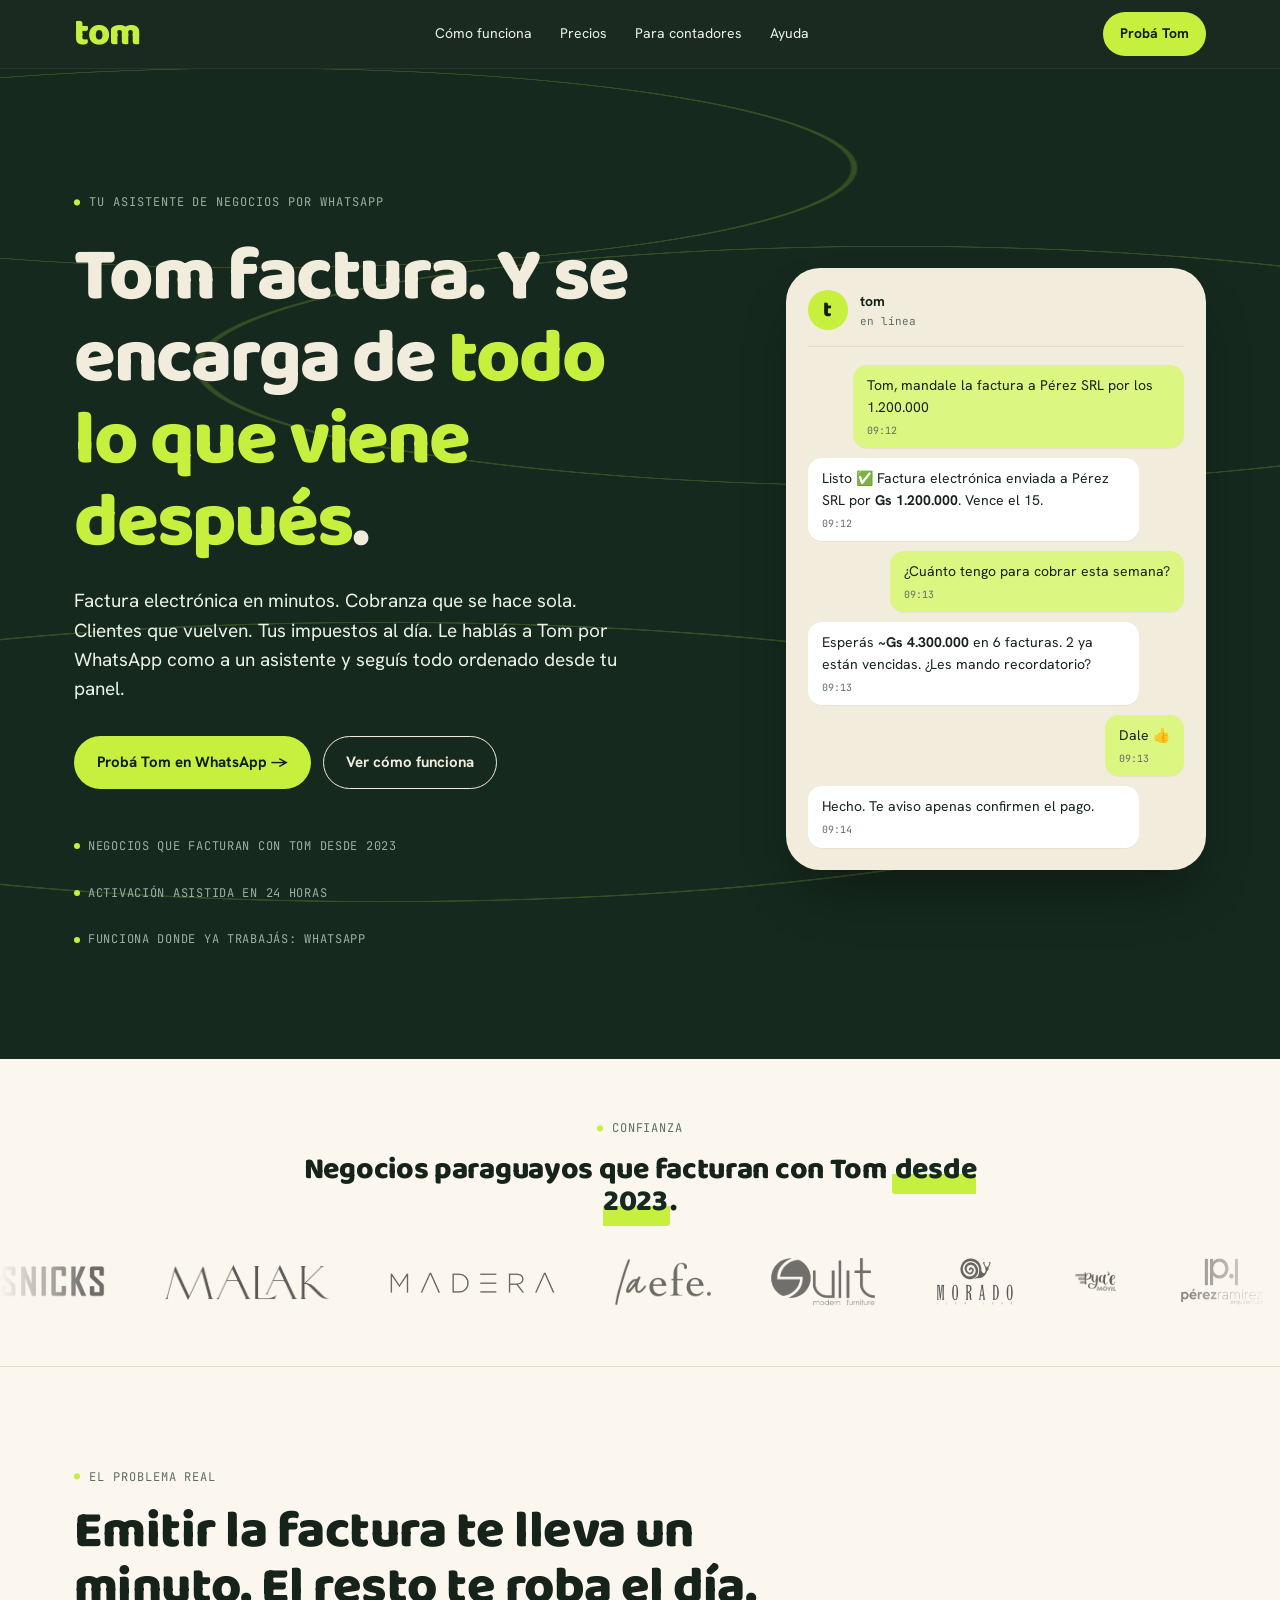
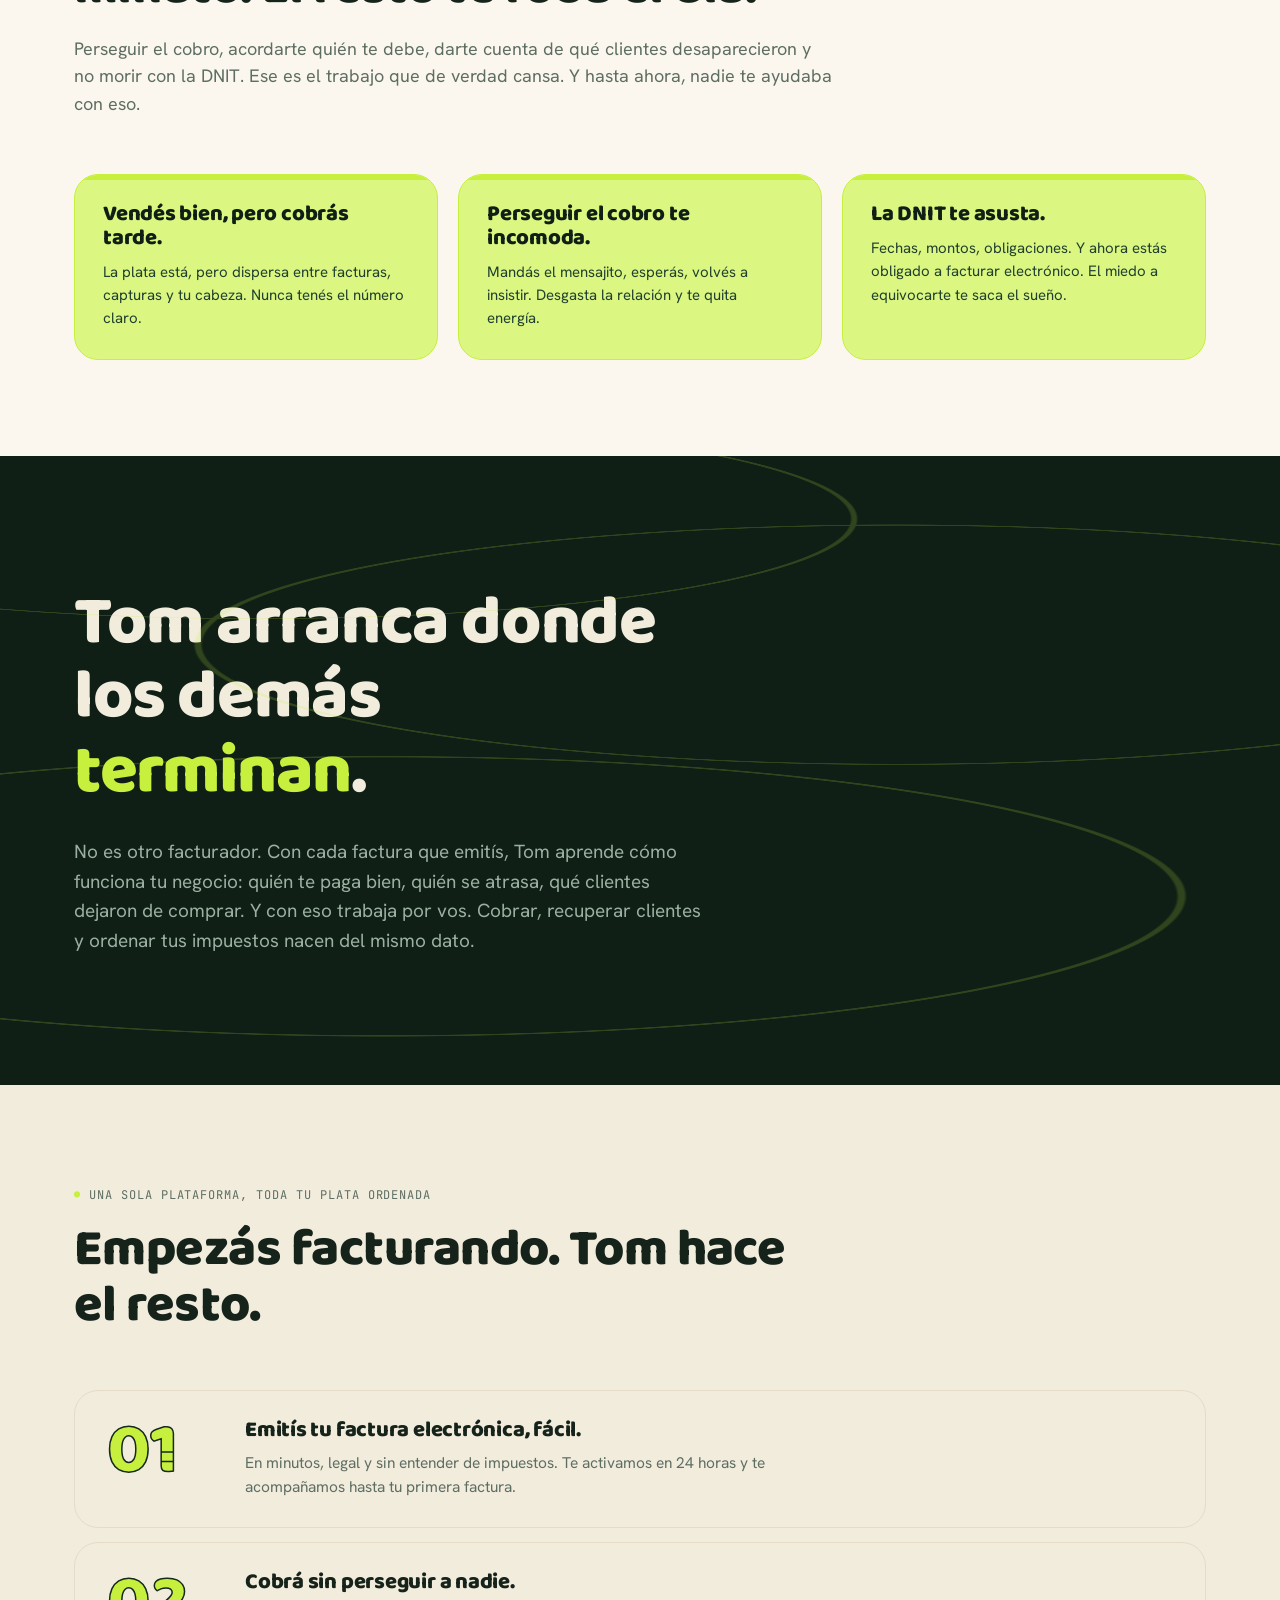
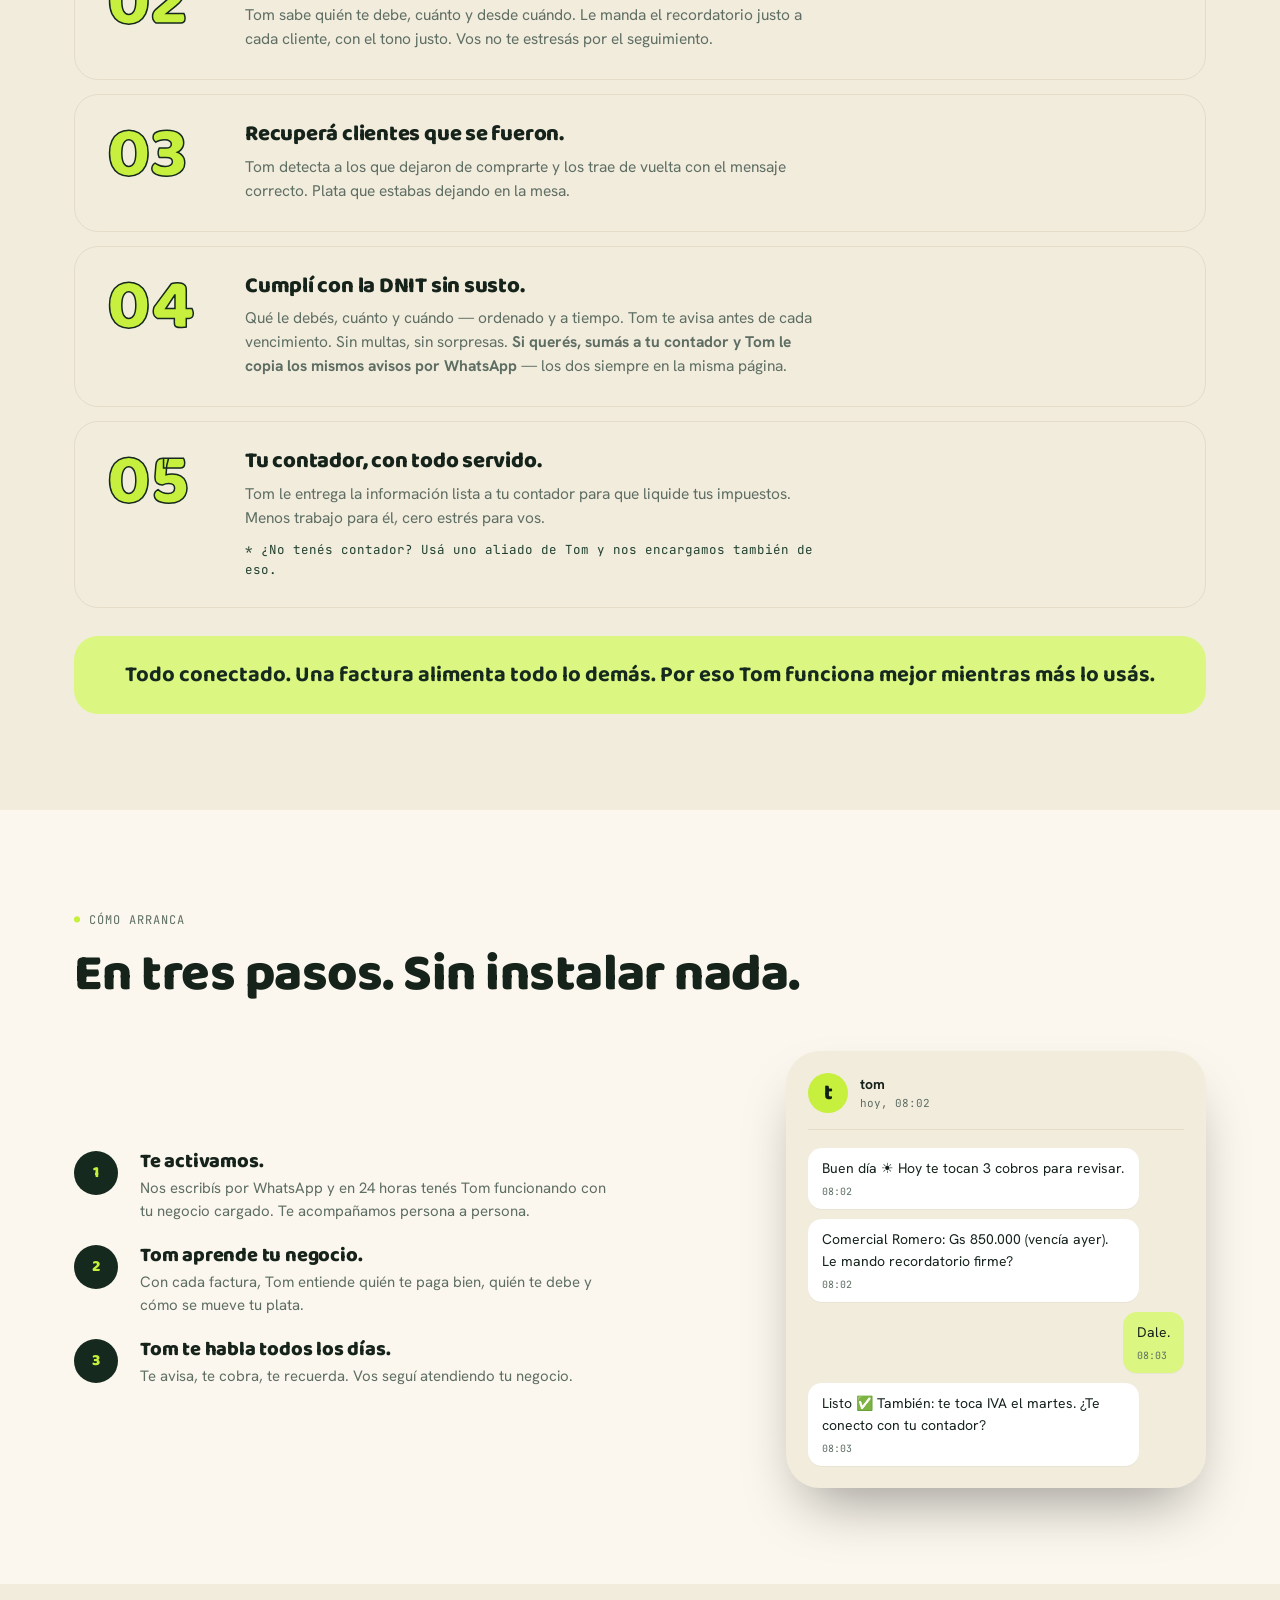
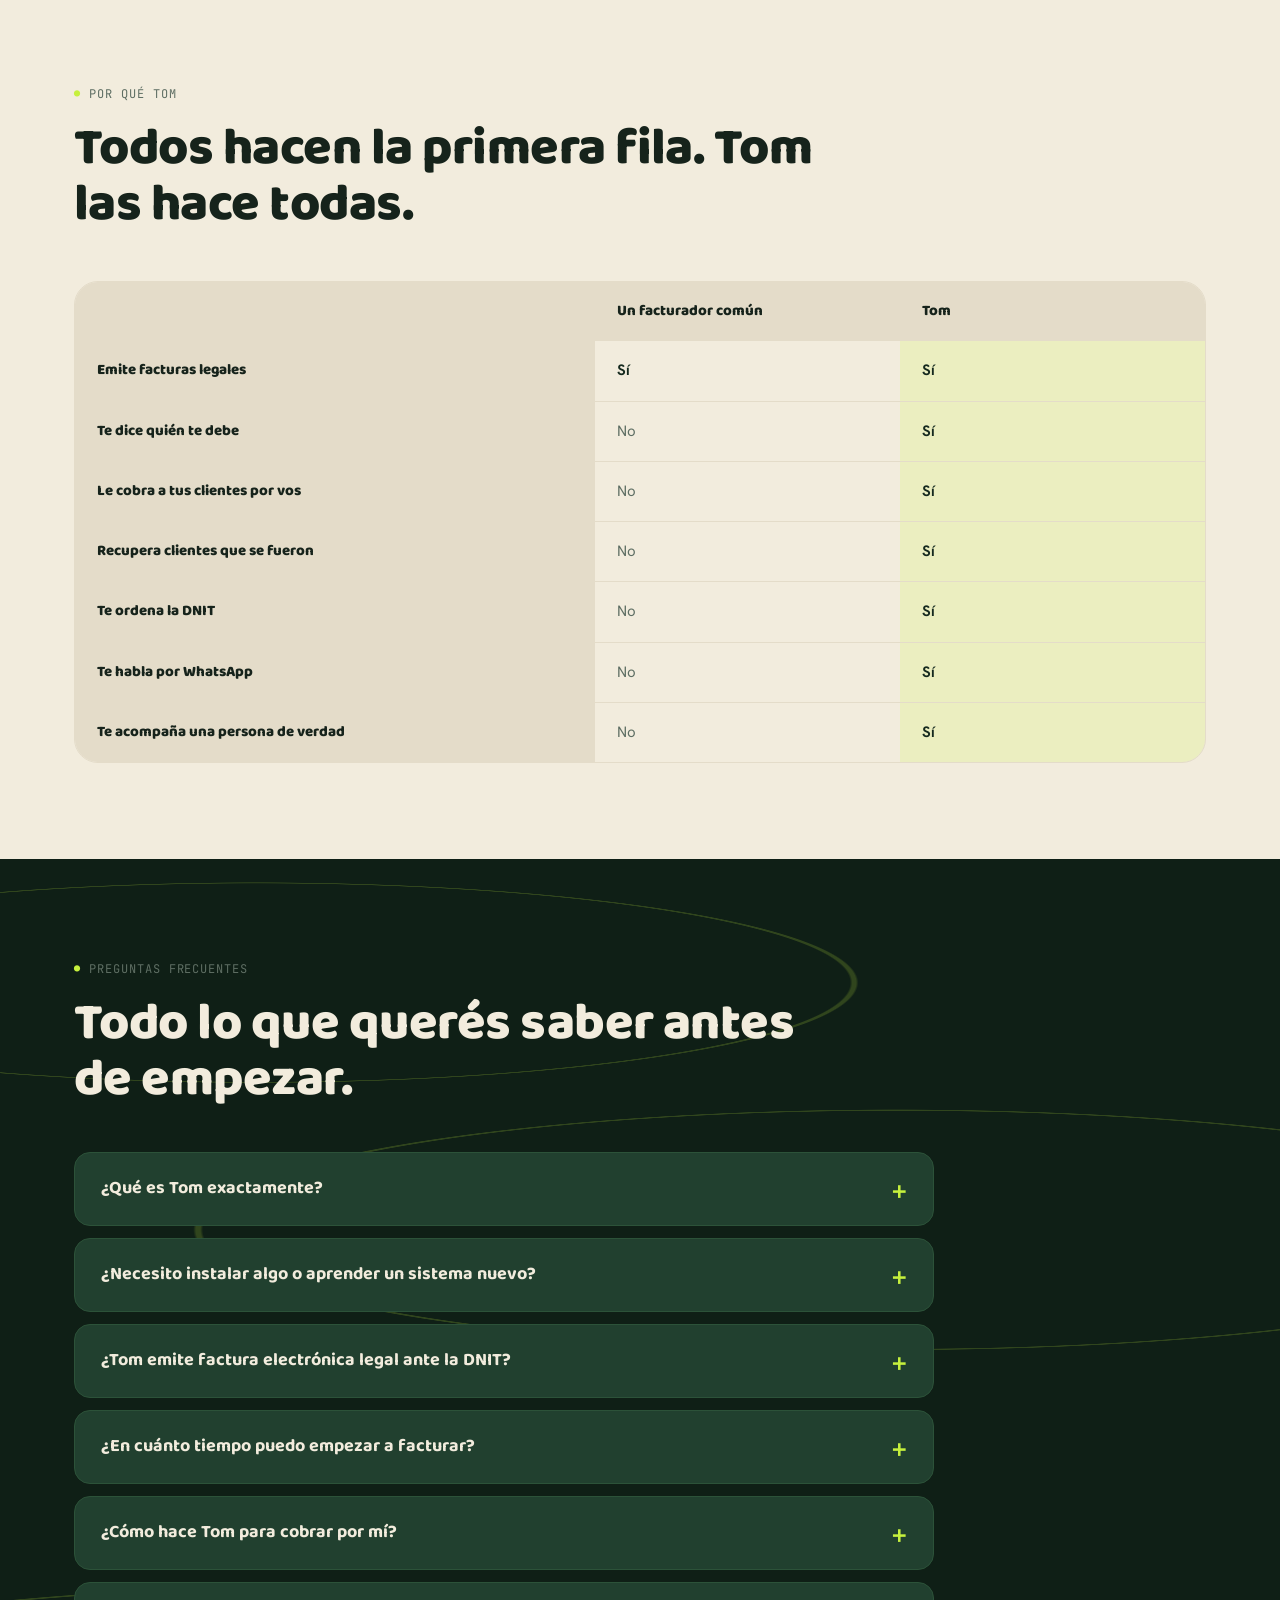
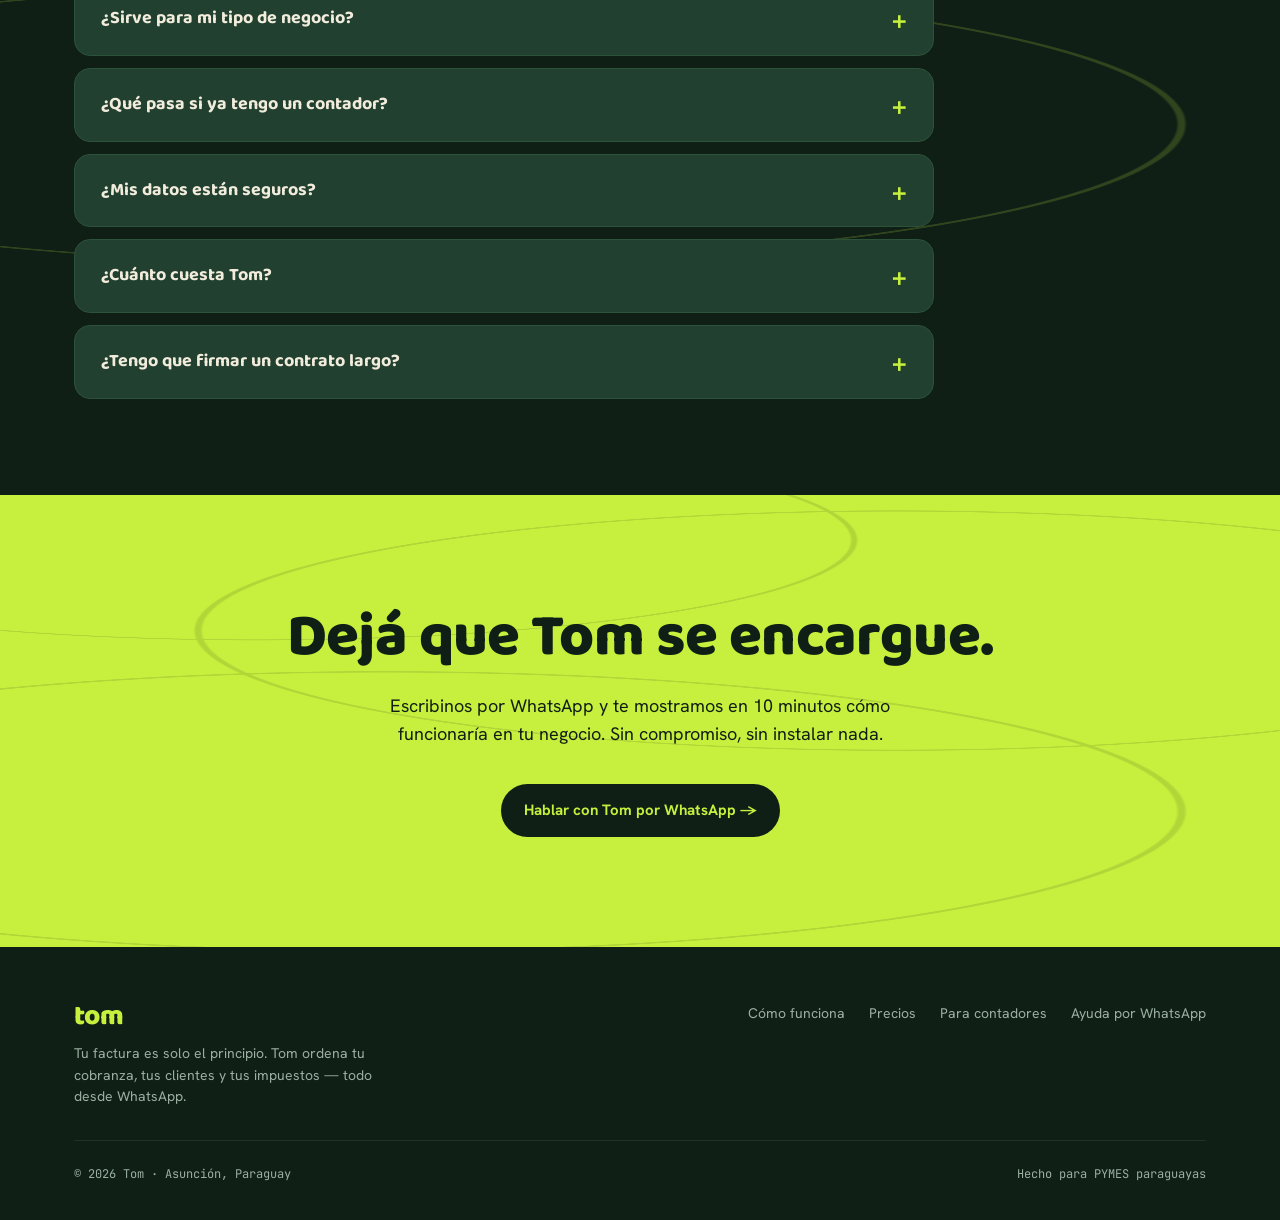
==== commit b1cd7b6b: "Ajustes finos al carrusel: Snicks más chico, Incentiva y Triciclo como texto - Snicks (logo tipográf" ====
--- a/index.html
+++ b/index.html
@@ -85,7 +85,7 @@
   <div class="marquee">
     <div class="marquee__track">
       <div class="marquee__group">
-        <img class="marquee__logo" src="/assets/logos/snicks.jpg" alt="Snicks">
+        <img class="marquee__logo marquee__logo--sm" src="/assets/logos/snicks.jpg" alt="Snicks">
         <img class="marquee__logo" src="/assets/logos/malak.png" alt="Malak">
         <img class="marquee__logo" src="/assets/logos/madera.png" alt="Madera">
         <img class="marquee__logo" src="/assets/logos/la-efe.png" alt="La Efe">
@@ -96,11 +96,11 @@
         <img class="marquee__logo" src="/assets/logos/rapsa.png" alt="Rapsa">
         <img class="marquee__logo" src="/assets/logos/marite-dietrich.png" alt="Marite Dietrich">
         <img class="marquee__logo" src="/assets/logos/altafani.png" alt="Altafani">
-        <img class="marquee__logo" src="/assets/logos/incentiva.jpg" alt="Incentiva">
-        <img class="marquee__logo" src="/assets/logos/triciclo-media.jpg" alt="Triciclo Media">
+        <span class="marquee__logo marquee__logo--text">Incentiva</span>
+        <span class="marquee__logo marquee__logo--text">Triciclo</span>
       </div>
       <div class="marquee__group" aria-hidden="true">
-        <img class="marquee__logo" src="/assets/logos/snicks.jpg" alt="" aria-hidden="true">
+        <img class="marquee__logo marquee__logo--sm" src="/assets/logos/snicks.jpg" alt="" aria-hidden="true">
         <img class="marquee__logo" src="/assets/logos/malak.png" alt="" aria-hidden="true">
         <img class="marquee__logo" src="/assets/logos/madera.png" alt="" aria-hidden="true">
         <img class="marquee__logo" src="/assets/logos/la-efe.png" alt="" aria-hidden="true">
@@ -111,8 +111,8 @@
         <img class="marquee__logo" src="/assets/logos/rapsa.png" alt="" aria-hidden="true">
         <img class="marquee__logo" src="/assets/logos/marite-dietrich.png" alt="" aria-hidden="true">
         <img class="marquee__logo" src="/assets/logos/altafani.png" alt="" aria-hidden="true">
-        <img class="marquee__logo" src="/assets/logos/incentiva.jpg" alt="" aria-hidden="true">
-        <img class="marquee__logo" src="/assets/logos/triciclo-media.jpg" alt="" aria-hidden="true">
+        <span class="marquee__logo marquee__logo--text" aria-hidden="true">Incentiva</span>
+        <span class="marquee__logo marquee__logo--text" aria-hidden="true">Triciclo</span>
       </div>
     </div>
   </div>
--- a/assets/css/styles.css
+++ b/assets/css/styles.css
@@ -468,7 +468,7 @@
 
 /* Cada logo entra en una caja de alto fijo; se uniforma a gris y se funde con
    el fondo crema (multiply). Al pasar el mouse recupera su color. */
-.marquee__logo {
+img.marquee__logo {
   flex: 0 0 auto;
   height: 48px;
   width: auto;
@@ -479,7 +479,26 @@
   mix-blend-mode: multiply;
   transition: opacity .25s ease, filter .25s ease;
 }
-.marquee__logo:hover { opacity: 1; filter: grayscale(0); }
+img.marquee__logo:hover { opacity: 1; filter: grayscale(0); }
+
+/* Algunos logos (ej. Snicks, todo mayúsculas) son tipográficos y se ven más
+   grandes que el resto. Este modificador los baja un escalón para que no
+   dominen el carrusel. */
+img.marquee__logo--sm { height: 32px; max-width: 130px; }
+
+/* Logos que no quedaron bien como imagen y se muestran como texto. */
+.marquee__logo--text {
+  flex: 0 0 auto;
+  white-space: nowrap;
+  font-family: var(--f-display);
+  font-weight: 700;
+  font-size: 26px;
+  line-height: 1;
+  color: var(--humo);
+  opacity: 0.75;
+  transition: opacity .25s ease, color .25s ease;
+}
+.marquee__logo--text:hover { opacity: 1; color: var(--bosque); }
 
 @keyframes marquee-scroll {
   from { transform: translateX(0); }
@@ -488,7 +507,9 @@
 
 @media (max-width: 720px) {
   .marquee__group { gap: 44px; padding-right: 44px; }
-  .marquee__logo { height: 38px; max-width: 130px; }
+  img.marquee__logo { height: 38px; max-width: 130px; }
+  img.marquee__logo--sm { height: 26px; max-width: 110px; }
+  .marquee__logo--text { font-size: 21px; }
   .marquee::before, .marquee::after { width: 48px; }
 }
 
